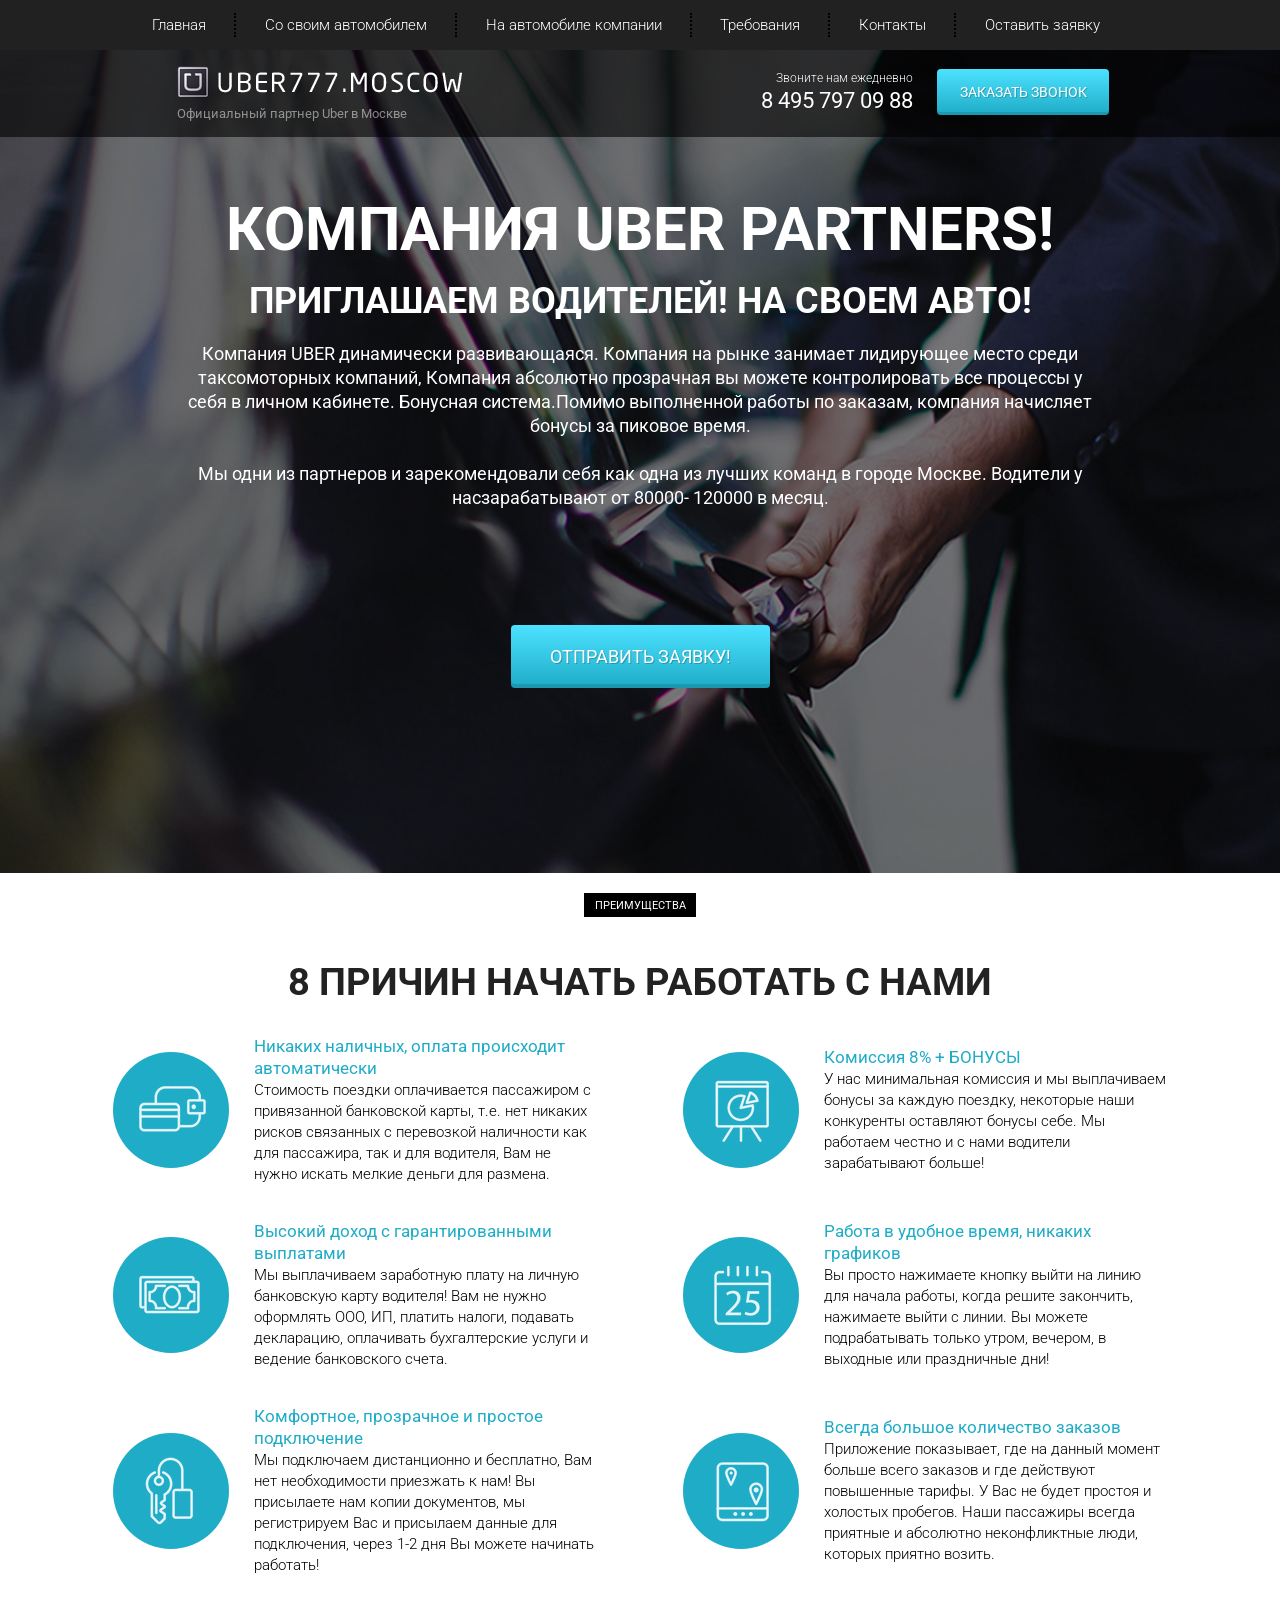
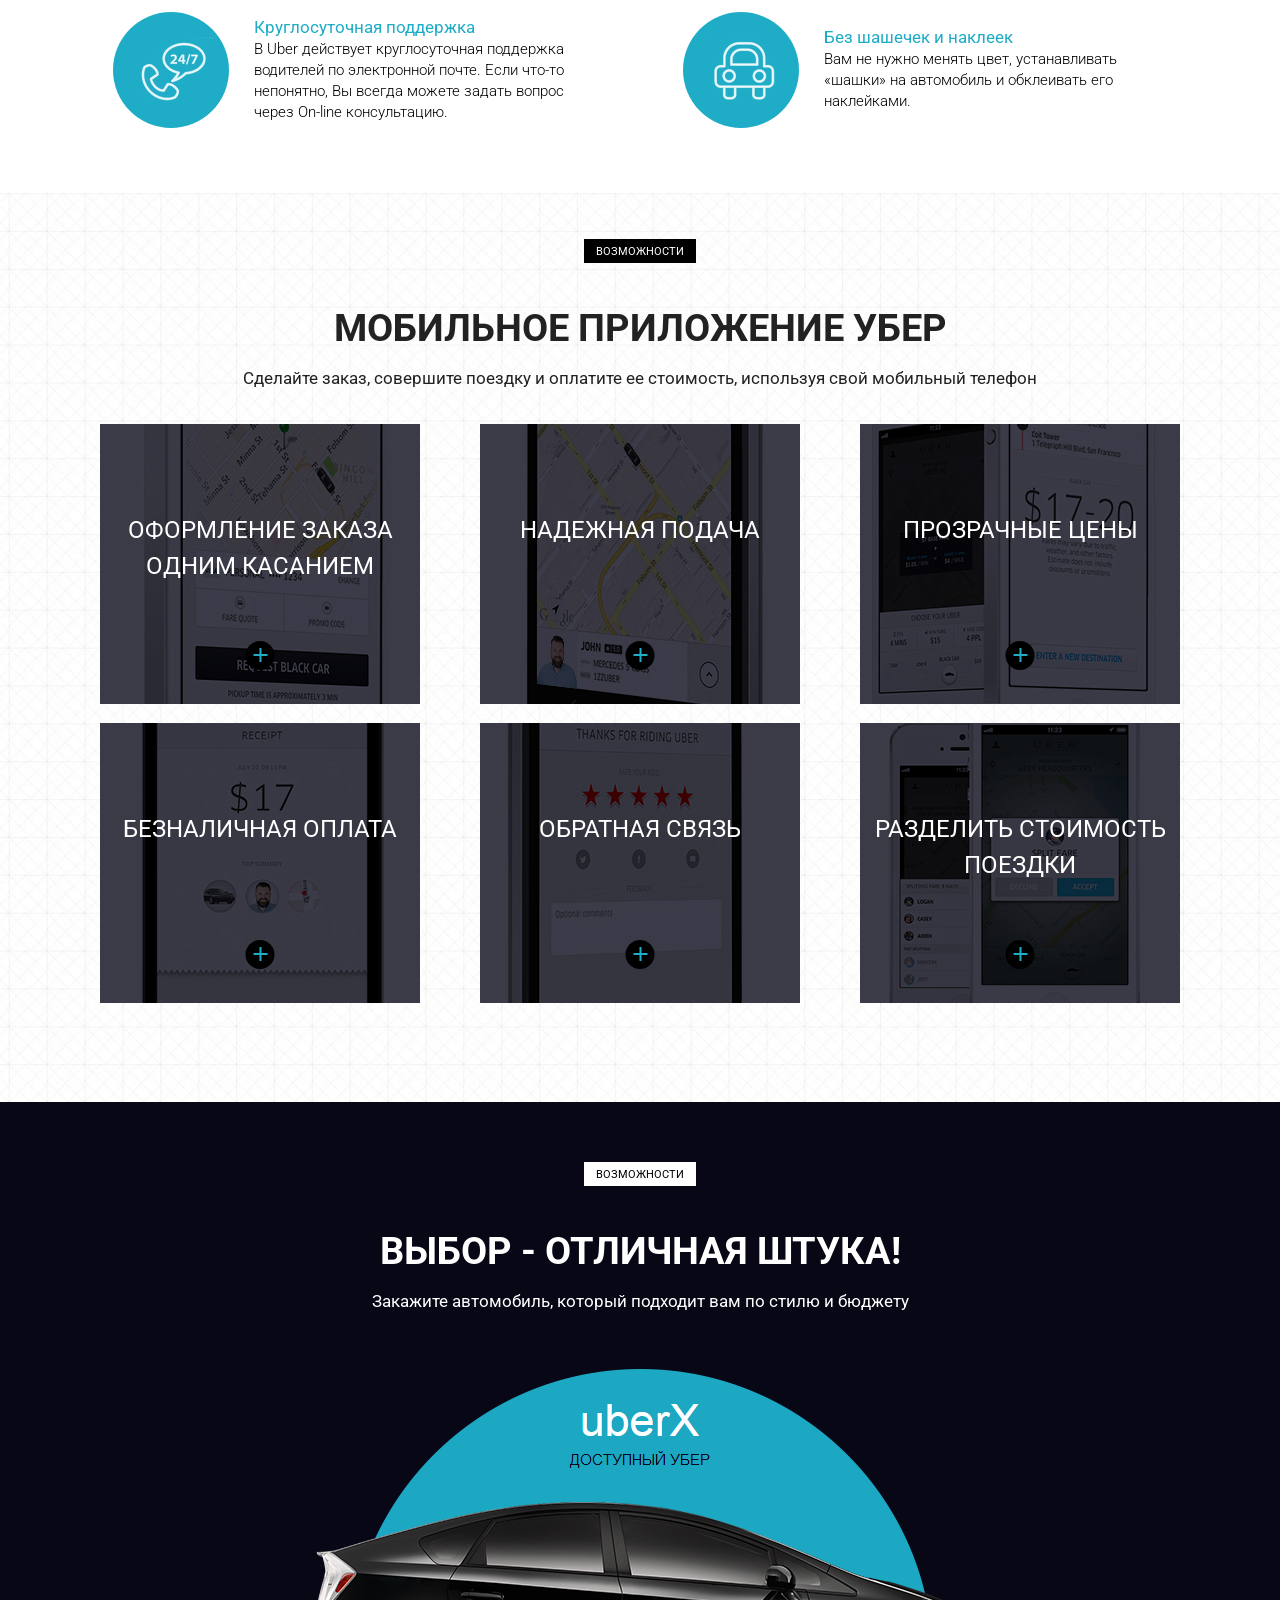
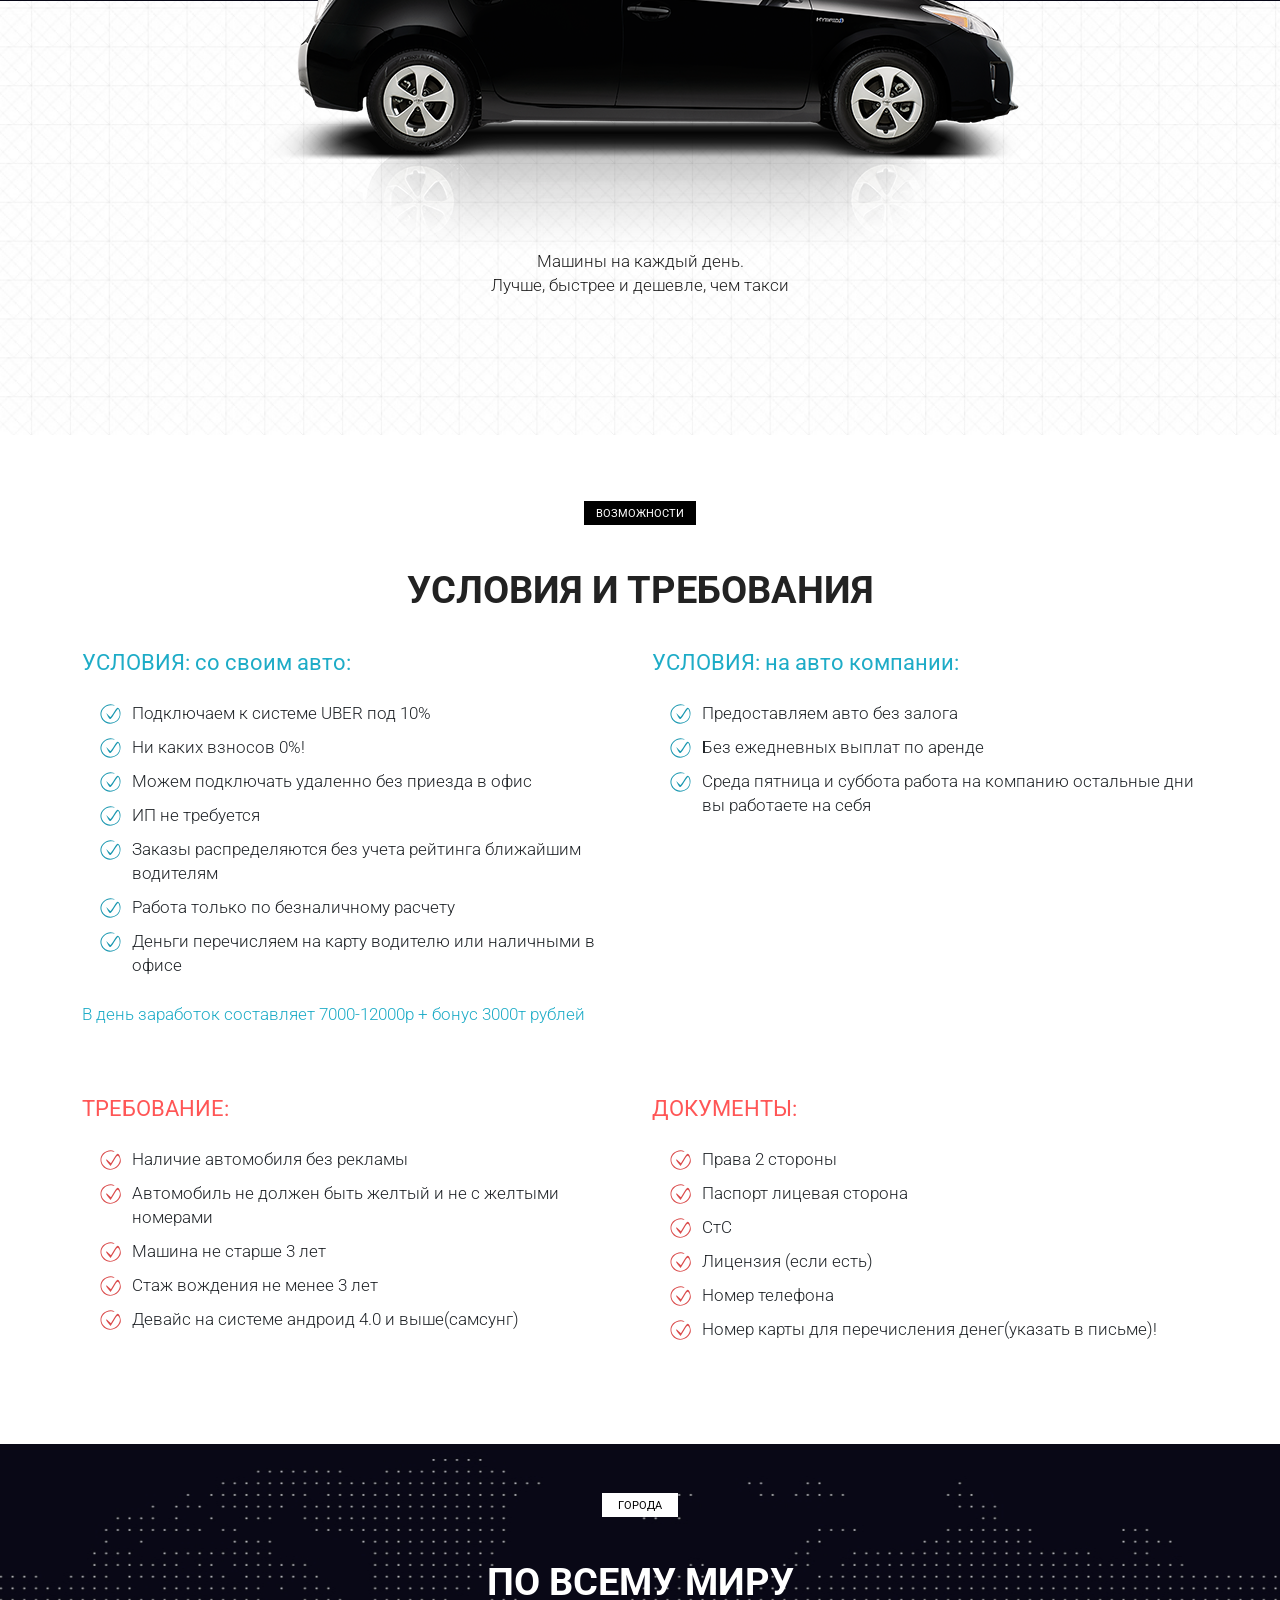
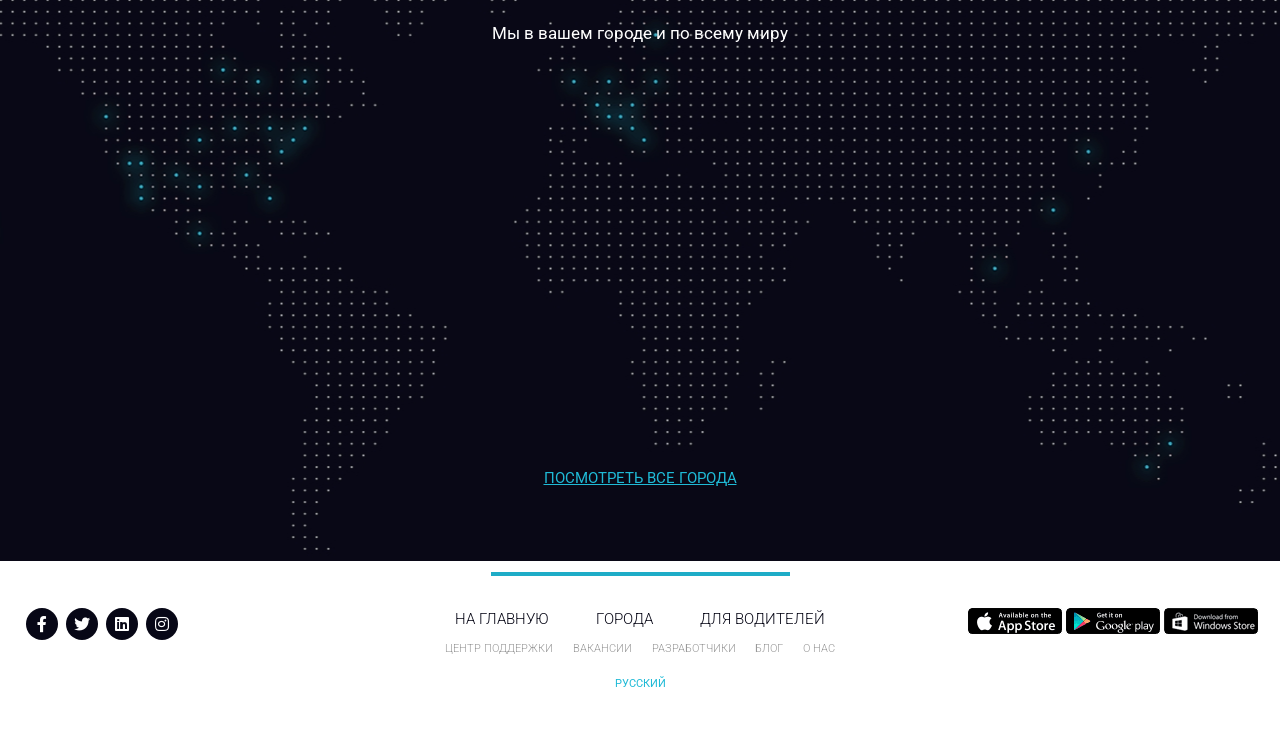
==== index.html @ 8a70d334 "Add files via upload" ====
<!DOCTYPE html>
<html lang="en">
<head>
    <meta charset="UTF-8">
    <meta http-equiv="X-UA-Compatible" content="IE=edge">
    <meta name="viewport" content="width=device-width, initial-scale=1.0">
    <title>Uber</title>
    <link rel="shortcut icon" href="icons/favicon.ico" type="image/x-icon">
    <link href="https://fonts.googleapis.com/css2?family=Roboto:wght@300;400;700&display=swap" rel="stylesheet">
    <link rel="stylesheet" href="css/bootstrap-reboot.min.css">
    <link rel="stylesheet" href="css/bootstrap-grid.min.css">
    <link rel="stylesheet" href="https://use.fontawesome.com/releases/v5.8.2/css/all.css" integrity="sha384-oS3vJWv+0UjzBfQzYUhtDYW+Pj2yciDJxpsK1OYPAYjqT085Qq/1cq5FLXAZQ7Ay" crossorigin="anonymous">
    <link rel="stylesheet" href="css/style.min.css">
</head>
<body>
    <header>
        <nav>
            <div class="container">
                <ul class="menu">
                    <li class="menu_item"><a href="#" class="menu_link">Главная</a></li>
                    <li class="menu_item"><a href="#require" class="menu_link">Со своим автомобилем</a></li>
                    <li class="menu_item"><a href="#require" class="menu_link">На автомобиле компании</a></li>
                    <li class="menu_item"><a href="#requirements" class="menu_link">Требования</a></li>
                    <li class="menu_item"><a href="#" class="menu_link">Контакты</a></li>
                    <li class="menu_item"><a href="#" class="menu_link">Оставить заявку</a></li>
                </ul>
            </div>
            <div class="hamburger">
                <span></span>
                <span></span>
                <span></span>
            </div>
        </nav>
        <div class="subheader">
            <div class="container">
                <div class="row">
                    <div class="col-6 col-md-4 offset-md-1">
                        <a href="#" class="subheader_logo"><img src="logo/logo.png" alt="logo" class="logo"></a>
                        <div class="subheader_official">Официальный партнер Uber в Москве</div>
                    </div>
                    <div class="xs-hidden col-md-3 offset-md-1 col-xl-2 offset-xl-2">
                        <div class="subheader_call">Звоните нам ежедневно</div>
                        <a href="tel:+74957970988" class="subheader_phone">8 495 797 09 88</a>
                    </div>
                    <div class="col-6 col-md-3">
                        <a href="tel:+74957970988" class="xs-visible subheader_phone">8 495 797 09 88</a>
                        <button class="subheader_btn">заказать звонок</button>
                    </div>
                </div>
            </div>
        </div>
    </header>

    <section class="promo">
        <div class="container">
            <div class="row">
                <div class="col-md-12 offset-md-0 col-lg-10 offset-lg-1">
                    <h1 class="promo_header">КОМПАНИЯ UBER PARTNERS!</h1>
                    <h2 class="promo_subheader">ПРИГЛАШАЕМ ВОДИТЕЛЕЙ! НА СВОЕМ АВТО!</h2>
                    <div class="promo_descr">
                        Компания UBER  динамически развивающаяся. Компания на рынке занимает лидирующее место среди таксомоторных компаний, Компания абсолютно прозрачная вы можете контролировать все процессы у себя в личном кабинете. Бонуcная система.Помимо выполненной работы по заказам, компания начисляет бонусы за пиковое время. 
                        <br><br>
                        Мы одни из партнеров и зарекомендовали себя как одна из лучших команд в городе Москве.  Водители у насзарабатывают от 80000- 120000 в месяц.
                    </div>
                    <button class="promo_btn">ОТПРАВИТЬ ЗАЯВКУ!</button>
                </div>
            </div>
        </div>
    </section>

    <section class="work">
        <div class="container">
            <div class="benefits">преимущества</div>
            <h2 class="title">8 причин начать работать с нами</h2>
            <div class="row">
                <div class="col-md-6 work_col">
                    <div class="work_icon">
                        <img src="icons/Rectangle-1.png" alt="cash">
                    </div>
                    <div class="work_text">
                        <span>Никаких наличных, оплата происходит автоматически</span>
                        <br>
                        Стоимость поездки оплачивается пассажиром с привязанной банковской карты, т.е. нет никаких рисков связанных с перевозкой наличности как для пассажира, так и для водителя, Вам не нужно искать мелкие деньги для размена.
                    </div>
                </div>
                <div class="col-md-6 work_col">
                    <div class="work_icon">
                        <img src="icons/Rectangle-2.png" alt="cash">
                    </div>
                    <div class="work_text">
                        <span>Комиссия 8% + БОНУСЫ</span>
                        <br>
                        У нас минимальная комиссия и мы выплачиваем бонусы за каждую поездку, некоторые наши конкуренты оставляют бонусы себе. Мы работаем честно и с нами водители зарабатывают больше!
                    </div>
                </div>
                <div class="col-md-6 work_col">
                    <div class="work_icon">
                        <img src="icons/Rectangle-3.png" alt="cash">
                    </div>
                    <div class="work_text">
                        <span>Высокий доход с гарантированными выплатами</span>
                        <br>
                        Мы выплачиваем заработную плату на личную банковскую карту водителя! Вам не нужно оформлять ООО, ИП, платить налоги, подавать декларацию, оплачивать бухгалтерские услуги и ведение банковского счета.
                    </div>
                </div>
                <div class="col-md-6 work_col">
                    <div class="work_icon">
                        <img src="icons/Rectangle-4.png" alt="cash">
                    </div>
                    <div class="work_text">
                        <span>Работа в удобное время, никаких графиков</span>
                        <br>
                        Вы просто нажимаете кнопку выйти на линию для начала работы, когда решите закончить, нажимаете выйти с линии. Вы можете подрабатывать только утром, вечером, в выходные или праздничные дни! 
                    </div>
                </div>
                <div class="col-md-6 work_col">
                    <div class="work_icon">
                        <img src="icons/Rectangle-5.png" alt="cash">
                    </div>
                    <div class="work_text">
                        <span>Комфортное, прозрачное и простое подключение</span>
                        <br>
                        Мы подключаем дистанционно и бесплатно, Вам нет необходимости приезжать к нам! Вы присылаете нам копии документов, мы регистрируем Вас и присылаем данные для подключения, через 1-2 дня Вы можете начинать работать!
                    </div>
                </div>
                <div class="col-md-6 work_col">
                    <div class="work_icon">
                        <img src="icons/Rectangle-6.png" alt="cash">
                    </div>
                    <div class="work_text">
                        <span>Всегда большое количество заказов</span>
                        <br>
                        Приложение показывает, где на данный момент больше всего заказов и где действуют повышенные тарифы. У Вас не будет простоя и холостых пробегов. Наши пассажиры всегда приятные и абсолютно неконфликтные люди, которых приятно возить.
                    </div>
                </div>
                <div class="col-md-6 work_col">
                    <div class="work_icon">
                        <img src="icons/Rectangle-7.png" alt="cash">
                    </div>
                    <div class="work_text">
                        <span>Круглосуточная поддержка</span>
                        <br>
                        В Uber действует круглосуточная поддержка водителей по электронной почте. Если что-то непонятно, Вы всегда можете задать вопрос через On-line консультацию.
                    </div>
                </div>
                <div class="col-md-6 work_col">
                    <div class="work_icon">
                        <img src="icons/Rectangle-8.png" alt="cash">
                    </div>
                    <div class="work_text">
                        <span>Без шашечек и наклеек</span>
                        <br>
                        Вам не нужно менять цвет, устанавливать «шашки» на автомобиль и обклеивать его наклейками.
                    </div>
                </div>
            </div>
        </div>
    </section>

    <section class="mobile">
        <div class="container">
            <div class="benefits">возможности</div>
            <h2 class="title">мобильное приложение убер</h2>
            <div class="subtitle">
                Сделайте заказ, совершите поездку и оплатите ее стоимость, используя свой мобильный телефон
            </div>

            <div class="row">
                <div class="col-md-6 col-lg-4">
                    <div class="mobile_item mobile_item_1">
                        <div class="mobile_item_subtitle">
                            оформление заказа одним касанием
                        </div>
                        <div class="mobile_item_plus"></div>
                    </div>
                </div>
                <div class="col-md-6 col-lg-4">
                    <div class="mobile_item mobile_item_2">
                        <div class="mobile_item_subtitle">
                            надежная подача
                        </div>
                        <div class="mobile_item_plus"></div>
                    </div>
                </div>
                <div class="col-md-6 col-lg-4">
                    <div class="mobile_item mobile_item_3">
                        <div class="mobile_item_subtitle">
                            прозрачные цены
                        </div>
                        <div class="mobile_item_plus"></div>
                    </div>
                </div>
                <div class="col-md-6 col-lg-4">
                    <div class="mobile_item mobile_item_4">
                        <div class="mobile_item_subtitle">
                            безналичная оплата
                        </div>
                        <div class="mobile_item_plus"></div>
                    </div>
                </div>
                <div class="col-md-6 col-lg-4">
                    <div class="mobile_item mobile_item_5">
                        <div class="mobile_item_subtitle">
                            обратная связь
                        </div>
                        <div class="mobile_item_plus"></div>
                    </div>
                </div>
                <div class="col-md-6 col-lg-4">
                    <div class="mobile_item mobile_item_6">
                        <div class="mobile_item_subtitle">
                            разделить стоимость поездки
                        </div>
                        <div class="mobile_item_plus"></div>
                    </div>
                </div>
            </div>
        </div>
    </section>

    <section class="car">
        <div class="container">
            <div class="black"></div>
            <div class="benefits benefits_white">возможности</div>
            <h2 class="title title_white hidden-320">Выбор - отличная штука!</h2>
            <div class="subtitle subtitle_white hidden-320">Закажите автомобиль, который подходит вам по стилю и бюджету</div>
            <img src="img/auto.png" alt="auto" class="car_img">
            <div class="car_descr">
                Машины на каждый день. 
                <br>
                Лучше, быстрее и дешевле, чем такси
            </div>
        </div>
    </section>

    <section class="require" id="require">
        <div class="container">
            <div class="benefits">возможности</div>
            <h2 class="title">условия и требования</h2>
        <div class="row">
            <div class="col-md-6">
                <div class="require_block">
                    <div class="require_title">
                        УСЛОВИЯ: со своим авто:
                    </div>
                    <ul class="require_list">
                        <li>
                            Подключаем к системе UBER  под 10%
                        </li>
                        <li>
                            Ни каких взносов  0%!
                        </li>
                        <li>
                            Можем подключать удаленно без приезда в офис
                        </li>
                        <li>
                            ИП не требуется
                        </li>
                        <li>
                            Заказы распределяются без учета рейтинга ближайшим водителям
                        </li>
                        <li>
                            Работа только по безналичному расчету
                        </li>
                        <li>
                            Деньги перечисляем на карту водителю или наличными в офисе
                        </li>
                    </ul>
                    <div class="require_descr">
                        В день заработок составляет 7000-12000р + бонус 3000т рублей
                    </div>
                </div>
            </div>
            <div class="col-md-6">
                <div class="require_block">
                    <div class="require_title">
                        УСЛОВИЯ: на авто компании:
                    </div>
                    <ul class="require_list">
                        <li>
                            Предоставляем авто без залога
                        </li>
                        <li>
                            Без ежедневных выплат по аренде
                        </li>
                        <li>
                            Среда пятница и суббота работа на компанию остальные дни вы работаете на себя
                        </li>
                    </ul>
                </div>
            </div>
            <div class="col-md-6">
                <div class="require_block require_block_nmb warning" id="requirements">
                    <div class="require_title require_title_cr">
                        ТРЕБОВАНИЕ:
                    </div>
                    <ul class="require_list">
                        <li>
                            Наличие автомобиля без рекламы
                        </li>
                        <li>
                            Автомобиль не должен быть желтый и не с желтыми номерами
                        </li>
                        <li>
                            Машина не старше 3 лет
                        </li>
                        <li>
                            Стаж вождения не менее 3 лет
                        </li>
                        <li>
                            Девайс на системе андроид 4.0 и выше(самсунг)
                        </li>
                    </ul>
                </div>
            </div>
            <div class="col-md-6">
                <div class="require_block require_block_nmb warning">
                    <div class="require_title">
                        ДОКУМЕНТЫ:
                    </div>
                    <ul class="require_list">
                        <li>
                            Права 2 стороны
                        </li>
                        <li>
                            Паспорт лицевая сторона
                        </li>
                        <li>
                            СтС
                        </li>
                        <li>
                            Лицензия (если есть)
                        </li>
                        <li>
                            Номер телефона
                        </li>
                        <li>
                            Номер карты для перечисления денег(указать в письме)!
                        </li>
                    </ul>
                </div></div>
        </div>
        </div>
    </section>

    <section class="world">
        <div class="container">
            <div class="benefits benefits_white benefits_min">города</div>
            <h2 class="title title_white">По всему миру</h2>
            <div class="subtitle subtitle_white">Мы в вашем городе и по всему миру</div>

            <a href="#" class="world_link">посмотреть все города</a>
        </div>
    </section>

    <footer>
        <div class="footer_line"></div>
        <div class="footer_wrapper">
            <div>
                <div class="footer_social">
                    <a href="#" class="footer_social_item">
                        <i class="fab fa-facebook-f"></i>
                    </a>
                    <a href="#" class="footer_social_item">
                        <i class="fab fa-twitter"></i>
                    </a>
                    <a href="#" class="footer_social_item">
                        <i class="fab fa-linkedin"></i>
                    </a>
                    <a href="#" class="footer_social_item">
                        <i class="fab fa-instagram"></i>
                    </a>
                </div>
            </div>
            <div>
                <div class="footer_links">
                    <div class="footer_links_main">
                        <a href="#">на главную</a>
                        <a href="#">города</a>
                        <a href="#">для водителей</a>
                    </div>
                    <div class="footer_links_sub">
                        <a href="#">центр поддержки</a>
                        <a href="#">вакансии</a>
                        <a href="#">разработчики</a>
                        <a href="#">блог</a>
                        <a href="#">о нас</a>
                    </div>
                    <a href="#" class="footer_links_lang">Русский</a>
                </div>
            </div>
            <div>
                <div class="footer_mobile">
                    <a href="#">
                        <img src="img/app_store.png" alt="App Store">
                    </a>
                    <a href="#">
                        <img src="img/google_play.png" alt="Google play">
                    </a>
                    <a href="#">
                        <img src="img/windows_store.png" alt="Windows store">
                    </a>
                </div>
            </div>
        </div>
    </footer>

    
    <script src="js/script.js"></script>
</body>
</html>
---- css/style.min.css ----
*{font-family:'Roboto', sans-serif}header{position:relative}nav{position:fixed;width:100%;height:50px;background:#212121;z-index:5}.hamburger{display:none}.menu{display:-webkit-box;display:-ms-flexbox;display:flex;-webkit-box-pack:justify;-ms-flex-pack:justify;justify-content:space-between;padding:13px 70px;margin:0;list-style-type:none}.menu_link{text-decoration:none;font-weight:300;font-size:15px;color:#fff}.menu_link:hover{color:#1EACC7}.menu_item{border-right:2px dotted #000;padding-right:28px}.menu_item:last-child{border-right:none}.subheader{position:absolute;margin-top:50px;width:100%;height:87px;background-color:rgba(0,0,0,0.6)}.subheader_logo{display:block;max-width:100%;margin-top:16px}.subheader_official{font-weight:400;font-size:13px;opacity:0.5;color:#FFFFFF;margin-top:6px}.subheader_call{font-weight:300;font-size:12px;color:#FFFFFF;margin-top:19px;text-align:right}.subheader_phone{display:block;margin-top:8px;font-weight:400;font-size:22px;color:#FFFFFF;text-decoration:none;text-transform:uppercase;text-align:right;line-height:12px}.subheader_btn{margin-top:19px;width:172px;height:46px;background:-webkit-gradient(linear, left bottom, left top, from(#1EACC7), to(#4CE2FF));background:linear-gradient(0deg, #1EACC7 0%, #4CE2FF 100%);-webkit-box-shadow:inset 0px -3px 0px rgba(0,0,0,0.12);box-shadow:inset 0px -3px 0px rgba(0,0,0,0.12);border:none;border-radius:4px;font-weight:400;font-size:14px;text-transform:uppercase;color:#FFFFFF;text-shadow:1px 1px 0px rgba(0,0,0,0.21)}.subheader_btn:hover{background-image:none;background:#1EACC7}.promo{min-height:800px;background:url("../img/uber_bg.jpg") center center/cover no-repeat;padding:200px 0 185px 0}.promo_header{font-weight:700;font-size:60px;text-align:center;text-transform:uppercase;color:#FFFFFF;line-height:60px;margin:0}.promo_subheader{font-weight:700;font-size:36px;text-align:center;text-transform:uppercase;color:#FFFFFF;line-height:36px;margin:0;margin-top:23px}.promo_descr{font-weight:400;font-size:18px;line-height:24px;text-align:center;color:#FFFFFF;margin-top:23px}.promo_btn{display:block;margin:0 auto;margin-top:115px;width:259px;height:63px;background:-webkit-gradient(linear, left bottom, left top, from(#1EACC7), to(#4CE2FF));background:linear-gradient(0deg, #1EACC7 0%, #4CE2FF 100%);-webkit-box-shadow:inset 0 -4px 0 rgba(0,0,0,0.12);box-shadow:inset 0 -4px 0 rgba(0,0,0,0.12);border:none;border-radius:4px;font-weight:400;font-size:18px;text-transform:uppercase;color:#FFFFFF;text-shadow:1px 1px 0px rgba(0,0,0,0.21)}.promo_btn:hover{background-image:none;background:#1EACC7}.work{min-height:850px;padding:20px 0 29px 0}.benefits{position:relative;margin:0 auto;padding:5px 0;width:112px;height:24px;background:#000000;font-weight:400;font-size:11px;text-transform:uppercase;color:#FFFFFF;text-align:center;z-index:2}.benefits_white{background:#fff;color:#000}.benefits_min{width:76px}.title{position:relative;margin-bottom:0;margin-top:43px;font-weight:700;font-size:38px;text-align:center;text-transform:uppercase;color:#222222;z-index:2}.title_white{color:#fff}.subtitle{position:relative;margin-top:15px;font-weight:400;font-size:17px;text-align:center;color:#222222;z-index:2}.subtitle_white{color:#fff}.work .row{margin-top:30px}.work_col{display:-webkit-box;display:-ms-flexbox;display:flex;-webkit-box-pack:center;-ms-flex-pack:center;justify-content:center;-webkit-box-align:center;-ms-flex-align:center;align-items:center;margin-bottom:36px}.work_icon{display:-webkit-box;display:-ms-flexbox;display:flex;-webkit-box-pack:center;-ms-flex-pack:center;justify-content:center;-webkit-box-align:center;-ms-flex-align:center;align-items:center;width:116px;height:116px;border-radius:100%;background:#1EACC7}.work_text{margin-left:25px;font-weight:300;font-size:15px;line-height:21px;color:black;width:343px}.work span{color:#1EACC7;font-weight:400;font-size:17px}.mobile{min-height:864px;padding:46px 0 80px 0;background:url("../img/mobile_bg.jpg") center center/cover no-repeat}.mobile .row{margin-top:32px}.mobile_item{position:relative;width:320px;height:280px;margin:0 auto;margin-bottom:19px;padding-top:88px}.mobile_item_1{background:url("../img/card_1.jpg") center center/cover no-repeat}.mobile_item_2{background:url("../img/card_2.jpg") center center/cover no-repeat}.mobile_item_3{background:url("../img/card_3.jpg") center center/cover no-repeat}.mobile_item_4{background:url("../img/card_4.jpg") center center/cover no-repeat}.mobile_item_5{background:url("../img/card_5.jpg") center center/cover no-repeat}.mobile_item_6{background:url("../img/card_6.jpg") center center/cover no-repeat}.mobile_item_subtitle{font-weight:400;font-size:24px;text-align:center;text-transform:uppercase;color:#FFFFFF}.mobile_item_plus{display:-webkit-box;display:-ms-flexbox;display:flex;-webkit-box-pack:center;-ms-flex-pack:center;justify-content:center;-webkit-box-align:center;-ms-flex-align:center;align-items:center;position:absolute;bottom:34px;left:50%;-webkit-transform:translateX(-50%);transform:translateX(-50%);width:29px;height:29px;background:#000000;border-radius:100%;margin:0 auto;cursor:pointer}.mobile_item_plus:before{content:'';display:block;width:14px;height:2px;background-color:#1EACC7;-webkit-transition:0.3s all;transition:0.3s all}.mobile_item_plus:after{content:'';position:absolute;left:50%;-webkit-transform:translateX(-50%);transform:translateX(-50%);display:block;width:2px;height:14px;background-color:#1EACC7;-webkit-transition:0.3s all;transition:0.3s all}.mobile_item_plus:hover:before,.mobile_item_plus:hover:after{background-color:#FF5656}.car{position:relative;min-height:895px;padding:60px 0 138px 0;background:url("../img/mobile_bg.jpg") center center/cover no-repeat}.car_img{position:relative;display:block;margin:0 auto;margin-top:54px;z-index:2}.car_descr{font-weight:300;font-size:17px;text-align:center;color:#222222;line-height:24px}.car .black{position:absolute;top:0;left:0;height:499px;width:100%;background-color:#070716;z-index:1}.require{padding:66px 0 87px 0}.require_block{margin:33px 0}.require_block_nmb{margin-bottom:0px}.require_title{font-weight:400;font-size:22px;color:#1EACC7}.require_list{list-style-type:none;padding-left:50px;margin-top:22px}.require_list li{position:relative;font-weight:300;font-size:17px;line-height:24px;margin-bottom:10px}.require_list li:before{content:'';display:block;position:absolute;top:3px;left:-32px;width:21px;height:20px;background:url("../icons/check_blue.svg") center center/cover no-repeat}.require_descr{margin-top:25px;font-weight:300;font-size:17px;line-height:24px;color:#1EACC7}.require .warning .require_title{color:#FF5656}.require .warning .require_list li:before{background:url("../icons/check_red.svg") center center/cover no-repeat}.world{position:relative;min-height:717px;padding:49px 0;background:url("../img/map.jpg") center center/cover no-repeat}.world_link{position:absolute;left:50%;-webkit-transform:translateX(-50%);transform:translateX(-50%);bottom:49px;text-align:center;font-size:15px;font-weight:400;line-height:68px;text-transform:uppercase;color:#1fbad6}.world_link:hover{text-decoration:none;color:#fff}footer{min-height:155px;padding:11px 22px 40px 22px}footer a{text-decoration:none}.footer_line{margin:0 auto;width:299px;height:4px;background:#1EACC7}.footer_wrapper{margin-top:32px;display:-webkit-box;display:-ms-flexbox;display:flex;-webkit-box-pack:justify;-ms-flex-pack:justify;justify-content:space-between;-webkit-box-align:start;-ms-flex-align:start;align-items:flex-start}.footer_wrapper>div{width:33%}.footer_wrapper>div:nth-child(3){display:-webkit-box;display:-ms-flexbox;display:flex;-webkit-box-pack:end;-ms-flex-pack:end;justify-content:flex-end}.footer_social{width:160px;display:-webkit-box;display:-ms-flexbox;display:flex;-webkit-box-pack:justify;-ms-flex-pack:justify;justify-content:space-between}.footer_social_item{display:-webkit-box;display:-ms-flexbox;display:flex;-webkit-box-pack:center;-ms-flex-pack:center;justify-content:center;-webkit-box-align:center;-ms-flex-align:center;align-items:center;margin:0 4px;width:32px;height:32px;background-color:#070716;border-radius:100%}.footer_social_item i{color:#fff}.footer_links{width:390px;margin:0 auto}.footer_links_main{display:-webkit-box;display:-ms-flexbox;display:flex;-webkit-box-pack:justify;-ms-flex-pack:justify;justify-content:space-between;padding:0 10px}.footer_links_main a{font-weight:300;font-size:15px;text-transform:uppercase;color:#070716}.footer_links_sub{display:-webkit-box;display:-ms-flexbox;display:flex;-webkit-box-pack:justify;-ms-flex-pack:justify;justify-content:space-between;margin-top:10px}.footer_links_sub a{color:#999999;font-size:11px;font-weight:300;text-transform:uppercase}.footer_links_lang{display:block;margin:0 auto;color:#1fbad6;font-size:11px;font-weight:400;margin-top:19px;text-transform:uppercase;text-align:center}.xs-visible{display:none}@media (max-width: 1200px){.menu_item{padding-right:20px}.menu_link{font-size:13px}.promo_header{font-size:50px}.work_col{-webkit-box-align:start;-ms-flex-align:start;align-items:flex-start}.work_text{width:300px}.mobile_item{width:290px}.mobile_item_subtitle{font-size:22px}.car{padding:55px 0;min-height:840px}.footer_wrapper>div{width:50%}.footer_wrapper>div:nth-child(1){width:25%}.footer_wrapper>div:nth-child(3){width:25%;display:-webkit-box;display:-ms-flexbox;display:flex;-webkit-box-pack:end;-ms-flex-pack:end;justify-content:flex-end}.footer_mobile{display:-webkit-box;display:-ms-flexbox;display:flex}.footer_mobile a{margin:0 3px}.footer_mobile a img{width:100%}}@media (max-width: 991px){.title{font-size:28px}.menu_item{padding-right:10px}.menu_link{font-size:10px}.subheader_logo img{width:100%}.subheader_official{font-size:11px}.subheader_phone{font-size:18px}.subheader_btn{margin-top:21px;height:40px;width:100%}.promo_header{font-size:40px}.promo_subheader{font-size:30px}.work_col{-webkit-box-orient:vertical;-webkit-box-direction:normal;-ms-flex-direction:column;flex-direction:column;-webkit-box-align:center;-ms-flex-align:center;align-items:center;-webkit-box-pack:start;-ms-flex-pack:start;justify-content:start}.work_text{width:300px;margin-top:20px;margin-left:0}.car{min-height:720px}.car img{width:100%}.world{min-height:650px}.footer_wrapper{-ms-flex-wrap:wrap;flex-wrap:wrap}.footer_wrapper>div{width:100%;display:-webkit-box;display:-ms-flexbox;display:flex;-webkit-box-pack:center;-ms-flex-pack:center;justify-content:center;margin-bottom:20px}.footer_wrapper>div:nth-child(1){width:100%}.footer_wrapper>div:nth-child(3){width:100%;-webkit-box-pack:center;-ms-flex-pack:center;justify-content:center}}@media (max-width: 767px){.menu{position:fixed;-webkit-box-orient:vertical;-webkit-box-direction:normal;-ms-flex-direction:column;flex-direction:column;-webkit-box-pack:center;-ms-flex-pack:center;justify-content:center;-webkit-box-align:center;-ms-flex-align:center;align-items:center;top:0;left:-100%;width:50%;height:100vh;padding:20px 15px;background-color:rgba(0,0,0,0.94);-webkit-transition:0.6s all;transition:0.6s all}.menu_active{left:0}.menu_item{padding-right:0;border:none;margin:10px 0}.menu_link{font-size:20px}.hamburger{display:block;position:absolute;right:10px;top:50%;-webkit-transform:translateY(-50%);transform:translateY(-50%);width:26px;height:12px}.hamburger span{display:block;height:2px;width:100%;background-color:#fff;margin-bottom:2px;-webkit-transition:0.6s all;transition:0.6s all}.hamburger_active span{margin-bottom:-2px}.hamburger_active span:nth-child(1){-webkit-transform:translateY(5px) rotate(-45deg);transform:translateY(5px) rotate(-45deg)}.hamburger_active span:nth-child(2){display:none}.hamburger_active span:nth-child(3){-webkit-transform:translateY(5px) rotate(45deg);transform:translateY(5px) rotate(45deg)}.xs-hidden{display:none}.xs-visible{display:block}.subheader_phone{display:block;margin-top:10px;color:#fff;font-size:16px;font-weight:400;text-align:center;text-transform:uppercase}.subheader_btn{display:block;width:200px;height:40px;margin:0 auto;margin-top:10px}.promo_header{line-height:45px}.work{padding:40px 0}.work_text{width:350px}.work_text span{display:block;text-align:center}.mobile{padding:40px 0}.car{padding:40px 0;min-height:600px}.require{padding:40px 0}.world{min-height:450px}}@media (max-width: 575px){nav{height:30px}.subheader{height:62px;margin-top:30px}.subheader_official{display:none}.subheader_logo{margin-top:20px}.subheader_phone{font-size:12px;font-weight:400;text-transform:uppercase;margin-top:11px}.subheader_btn{width:110px;height:22px;font-size:10px;margin-top:8px}.subheader_btn:hover{background-image:-webkit-gradient(linear, left bottom, left top, from(#1EACC7), to(#4ce2ff));background-image:linear-gradient(to top, #1EACC7 0%, #4ce2ff 100%)}.promo{min-height:400px;padding:140px 0 35px 0}.promo_descr{display:none}.promo_header{font-size:30px;padding:0 24px;line-height:35px}.promo_subheader{font-size:20px;margin-top:33px;padding:0 10px;line-height:30px}.promo_btn{width:210px;height:50px;margin-top:72px;font-size:16px}.promo_btn:hover{background-image:-webkit-gradient(linear, left bottom, left top, from(#1EACC7), to(#4ce2ff));background-image:linear-gradient(to top, #1EACC7 0%, #4ce2ff 100%)}.menu{width:85%}.menu_item{width:100%;text-align:center;padding:5px 0}.menu_item a{display:block}.menu_link{font-size:18px}.work{padding:22px 0 38px 0}.work .row{margin-top:26px}.work_icon{width:100px;height:100px}.work_text{width:100%;margin-top:27px}.work_text span{font-size:16px;text-align:left}.car{padding:25px 0 33px 0;min-height:390px;background:#000}.car_img{margin-top:35px}.car_descr{margin-top:23px;color:#ffffff;font-size:17px;font-weight:300;line-height:24px}.car .black{display:none}.hidden-320{display:none}.require{padding:25px}.require_block{margin:30px 0 0 0}.require_title{font-size:16px}.require_list{padding-left:30px;margin-top:5px}.require_list li{font-size:14px;margin-bottom:5px;line-height:20px}.require_descr{font-size:14px;margin-top:15px}.world{min-height:360px;padding:26px 0 0 0}.world .subtitle{margin-top:11px;font-size:14px}.world_link{width:100%;bottom:30px;line-height:15px}footer{padding:25px 17px 30px 17px}.footer_line{width:255px}.footer_wrapper{margin-top:22px}.footer_wrapper>div:nth-child(3){-webkit-box-ordinal-group:4;-ms-flex-order:3;order:3}.footer_wrapper>div:nth-child(1){-webkit-box-ordinal-group:3;-ms-flex-order:2;order:2}.footer_links_main{padding:0}.footer_links_main a{font-size:14px}.footer_links_sub{-ms-flex-wrap:wrap;flex-wrap:wrap;-webkit-box-pack:center;-ms-flex-pack:center;justify-content:center;width:290px;margin:0 auto;margin-top:14px}.footer_links_sub a{margin:0 7px}.title{font-size:16px;margin-top:15px;line-height:16px}}
/*# sourceMappingURL=style.min.css.map */
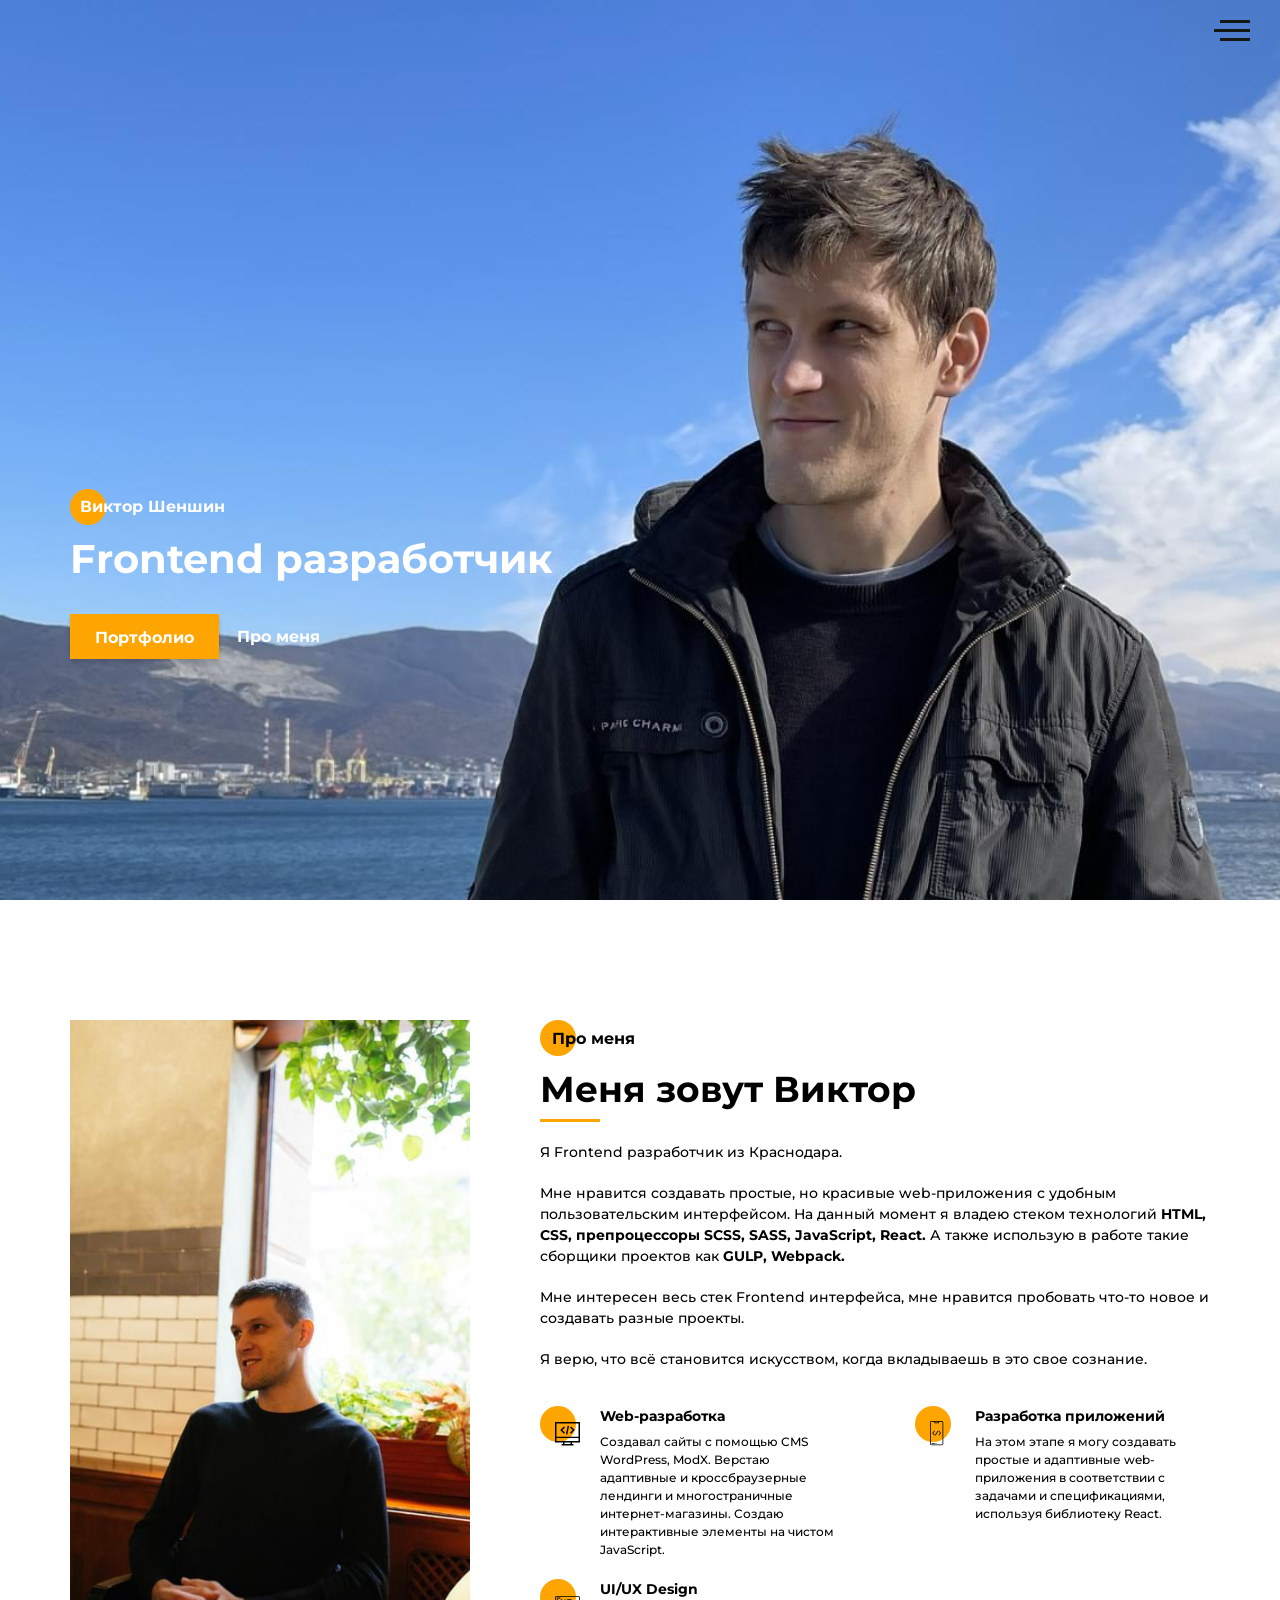
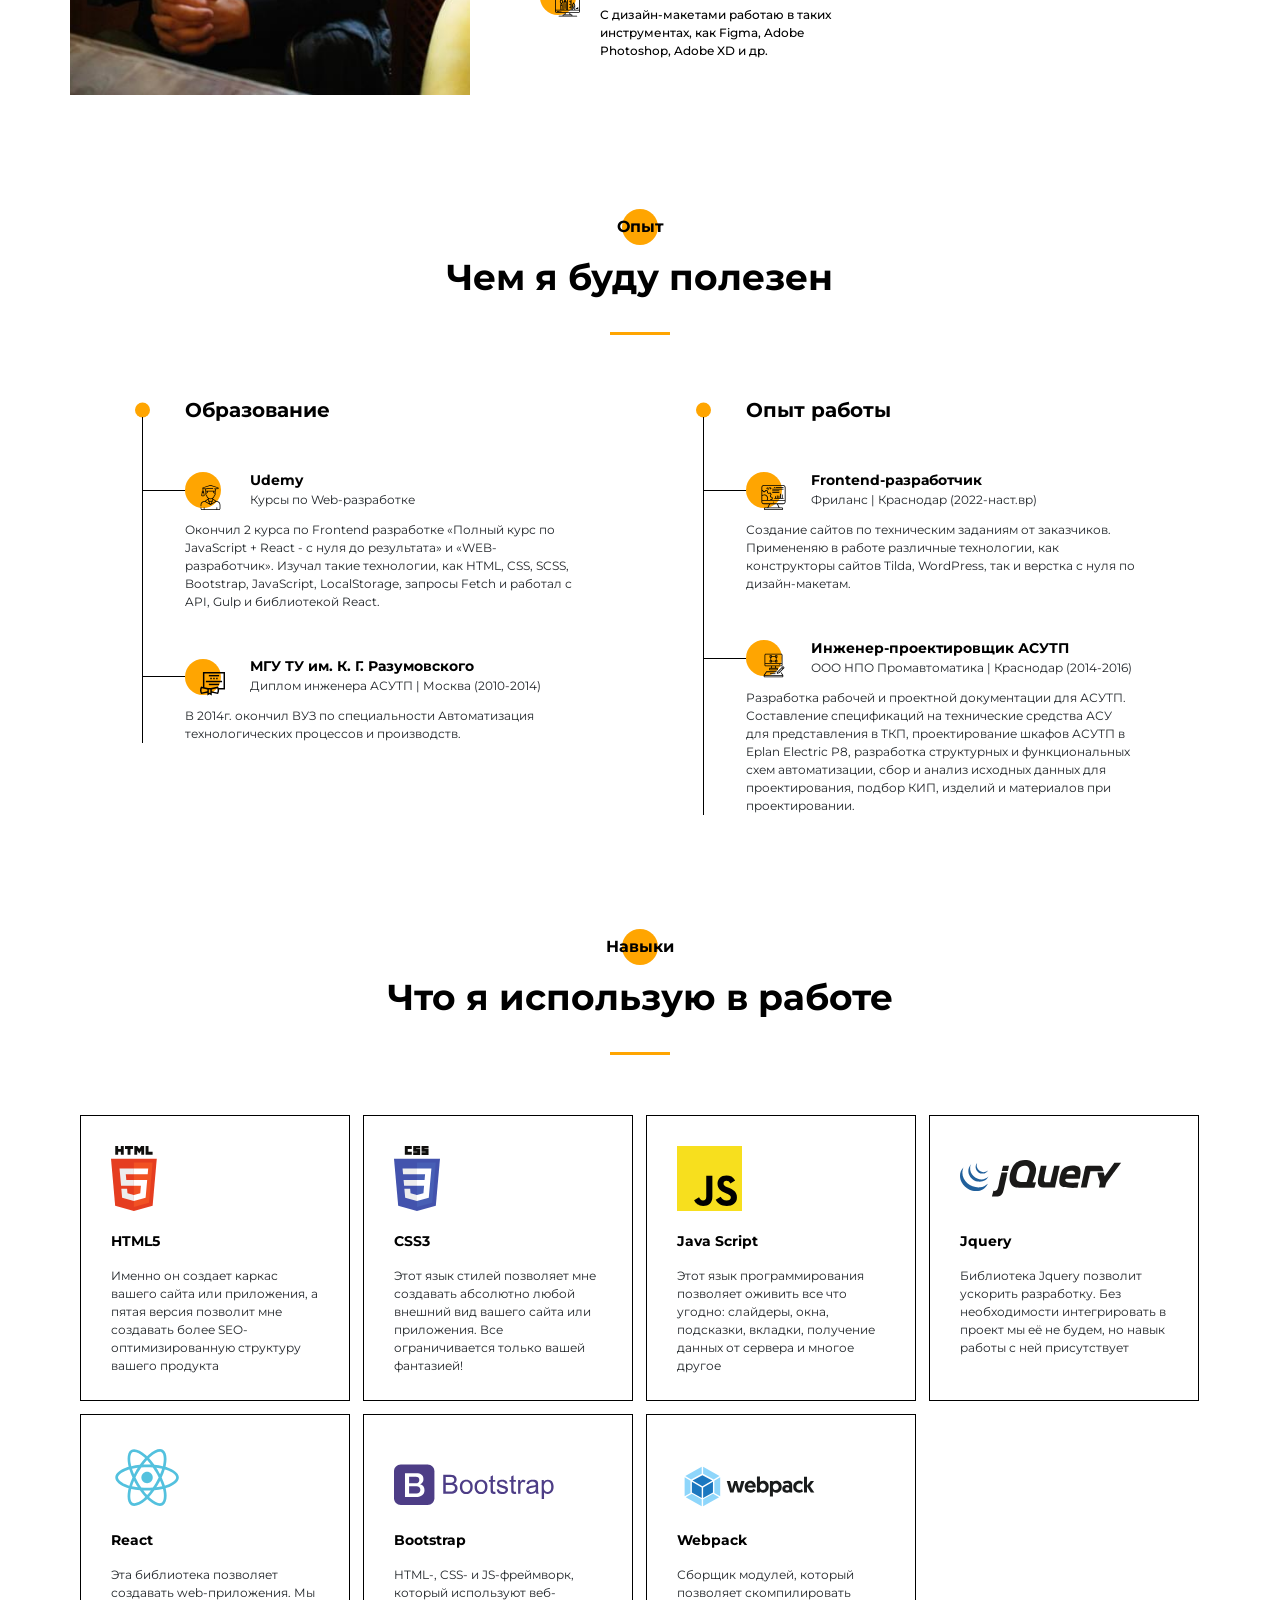
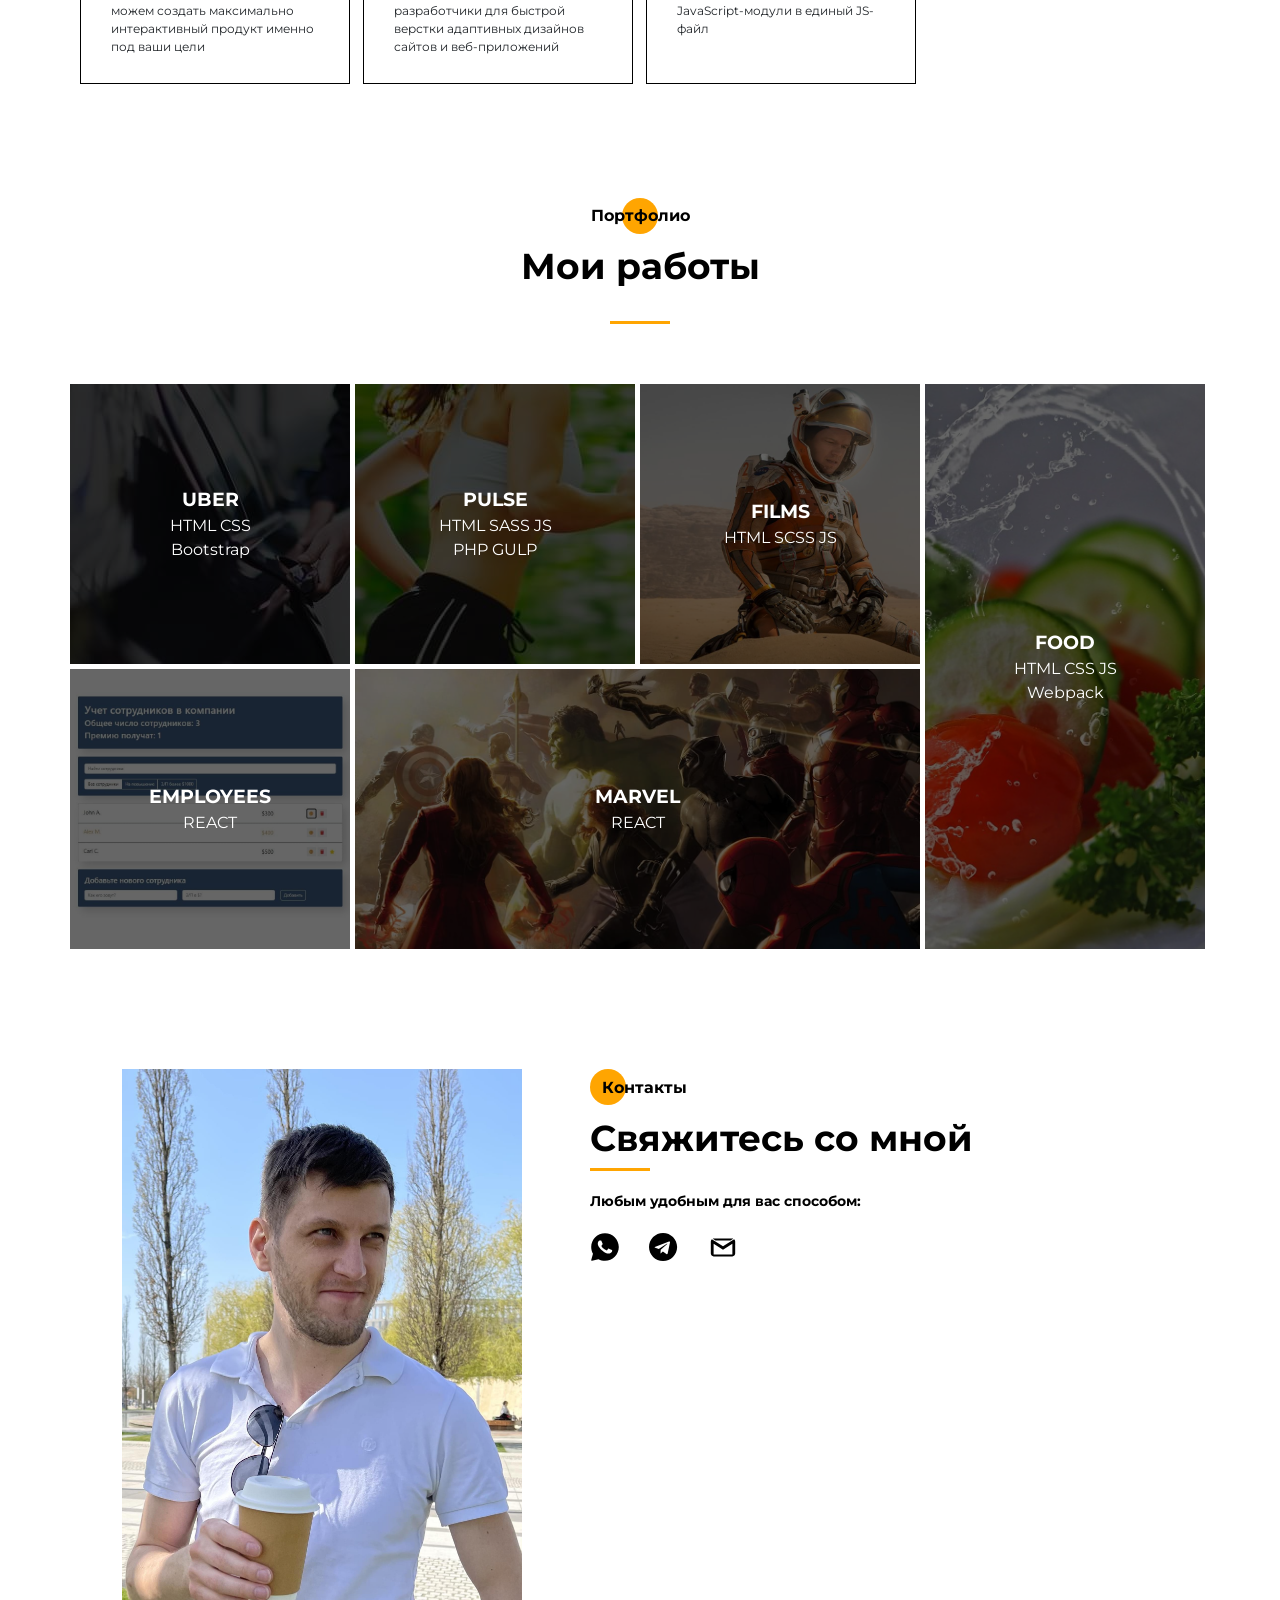
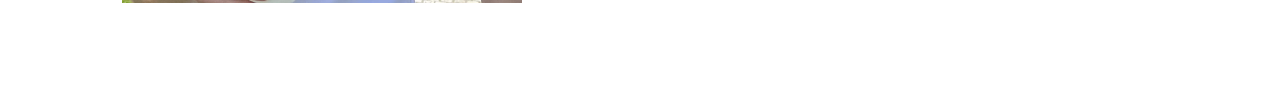
==== commit b13dae2f: "build 1.0" ====
--- a/index.html
+++ b/index.html
@@ -1,411 +1 @@
-<!DOCTYPE html>
-<html lang="en">
-<head>
-    <meta charset="UTF-8">
-    <meta http-equiv="X-UA-Compatible" content="IE=edge">
-    <meta name="viewport" content="width=device-width, initial-scale=1.0">
-    <title>Uber</title>
-    <link rel="shortcut icon" href="icons/favicon.ico" type="image/x-icon">
-    <link href="https://fonts.googleapis.com/css2?family=Roboto:wght@300;400;700&display=swap" rel="stylesheet">
-    <link rel="stylesheet" href="css/bootstrap-reboot.min.css">
-    <link rel="stylesheet" href="css/bootstrap-grid.min.css">
-    <link rel="stylesheet" href="https://use.fontawesome.com/releases/v5.8.2/css/all.css" integrity="sha384-oS3vJWv+0UjzBfQzYUhtDYW+Pj2yciDJxpsK1OYPAYjqT085Qq/1cq5FLXAZQ7Ay" crossorigin="anonymous">
-    <link rel="stylesheet" href="css/style.min.css">
-</head>
-<body>
-    <header>
-        <nav>
-            <div class="container">
-                <ul class="menu">
-                    <li class="menu_item"><a href="#" class="menu_link">Главная</a></li>
-                    <li class="menu_item"><a href="#require" class="menu_link">Со своим автомобилем</a></li>
-                    <li class="menu_item"><a href="#require" class="menu_link">На автомобиле компании</a></li>
-                    <li class="menu_item"><a href="#requirements" class="menu_link">Требования</a></li>
-                    <li class="menu_item"><a href="#" class="menu_link">Контакты</a></li>
-                    <li class="menu_item"><a href="#" class="menu_link">Оставить заявку</a></li>
-                </ul>
-            </div>
-            <div class="hamburger">
-                <span></span>
-                <span></span>
-                <span></span>
-            </div>
-        </nav>
-        <div class="subheader">
-            <div class="container">
-                <div class="row">
-                    <div class="col-6 col-md-4 offset-md-1">
-                        <a href="#" class="subheader_logo"><img src="logo/logo.png" alt="logo" class="logo"></a>
-                        <div class="subheader_official">Официальный партнер Uber в Москве</div>
-                    </div>
-                    <div class="xs-hidden col-md-3 offset-md-1 col-xl-2 offset-xl-2">
-                        <div class="subheader_call">Звоните нам ежедневно</div>
-                        <a href="tel:+74957970988" class="subheader_phone">8 495 797 09 88</a>
-                    </div>
-                    <div class="col-6 col-md-3">
-                        <a href="tel:+74957970988" class="xs-visible subheader_phone">8 495 797 09 88</a>
-                        <button class="subheader_btn">заказать звонок</button>
-                    </div>
-                </div>
-            </div>
-        </div>
-    </header>
-
-    <section class="promo">
-        <div class="container">
-            <div class="row">
-                <div class="col-md-12 offset-md-0 col-lg-10 offset-lg-1">
-                    <h1 class="promo_header">КОМПАНИЯ UBER PARTNERS!</h1>
-                    <h2 class="promo_subheader">ПРИГЛАШАЕМ ВОДИТЕЛЕЙ! НА СВОЕМ АВТО!</h2>
-                    <div class="promo_descr">
-                        Компания UBER  динамически развивающаяся. Компания на рынке занимает лидирующее место среди таксомоторных компаний, Компания абсолютно прозрачная вы можете контролировать все процессы у себя в личном кабинете. Бонуcная система.Помимо выполненной работы по заказам, компания начисляет бонусы за пиковое время. 
-                        <br><br>
-                        Мы одни из партнеров и зарекомендовали себя как одна из лучших команд в городе Москве.  Водители у насзарабатывают от 80000- 120000 в месяц.
-                    </div>
-                    <button class="promo_btn">ОТПРАВИТЬ ЗАЯВКУ!</button>
-                </div>
-            </div>
-        </div>
-    </section>
-
-    <section class="work">
-        <div class="container">
-            <div class="benefits">преимущества</div>
-            <h2 class="title">8 причин начать работать с нами</h2>
-            <div class="row">
-                <div class="col-md-6 work_col">
-                    <div class="work_icon">
-                        <img src="icons/Rectangle-1.png" alt="cash">
-                    </div>
-                    <div class="work_text">
-                        <span>Никаких наличных, оплата происходит автоматически</span>
-                        <br>
-                        Стоимость поездки оплачивается пассажиром с привязанной банковской карты, т.е. нет никаких рисков связанных с перевозкой наличности как для пассажира, так и для водителя, Вам не нужно искать мелкие деньги для размена.
-                    </div>
-                </div>
-                <div class="col-md-6 work_col">
-                    <div class="work_icon">
-                        <img src="icons/Rectangle-2.png" alt="cash">
-                    </div>
-                    <div class="work_text">
-                        <span>Комиссия 8% + БОНУСЫ</span>
-                        <br>
-                        У нас минимальная комиссия и мы выплачиваем бонусы за каждую поездку, некоторые наши конкуренты оставляют бонусы себе. Мы работаем честно и с нами водители зарабатывают больше!
-                    </div>
-                </div>
-                <div class="col-md-6 work_col">
-                    <div class="work_icon">
-                        <img src="icons/Rectangle-3.png" alt="cash">
-                    </div>
-                    <div class="work_text">
-                        <span>Высокий доход с гарантированными выплатами</span>
-                        <br>
-                        Мы выплачиваем заработную плату на личную банковскую карту водителя! Вам не нужно оформлять ООО, ИП, платить налоги, подавать декларацию, оплачивать бухгалтерские услуги и ведение банковского счета.
-                    </div>
-                </div>
-                <div class="col-md-6 work_col">
-                    <div class="work_icon">
-                        <img src="icons/Rectangle-4.png" alt="cash">
-                    </div>
-                    <div class="work_text">
-                        <span>Работа в удобное время, никаких графиков</span>
-                        <br>
-                        Вы просто нажимаете кнопку выйти на линию для начала работы, когда решите закончить, нажимаете выйти с линии. Вы можете подрабатывать только утром, вечером, в выходные или праздничные дни! 
-                    </div>
-                </div>
-                <div class="col-md-6 work_col">
-                    <div class="work_icon">
-                        <img src="icons/Rectangle-5.png" alt="cash">
-                    </div>
-                    <div class="work_text">
-                        <span>Комфортное, прозрачное и простое подключение</span>
-                        <br>
-                        Мы подключаем дистанционно и бесплатно, Вам нет необходимости приезжать к нам! Вы присылаете нам копии документов, мы регистрируем Вас и присылаем данные для подключения, через 1-2 дня Вы можете начинать работать!
-                    </div>
-                </div>
-                <div class="col-md-6 work_col">
-                    <div class="work_icon">
-                        <img src="icons/Rectangle-6.png" alt="cash">
-                    </div>
-                    <div class="work_text">
-                        <span>Всегда большое количество заказов</span>
-                        <br>
-                        Приложение показывает, где на данный момент больше всего заказов и где действуют повышенные тарифы. У Вас не будет простоя и холостых пробегов. Наши пассажиры всегда приятные и абсолютно неконфликтные люди, которых приятно возить.
-                    </div>
-                </div>
-                <div class="col-md-6 work_col">
-                    <div class="work_icon">
-                        <img src="icons/Rectangle-7.png" alt="cash">
-                    </div>
-                    <div class="work_text">
-                        <span>Круглосуточная поддержка</span>
-                        <br>
-                        В Uber действует круглосуточная поддержка водителей по электронной почте. Если что-то непонятно, Вы всегда можете задать вопрос через On-line консультацию.
-                    </div>
-                </div>
-                <div class="col-md-6 work_col">
-                    <div class="work_icon">
-                        <img src="icons/Rectangle-8.png" alt="cash">
-                    </div>
-                    <div class="work_text">
-                        <span>Без шашечек и наклеек</span>
-                        <br>
-                        Вам не нужно менять цвет, устанавливать «шашки» на автомобиль и обклеивать его наклейками.
-                    </div>
-                </div>
-            </div>
-        </div>
-    </section>
-
-    <section class="mobile">
-        <div class="container">
-            <div class="benefits">возможности</div>
-            <h2 class="title">мобильное приложение убер</h2>
-            <div class="subtitle">
-                Сделайте заказ, совершите поездку и оплатите ее стоимость, используя свой мобильный телефон
-            </div>
-
-            <div class="row">
-                <div class="col-md-6 col-lg-4">
-                    <div class="mobile_item mobile_item_1">
-                        <div class="mobile_item_subtitle">
-                            оформление заказа одним касанием
-                        </div>
-                        <div class="mobile_item_plus"></div>
-                    </div>
-                </div>
-                <div class="col-md-6 col-lg-4">
-                    <div class="mobile_item mobile_item_2">
-                        <div class="mobile_item_subtitle">
-                            надежная подача
-                        </div>
-                        <div class="mobile_item_plus"></div>
-                    </div>
-                </div>
-                <div class="col-md-6 col-lg-4">
-                    <div class="mobile_item mobile_item_3">
-                        <div class="mobile_item_subtitle">
-                            прозрачные цены
-                        </div>
-                        <div class="mobile_item_plus"></div>
-                    </div>
-                </div>
-                <div class="col-md-6 col-lg-4">
-                    <div class="mobile_item mobile_item_4">
-                        <div class="mobile_item_subtitle">
-                            безналичная оплата
-                        </div>
-                        <div class="mobile_item_plus"></div>
-                    </div>
-                </div>
-                <div class="col-md-6 col-lg-4">
-                    <div class="mobile_item mobile_item_5">
-                        <div class="mobile_item_subtitle">
-                            обратная связь
-                        </div>
-                        <div class="mobile_item_plus"></div>
-                    </div>
-                </div>
-                <div class="col-md-6 col-lg-4">
-                    <div class="mobile_item mobile_item_6">
-                        <div class="mobile_item_subtitle">
-                            разделить стоимость поездки
-                        </div>
-                        <div class="mobile_item_plus"></div>
-                    </div>
-                </div>
-            </div>
-        </div>
-    </section>
-
-    <section class="car">
-        <div class="container">
-            <div class="black"></div>
-            <div class="benefits benefits_white">возможности</div>
-            <h2 class="title title_white hidden-320">Выбор - отличная штука!</h2>
-            <div class="subtitle subtitle_white hidden-320">Закажите автомобиль, который подходит вам по стилю и бюджету</div>
-            <img src="img/auto.png" alt="auto" class="car_img">
-            <div class="car_descr">
-                Машины на каждый день. 
-                <br>
-                Лучше, быстрее и дешевле, чем такси
-            </div>
-        </div>
-    </section>
-
-    <section class="require" id="require">
-        <div class="container">
-            <div class="benefits">возможности</div>
-            <h2 class="title">условия и требования</h2>
-        <div class="row">
-            <div class="col-md-6">
-                <div class="require_block">
-                    <div class="require_title">
-                        УСЛОВИЯ: со своим авто:
-                    </div>
-                    <ul class="require_list">
-                        <li>
-                            Подключаем к системе UBER  под 10%
-                        </li>
-                        <li>
-                            Ни каких взносов  0%!
-                        </li>
-                        <li>
-                            Можем подключать удаленно без приезда в офис
-                        </li>
-                        <li>
-                            ИП не требуется
-                        </li>
-                        <li>
-                            Заказы распределяются без учета рейтинга ближайшим водителям
-                        </li>
-                        <li>
-                            Работа только по безналичному расчету
-                        </li>
-                        <li>
-                            Деньги перечисляем на карту водителю или наличными в офисе
-                        </li>
-                    </ul>
-                    <div class="require_descr">
-                        В день заработок составляет 7000-12000р + бонус 3000т рублей
-                    </div>
-                </div>
-            </div>
-            <div class="col-md-6">
-                <div class="require_block">
-                    <div class="require_title">
-                        УСЛОВИЯ: на авто компании:
-                    </div>
-                    <ul class="require_list">
-                        <li>
-                            Предоставляем авто без залога
-                        </li>
-                        <li>
-                            Без ежедневных выплат по аренде
-                        </li>
-                        <li>
-                            Среда пятница и суббота работа на компанию остальные дни вы работаете на себя
-                        </li>
-                    </ul>
-                </div>
-            </div>
-            <div class="col-md-6">
-                <div class="require_block require_block_nmb warning" id="requirements">
-                    <div class="require_title require_title_cr">
-                        ТРЕБОВАНИЕ:
-                    </div>
-                    <ul class="require_list">
-                        <li>
-                            Наличие автомобиля без рекламы
-                        </li>
-                        <li>
-                            Автомобиль не должен быть желтый и не с желтыми номерами
-                        </li>
-                        <li>
-                            Машина не старше 3 лет
-                        </li>
-                        <li>
-                            Стаж вождения не менее 3 лет
-                        </li>
-                        <li>
-                            Девайс на системе андроид 4.0 и выше(самсунг)
-                        </li>
-                    </ul>
-                </div>
-            </div>
-            <div class="col-md-6">
-                <div class="require_block require_block_nmb warning">
-                    <div class="require_title">
-                        ДОКУМЕНТЫ:
-                    </div>
-                    <ul class="require_list">
-                        <li>
-                            Права 2 стороны
-                        </li>
-                        <li>
-                            Паспорт лицевая сторона
-                        </li>
-                        <li>
-                            СтС
-                        </li>
-                        <li>
-                            Лицензия (если есть)
-                        </li>
-                        <li>
-                            Номер телефона
-                        </li>
-                        <li>
-                            Номер карты для перечисления денег(указать в письме)!
-                        </li>
-                    </ul>
-                </div></div>
-        </div>
-        </div>
-    </section>
-
-    <section class="world">
-        <div class="container">
-            <div class="benefits benefits_white benefits_min">города</div>
-            <h2 class="title title_white">По всему миру</h2>
-            <div class="subtitle subtitle_white">Мы в вашем городе и по всему миру</div>
-
-            <a href="#" class="world_link">посмотреть все города</a>
-        </div>
-    </section>
-
-    <footer>
-        <div class="footer_line"></div>
-        <div class="footer_wrapper">
-            <div>
-                <div class="footer_social">
-                    <a href="#" class="footer_social_item">
-                        <i class="fab fa-facebook-f"></i>
-                    </a>
-                    <a href="#" class="footer_social_item">
-                        <i class="fab fa-twitter"></i>
-                    </a>
-                    <a href="#" class="footer_social_item">
-                        <i class="fab fa-linkedin"></i>
-                    </a>
-                    <a href="#" class="footer_social_item">
-                        <i class="fab fa-instagram"></i>
-                    </a>
-                </div>
-            </div>
-            <div>
-                <div class="footer_links">
-                    <div class="footer_links_main">
-                        <a href="#">на главную</a>
-                        <a href="#">города</a>
-                        <a href="#">для водителей</a>
-                    </div>
-                    <div class="footer_links_sub">
-                        <a href="#">центр поддержки</a>
-                        <a href="#">вакансии</a>
-                        <a href="#">разработчики</a>
-                        <a href="#">блог</a>
-                        <a href="#">о нас</a>
-                    </div>
-                    <a href="#" class="footer_links_lang">Русский</a>
-                </div>
-            </div>
-            <div>
-                <div class="footer_mobile">
-                    <a href="#">
-                        <img src="img/app_store.png" alt="App Store">
-                    </a>
-                    <a href="#">
-                        <img src="img/google_play.png" alt="Google play">
-                    </a>
-                    <a href="#">
-                        <img src="img/windows_store.png" alt="Windows store">
-                    </a>
-                </div>
-            </div>
-        </div>
-    </footer>
-
-    
-    <script src="js/script.js"></script>
-</body>
-</html>+<!DOCTYPE html><html lang="ru"><head><meta charset="UTF-8"><meta name="viewport" content="width=device-width,initial-scale=1"><meta http-equiv="X-UA-Compatible" content="ie=edge"><title>Портфолио Frontend developer Виктор Шеншин</title><meta name="title" content="Портфолио Frontend developer Виктор Шеншин"><meta name="description" content="Здесь вы сможете ознакомиться с моими работами и узнать больше обо мне"><!-- Open Graph / Facebook --><meta property="og:type" content="website"><meta property="og:url" content="https://vgshenshin.github.io/"><meta property="og:title" content="Портфолио Frontend developer Виктор Шеншин"><meta property="og:description" content="Здесь вы сможете ознакомиться с моими работами и узнать больше обо мне"><meta property="og:image" content="https://vgshenshin.github.io/img/portfolio_img.jpg"><!-- Twitter --><meta property="twitter:card" content="summary_large_image"><meta property="twitter:url" content="https://vgshenshin.github.io/"><meta property="twitter:title" content="Портфолио Frontend developer Виктор Шеншин"><meta property="twitter:description" content="Здесь вы сможете ознакомиться с моими работами и узнать больше обо мне"><meta property="twitter:image" content="https://vgshenshin.github.io/img/portfolio_img.jpg"><!-- Favicon  --><link rel="apple-touch-icon" sizes="57x57" href="icons/favicon//apple-icon-57x57.png"><link rel="apple-touch-icon" sizes="60x60" href="icons/favicon//apple-icon-60x60.png"><link rel="apple-touch-icon" sizes="72x72" href="icons/favicon//apple-icon-72x72.png"><link rel="apple-touch-icon" sizes="76x76" href="icons/favicon//apple-icon-76x76.png"><link rel="apple-touch-icon" sizes="114x114" href="icons/favicon//apple-icon-114x114.png"><link rel="apple-touch-icon" sizes="120x120" href="icons/favicon//apple-icon-120x120.png"><link rel="apple-touch-icon" sizes="144x144" href="icons/favicon//apple-icon-144x144.png"><link rel="apple-touch-icon" sizes="152x152" href="icons/favicon//apple-icon-152x152.png"><link rel="apple-touch-icon" sizes="180x180" href="icons/favicon//apple-icon-180x180.png"><link rel="icon" type="image/png" sizes="192x192" href="icons/favicon//android-icon-192x192.png"><link rel="icon" type="image/png" sizes="32x32" href="icons/favicon//favicon-32x32.png"><link rel="icon" type="image/png" sizes="96x96" href="icons/favicon//favicon-96x96.png"><link rel="icon" type="image/png" sizes="16x16" href="icons/favicon//favicon-16x16.png"><link rel="manifest" href="icons/favicon//manifest.json"><meta name="msapplication-TileColor" content="#ffffff"><meta name="msapplication-TileImage" content="icons/favicon//ms-icon-144x144.png"><meta name="theme-color" content="#ffffff"><link rel="stylesheet" href="css/style.min.css"></head><body><aside class="sidepanel"><a href="https://wa.me/+79531161920" class="sidepanel__link"><img src="icons/social/whatsapp_str.svg" alt="whatsapp"> </a><a href="https://t.me/about_viktor" class="sidepanel__link"><img src="icons/social/telegram_str.svg" alt="telegram"> </a><a href="https://github.com/vgshenshin" class="sidepanel__link"><img src="icons/social/github.svg" alt="github"></a><div class="sidepanel__divider"></div><div class="sidepanel__text"><span>Контакты</span></div></aside><div class="menu"><div class="menu__block"><div class="menu__close"><svg width="29" height="30" viewBox="0 0 29 30" fill="none" xmlns="http://www.w3.org/2000/svg"><path d="M17.1568 14.5231L28.4489 3.23075C29.1837 2.49623 29.1837 1.30861 28.4489 0.574085C27.7144 -0.160437 26.5267 -0.160437 25.7922 0.574085L14.4998 11.8665L3.20781 0.574085C2.47295 -0.160437 1.28567 -0.160437 0.551149 0.574085C-0.183716 1.30861 -0.183716 2.49623 0.551149 3.23075L11.8432 14.5231L0.551149 25.8155C-0.183716 26.55 -0.183716 27.7376 0.551149 28.4721C0.917206 28.8385 1.39852 29.0226 1.87948 29.0226C2.36045 29.0226 2.84141 28.8385 3.20781 28.4721L14.4998 17.1798L25.7922 28.4721C26.1586 28.8385 26.6396 29.0226 27.1205 29.0226C27.6015 29.0226 28.0825 28.8385 28.4489 28.4721C29.1837 27.7376 29.1837 26.55 28.4489 25.8155L17.1568 14.5231Z" fill="black"/></svg></div><nav><ul class="menu__list"><li class="menu__link"><a href="#about">ПРО МЕНЯ</a></li><li class="menu__link"><a href="#resume">МОЙ ОПЫТ</a></li><li class="menu__link"><a href="#use">МОИ НАВЫКИ</a></li><li class="menu__link"><a href="#portfolio">МОИ РАБОТЫ</a></li><!-- <li class="menu__link"><a href="#">ПРАЙС-ЛИСТ</a></li> --><li class="menu__link"><a href="#contacts">КОНТАКТЫ</a></li></ul></nav><div class="menu__social"><a href="https://github.com/vgshenshin"><svg width="20" height="19" viewBox="0 0 20 19" fill="none" xmlns="http://www.w3.org/2000/svg"><path d="M10 0C4.475 0 0 4.36167 0 9.74107C0 14.0457 2.865 17.6962 6.8375 18.9832C7.3375 19.0749 7.52083 18.7734 7.52083 18.5148C7.52083 18.2835 7.5125 17.6706 7.50833 16.8585C4.72667 17.4459 4.14 15.5517 4.14 15.5517C3.685 14.4274 3.0275 14.1267 3.0275 14.1267C2.12167 13.5228 3.0975 13.5352 3.0975 13.5352C4.10167 13.603 4.62917 14.5389 4.62917 14.5389C5.52083 16.0283 6.97 15.5979 7.54167 15.3493C7.63167 14.719 7.88917 14.2903 8.175 14.0466C5.95417 13.8029 3.62 12.9652 3.62 9.23304C3.62 8.16988 4.0075 7.30085 4.64917 6.61934C4.53667 6.37317 4.19917 5.3827 4.73667 4.04116C4.73667 4.04116 5.57417 3.78012 7.48667 5.03988C8.28667 4.82345 9.13667 4.71606 9.98667 4.7111C10.8367 4.71606 11.6867 4.82345 12.4867 5.03988C14.3867 3.78012 15.2242 4.04116 15.2242 4.04116C15.7617 5.3827 15.4242 6.37317 15.3242 6.61934C15.9617 7.30085 16.3492 8.16988 16.3492 9.23304C16.3492 12.9752 14.0117 13.7987 11.7867 14.0383C12.1367 14.3307 12.4617 14.928 12.4617 15.8408C12.4617 17.1444 12.4492 18.1918 12.4492 18.5082C12.4492 18.7635 12.6242 19.0683 13.1367 18.9708C17.1375 17.692 20 14.0391 20 9.74107C20 4.36167 15.5225 0 10 0Z" fill="black"/></svg> </a><a href="https://t.me/about_viktor"><svg width="20" height="20" viewBox="0 0 30 30" fill="none" xmlns="http://www.w3.org/2000/svg"><path d="M15 30C23.2863 30 30 23.2863 30 15C30 6.71375 23.2863 0 15 0C6.71375 0 0 6.71375 0 15C0 23.2863 6.71375 30 15 30ZM6.86375 14.675L21.3263 9.09875C21.9975 8.85625 22.5837 9.2625 22.3662 10.2775L22.3675 10.2762L19.905 21.8775C19.7225 22.7 19.2337 22.9 18.55 22.5125L14.8 19.7487L12.9912 21.4913C12.7912 21.6913 12.6225 21.86 12.235 21.86L12.5013 18.0438L19.4513 11.765C19.7537 11.4987 19.3837 11.3488 18.985 11.6138L10.3963 17.0212L6.69375 15.8663C5.89 15.6112 5.8725 15.0625 6.86375 14.675Z" fill="black"/></svg> </a><a href="mailto:vg.shenshin@gmail.com"> <?xml version="1.0" encoding="iso-8859-1"?> <!-- Generator: Adobe Illustrator 21.0.0, SVG Export Plug-In . SVG Version: 6.00 Build 0)  --> <svg fill="black" xmlns="http://www.w3.org/2000/svg" xmlns:xlink="http://www.w3.org/1999/xlink" viewBox="0 0 30 30" width="26px" height="26px"><g><path d="M8.039,9.031h15.922l2.914-1.855C26.597,7.091,26.307,7.031,26,7.031H6c-0.307,0-0.597,0.06-0.875,0.145L8.039,9.031z"/><path d="M27.887,7.718L16,15.283L4.113,7.718C3.439,8.269,3,9.096,3,10.031v13c0,1.654,1.346,3,3,3h20c1.654,0,3-1.346,3-3v-13C29,9.096,28.561,8.269,27.887,7.718z M26,24.031H6V12.446l10,6.364l10-6.364V24.031z"/></g></svg></a></div></div><div class="menu__overlay"></div></div><section class="promo"><div class="hamburger"><span></span> <span class="long"></span> <span></span></div><div class="container"><div class="bottom"><div class="title title_fz16 promo__subtitle">Виктор Шеншин</div><h1 class="title title_fz40 promo__title">Frontend разработчик</h1><div class="promo__btns"><a href="#portfolio" class="promo__link btn">Портфолио</a> <a href="#about" class="promo__link">Про меня</a></div></div></div></section><section class="about"><div class="container"><div class="grid-container"><div class="grid-item"><img src="img/main_bg_photo.jpg" alt="me" class="grid-item__img"></div><div class="grid-item"><div class="subgrid-container"><div class="subgrid-item"><h2 id="about" class="title title_fz16 about__subtitle">Про меня</h2><div class="title">Меня зовут Виктор</div><div class="divider"></div><p class="about__descr">Я Frontend разработчик из Краснодара.</p><p class="about__descr">Мне нравится создавать простые, но красивые web-приложения с удобным пользовательским интерфейсом. На данный момент я владею стеком технологий <span>HTML, CSS, препроцессоры SCSS, SASS, JavaScript, React.</span> А также использую в работе такие сборщики проектов как <span>GULP, Webpack.</span></p><p class="about__descr">Мне интересен весь стек Frontend интерфейса, мне нравится пробовать что-то новое и создавать разные проекты.</p><p class="about__descr">Я верю, что всё становится искусством, когда вкладываешь в это свое сознание.</p></div><div class="subgrid-item"><div class="about__circle"><img src="icons/about_me/web_development.svg" alt="web_development"></div><div class="title title_fz14 about__skills-title">Web-разработка</div><div class="about__skills-descr">Создавал сайты с помощью CMS WordPress, ModX. Верстаю адаптивные и кроссбраузерные лендинги и многостраничные интернет-магазины. Создаю интерактивные элементы на чистом JavaScript.</div></div><div class="subgrid-item"><div class="about__circle"><img src="icons/about_me/mobile_dev.svg" alt="mobile_dev"></div><div class="title title_fz14 about__skills-title">Разработка приложений</div><div class="about__skills-descr">На этом этапе я могу создавать простые и адаптивные web-приложения в соответствии с задачами и спецификациями, используя библиотеку React.</div></div><div class="subgrid-item"><div class="about__circle"><img src="icons/about_me/design.svg" alt="design"></div><div class="title title_fz14 about__skills-title">UI/UX Design</div><div class="about__skills-descr">С дизайн-макетами работаю в таких инструментах, как Figma, Adobe Photoshop, Adobe XD и др.</div></div></div></div></div></div></section><section class="resume"><div class="container"><h2 id="resume" class="title title_fz16 title__section-title">Опыт</h2><div class="title title__section-subtitle">Чем я буду полезен</div><div class="divider"></div><div class="resume__wrapper"><div class="resume__column"><h3 class="title title_fz20 resume__column-title">Образование</h3><ul><li><div class="resume__item"><div class="resume__item-head"><div class="resume__item-icon"><img src="icons/experience/university.svg" alt="university"></div><h4 class="title title_fz14">Udemy</h4><div class="resume__item-location">Курсы по Web-разработке</div></div><div class="resume__item-body">Окончил 2 курса по Frontend разработке «Полный курс по JavaScript + React - с нуля до результата» и «WEB-разработчик». Изучал такие технологии, как HTML, CSS, SCSS, Bootstrap, JavaScript, LocalStorage, запросы Fetch и работал с API, Gulp и библиотекой React.</div></div></li><li><div class="resume__item"><div class="resume__item-head"><div class="resume__item-icon"><img src="icons/experience/courses.svg" alt="courses"></div><h4 class="title title_fz14">МГУ ТУ им. К. Г. Разумовского</h4><div class="resume__item-location">Диплом инженера АСУТП | Москва (2010-2014)</div></div><div class="resume__item-body">В 2014г. окончил ВУЗ по специальности Автоматизация технологических процессов и производств.</div></div></li></ul></div><div class="resume__column"><h3 class="title title_fz20 resume__column-title">Опыт работы</h3><ul><li><div class="resume__item"><div class="resume__item-head"><div class="resume__item-icon"><img src="icons/experience/developer.svg" alt="developer"></div><h4 class="title title_fz14">Frontend-разработчик</h4><div class="resume__item-location">Фриланс | Краснодар (2022-наст.вр)</div></div><div class="resume__item-body">Создание сайтов по техническим заданиям от заказчиков. Примененяю в работе различные технологии, как конструкторы сайтов Tilda, WordPress, так и верстка с нуля по дизайн-макетам.</div></div></li><li><div class="resume__item"><div class="resume__item-head"><div class="resume__item-icon"><img src="icons/experience/designer.svg" alt="designer"></div><h4 class="title title_fz14">Инженер-проектировщик АСУТП</h4><div class="resume__item-location">ООО НПО Промавтоматика | Краснодар (2014-2016)</div></div><div class="resume__item-body">Разработка рабочей и проектной документации для АСУТП. Составление спецификаций на технические средства АСУ для представления в ТКП, проектирование шкафов АСУТП в Eplan Electric P8, разработка структурных и функциональных схем автоматизации, сбор и анализ исходных данных для проектирования, подбор КИП, изделий и материалов при проектировании.</div></div></li></ul></div></div></div></section><section class="use"><div class="container"><h2 id="use" class="title title_fz16 title__section-title">Навыки</h2><div class="title title__section-subtitle">Что я использую в работе</div><div class="divider"></div><div class="use__wrapper"><div class="use__item"><div class="use__item-img"><img src="icons/skills/html5.svg" alt="html5"></div><h4 class="title title_fz14 use__item-title">HTML5</h4><p class="use__item-descr">Именно он создает каркас вашего сайта или приложения, а пятая версия позволит мне создавать более SEO-оптимизированную структуру вашего продукта</p></div><div class="use__item"><div class="use__item-img"><img src="icons/skills/css3.svg" alt="css3"></div><h4 class="title title_fz14 use__item-title">CSS3</h4><p class="use__item-descr">Этот язык стилей позволяет мне создавать абсолютно любой внешний вид вашего сайта или приложения. Все ограничивается только вашей фантазией!</p></div><div class="use__item"><div class="use__item-img"><img src="icons/skills/js.svg" alt="javascript"></div><h4 class="title title_fz14 use__item-title">Java Script</h4><p class="use__item-descr">Этот язык программирования позволяет оживить все что угодно: слайдеры, окна, подсказки, вкладки, получение данных от сервера и многое другое</p></div><div class="use__item"><div class="use__item-img"><img src="icons/skills/jquery.svg" alt="jquery"></div><h4 class="title title_fz14 use__item-title">Jquery</h4><p class="use__item-descr">Библиотека Jquery позволит ускорить разработку. Без необходимости интегрировать в проект мы её не будем, но навык работы с ней присутствует</p></div><div class="use__item"><div class="use__item-img"><img src="icons/skills/react.svg" alt="react"></div><h4 class="title title_fz14 use__item-title">React</h4><p class="use__item-descr">Эта библиотека позволяет создавать web-приложения. Мы можем создать максимально интерактивный продукт именно под ваши цели</p></div><div class="use__item"><div class="use__item-img"><img src="icons/skills/bootstrap.svg" alt="bootstrap"></div><h4 class="title title_fz14 use__item-title">Bootstrap</h4><p class="use__item-descr">HTML-, CSS- и JS-фреймворк, который используют веб-разработчики для быстрой верстки адаптивных дизайнов сайтов и веб-приложений</p></div><div class="use__item"><div class="use__item-img"><img src="icons/skills/webpack.svg" alt="mongo.db"></div><h4 class="title title_fz14 use__item-title">Webpack</h4><p class="use__item-descr">Сборщик модулей, который позволяет скомпилировать JavaScript-модули в единый JS-файл</p></div></div><div class="use__wrapper-exp d-none"><div class="use__item-exp"><div class="title title_fz14 use__title-exp">Создание сайтов</div><div class="title title_fz14 use__percent-exp">100%</div><div class="use__scale-exp"><span></span></div></div><div class="use__item-exp"><div class="title title_fz14 use__title-exp">Создание приложений</div><div class="title title_fz14 use__percent-exp">85%</div><div class="use__scale-exp"><span></span></div></div><div class="use__item-exp"><div class="title title_fz14 use__title-exp">Работа с данными</div><div class="title title_fz14 use__percent-exp">90%</div><div class="use__scale-exp"><span></span></div></div><div class="use__item-exp"><div class="title title_fz14 use__title-exp">Креативность</div><div class="title title_fz14 use__percent-exp">75%</div><div class="use__scale-exp"><span></span></div></div><div class="use__item-exp"><div class="title title_fz14 use__title-exp">Создание дизайна</div><div class="title title_fz14 use__percent-exp">90%</div><div class="use__scale-exp"><span></span></div></div><div class="use__item-exp"><div class="title title_fz14 use__title-exp">Soft skills</div><div class="title title_fz14 use__percent-exp">85%</div><div class="use__scale-exp"><span></span></div></div></div></div></section><section class="portfolio"><div class="container"><h2 id="portfolio" class="title title_fz16 title__section-title">Портфолио</h2><div class="title title__section-subtitle">Мои работы</div><div class="divider"></div><div class="portfolio__wrapper"><a href="https://vgshenshin.github.io/uber" class="portfolio__item"><img src="img/works/uber.jpg" alt="uber"><div class="portfolio__item-text"><h3>UBER</h3><p>HTML CSS Bootstrap</p></div></a><a href="https://vgshenshin.github.io/pulse" class="portfolio__item"><img src="img/works/pulse.jpg" alt="pulse"><div class="portfolio__item-text"><h3>PULSE</h3><p>HTML SASS JS PHP GULP</p></div></a><a href="https://vgshenshin.github.io/films" class="portfolio__item"><img src="img/works/films.jpg" alt="films"><div class="portfolio__item-text"><h3>FILMS</h3><p>HTML SCSS JS</p></div></a><a href="https://vgshenshin.github.io/food" class="portfolio__item vertical"><img src="img/works/food.jpg" alt="food"><div class="portfolio__item-text"><h3>FOOD</h3><p>HTML CSS JS Webpack</p></div></a><a href="https://employees-react-two.vercel.app" class="portfolio__item"><img src="img/works/employees.jpg" alt="employees"><div class="portfolio__item-text"><h3>EMPLOYEES</h3><p>REACT</p></div></a><a href="https://marvel-react-vgshenshin.vercel.app" class="portfolio__item horizontal"><img src="img/works/marvel.jpg" alt="marvel"><div class="portfolio__item-text"><h3>MARVEL</h3><p>REACT</p></div></a></div></div></section><section class="price d-none"><div class="container"><h2 class="title title_fz16 title__section-title">Прайс-лист</h2><div class="divider"></div><div class="price__wrapper"><div class="price__item"><div class="title title_fz14 price__product">Landing-page</div><div class="title title_fz14 price__value">от 8 000 руб.</div><div class="title_fz12 price__descr">Одностраничный сайт для презентации услуг/товаров/...</div></div><div class="price__item"><div class="title title_fz14 price__product">Web-приложение</div><div class="title title_fz14 price__value">от 28000 руб.</div><div class="title_fz12 price__descr">Приложение внутри браузера для лучшего комфорта</div></div><div class="price__item"><div class="title title_fz14 price__product">Корпоративный сайт</div><div class="title title_fz14 price__value">от 20000 руб.</div><div class="title_fz12 price__descr">Сайт для вашего бизнеса или компании</div></div><div class="price__item"><div class="title title_fz14 price__product">Android/IOS Приложение</div><div class="title title_fz14 price__value">от 25000 руб.</div><div class="title_fz12 price__descr">Приложение для смартфона любой ОС</div></div><div class="price__item"><div class="title title_fz14 price__product">Интернет-магазин</div><div class="title title_fz14 price__value">от 30000 руб.</div><div class="title_fz12 price__descr">Инструмент для ваших продаж в сети</div></div><div class="price__item"><div class="title title_fz14 price__product">Дизайн</div><div class="title title_fz14 price__value">Индивидуально</div><div class="title_fz12 price__descr">Создам дизайн для вашего сайта/приложения...</div></div></div></div></section><section class="contacts"><div class="container"><div class="contacts__wrapper"><div class="contacts__photo"><img src="img/contacts_photo.jpg" alt="me" class="contacts__img"></div><div class="contacts__descr"><h2 id="contacts" class="title title_fz16 contacts__subtitle">Контакты</h2><div class="title">Свяжитесь со мной</div><div class="divider"></div><div class="title title_fz14 contacts__text">Любым удобным для вас способом:</div><div class="contacts__social"><a href="https://wa.me/+79531161920" class="contacts__link"><img src="icons/social/whatsapp.svg" alt="whatsapp"> </a><a href="https://t.me/about_viktor" class="contacts__link"><img src="icons/social/telegram.svg" alt="telegram"> </a><a href="mailto:vg.shenshin@gmail.com" class="contacts__link"><img src="icons/social/gmail.svg" alt="gmail"></a></div><div class="title title_fz14 contacts__text d-none">Или оставьте ваши данные и я сам вам напишу:</div><form action="#" class="contacts__form d-none"><div class="contacts__input"><input required name="name" id="name" type="text"> <label for="name">Ваше имя</label></div><div class="contacts__input"><input required name="email" id="email" type="email"> <label for="email">Ваша почта</label></div><div class="contacts__textarea"><textarea name="text" id="text"></textarea> <label for="text">Ваше сообщение</label></div><div class="contacts__triggers"><button class="contacts__btn btn">Отправить сообщение</button><div class="contacts__policy"><input required type="checkbox" checked="checked"> <span>Я согласен(а) с <a href="/policy.html">политикой конфиденциальности</a></span></div></div></form></div></div></div></section><script src="js/script.js"></script></body></html>
--- a/css/style.min.css
+++ b/css/style.min.css
@@ -1,2 +1,7 @@
-*{font-family:'Roboto', sans-serif}header{position:relative}nav{position:fixed;width:100%;height:50px;background:#212121;z-index:5}.hamburger{display:none}.menu{display:-webkit-box;display:-ms-flexbox;display:flex;-webkit-box-pack:justify;-ms-flex-pack:justify;justify-content:space-between;padding:13px 70px;margin:0;list-style-type:none}.menu_link{text-decoration:none;font-weight:300;font-size:15px;color:#fff}.menu_link:hover{color:#1EACC7}.menu_item{border-right:2px dotted #000;padding-right:28px}.menu_item:last-child{border-right:none}.subheader{position:absolute;margin-top:50px;width:100%;height:87px;background-color:rgba(0,0,0,0.6)}.subheader_logo{display:block;max-width:100%;margin-top:16px}.subheader_official{font-weight:400;font-size:13px;opacity:0.5;color:#FFFFFF;margin-top:6px}.subheader_call{font-weight:300;font-size:12px;color:#FFFFFF;margin-top:19px;text-align:right}.subheader_phone{display:block;margin-top:8px;font-weight:400;font-size:22px;color:#FFFFFF;text-decoration:none;text-transform:uppercase;text-align:right;line-height:12px}.subheader_btn{margin-top:19px;width:172px;height:46px;background:-webkit-gradient(linear, left bottom, left top, from(#1EACC7), to(#4CE2FF));background:linear-gradient(0deg, #1EACC7 0%, #4CE2FF 100%);-webkit-box-shadow:inset 0px -3px 0px rgba(0,0,0,0.12);box-shadow:inset 0px -3px 0px rgba(0,0,0,0.12);border:none;border-radius:4px;font-weight:400;font-size:14px;text-transform:uppercase;color:#FFFFFF;text-shadow:1px 1px 0px rgba(0,0,0,0.21)}.subheader_btn:hover{background-image:none;background:#1EACC7}.promo{min-height:800px;background:url("../img/uber_bg.jpg") center center/cover no-repeat;padding:200px 0 185px 0}.promo_header{font-weight:700;font-size:60px;text-align:center;text-transform:uppercase;color:#FFFFFF;line-height:60px;margin:0}.promo_subheader{font-weight:700;font-size:36px;text-align:center;text-transform:uppercase;color:#FFFFFF;line-height:36px;margin:0;margin-top:23px}.promo_descr{font-weight:400;font-size:18px;line-height:24px;text-align:center;color:#FFFFFF;margin-top:23px}.promo_btn{display:block;margin:0 auto;margin-top:115px;width:259px;height:63px;background:-webkit-gradient(linear, left bottom, left top, from(#1EACC7), to(#4CE2FF));background:linear-gradient(0deg, #1EACC7 0%, #4CE2FF 100%);-webkit-box-shadow:inset 0 -4px 0 rgba(0,0,0,0.12);box-shadow:inset 0 -4px 0 rgba(0,0,0,0.12);border:none;border-radius:4px;font-weight:400;font-size:18px;text-transform:uppercase;color:#FFFFFF;text-shadow:1px 1px 0px rgba(0,0,0,0.21)}.promo_btn:hover{background-image:none;background:#1EACC7}.work{min-height:850px;padding:20px 0 29px 0}.benefits{position:relative;margin:0 auto;padding:5px 0;width:112px;height:24px;background:#000000;font-weight:400;font-size:11px;text-transform:uppercase;color:#FFFFFF;text-align:center;z-index:2}.benefits_white{background:#fff;color:#000}.benefits_min{width:76px}.title{position:relative;margin-bottom:0;margin-top:43px;font-weight:700;font-size:38px;text-align:center;text-transform:uppercase;color:#222222;z-index:2}.title_white{color:#fff}.subtitle{position:relative;margin-top:15px;font-weight:400;font-size:17px;text-align:center;color:#222222;z-index:2}.subtitle_white{color:#fff}.work .row{margin-top:30px}.work_col{display:-webkit-box;display:-ms-flexbox;display:flex;-webkit-box-pack:center;-ms-flex-pack:center;justify-content:center;-webkit-box-align:center;-ms-flex-align:center;align-items:center;margin-bottom:36px}.work_icon{display:-webkit-box;display:-ms-flexbox;display:flex;-webkit-box-pack:center;-ms-flex-pack:center;justify-content:center;-webkit-box-align:center;-ms-flex-align:center;align-items:center;width:116px;height:116px;border-radius:100%;background:#1EACC7}.work_text{margin-left:25px;font-weight:300;font-size:15px;line-height:21px;color:black;width:343px}.work span{color:#1EACC7;font-weight:400;font-size:17px}.mobile{min-height:864px;padding:46px 0 80px 0;background:url("../img/mobile_bg.jpg") center center/cover no-repeat}.mobile .row{margin-top:32px}.mobile_item{position:relative;width:320px;height:280px;margin:0 auto;margin-bottom:19px;padding-top:88px}.mobile_item_1{background:url("../img/card_1.jpg") center center/cover no-repeat}.mobile_item_2{background:url("../img/card_2.jpg") center center/cover no-repeat}.mobile_item_3{background:url("../img/card_3.jpg") center center/cover no-repeat}.mobile_item_4{background:url("../img/card_4.jpg") center center/cover no-repeat}.mobile_item_5{background:url("../img/card_5.jpg") center center/cover no-repeat}.mobile_item_6{background:url("../img/card_6.jpg") center center/cover no-repeat}.mobile_item_subtitle{font-weight:400;font-size:24px;text-align:center;text-transform:uppercase;color:#FFFFFF}.mobile_item_plus{display:-webkit-box;display:-ms-flexbox;display:flex;-webkit-box-pack:center;-ms-flex-pack:center;justify-content:center;-webkit-box-align:center;-ms-flex-align:center;align-items:center;position:absolute;bottom:34px;left:50%;-webkit-transform:translateX(-50%);transform:translateX(-50%);width:29px;height:29px;background:#000000;border-radius:100%;margin:0 auto;cursor:pointer}.mobile_item_plus:before{content:'';display:block;width:14px;height:2px;background-color:#1EACC7;-webkit-transition:0.3s all;transition:0.3s all}.mobile_item_plus:after{content:'';position:absolute;left:50%;-webkit-transform:translateX(-50%);transform:translateX(-50%);display:block;width:2px;height:14px;background-color:#1EACC7;-webkit-transition:0.3s all;transition:0.3s all}.mobile_item_plus:hover:before,.mobile_item_plus:hover:after{background-color:#FF5656}.car{position:relative;min-height:895px;padding:60px 0 138px 0;background:url("../img/mobile_bg.jpg") center center/cover no-repeat}.car_img{position:relative;display:block;margin:0 auto;margin-top:54px;z-index:2}.car_descr{font-weight:300;font-size:17px;text-align:center;color:#222222;line-height:24px}.car .black{position:absolute;top:0;left:0;height:499px;width:100%;background-color:#070716;z-index:1}.require{padding:66px 0 87px 0}.require_block{margin:33px 0}.require_block_nmb{margin-bottom:0px}.require_title{font-weight:400;font-size:22px;color:#1EACC7}.require_list{list-style-type:none;padding-left:50px;margin-top:22px}.require_list li{position:relative;font-weight:300;font-size:17px;line-height:24px;margin-bottom:10px}.require_list li:before{content:'';display:block;position:absolute;top:3px;left:-32px;width:21px;height:20px;background:url("../icons/check_blue.svg") center center/cover no-repeat}.require_descr{margin-top:25px;font-weight:300;font-size:17px;line-height:24px;color:#1EACC7}.require .warning .require_title{color:#FF5656}.require .warning .require_list li:before{background:url("../icons/check_red.svg") center center/cover no-repeat}.world{position:relative;min-height:717px;padding:49px 0;background:url("../img/map.jpg") center center/cover no-repeat}.world_link{position:absolute;left:50%;-webkit-transform:translateX(-50%);transform:translateX(-50%);bottom:49px;text-align:center;font-size:15px;font-weight:400;line-height:68px;text-transform:uppercase;color:#1fbad6}.world_link:hover{text-decoration:none;color:#fff}footer{min-height:155px;padding:11px 22px 40px 22px}footer a{text-decoration:none}.footer_line{margin:0 auto;width:299px;height:4px;background:#1EACC7}.footer_wrapper{margin-top:32px;display:-webkit-box;display:-ms-flexbox;display:flex;-webkit-box-pack:justify;-ms-flex-pack:justify;justify-content:space-between;-webkit-box-align:start;-ms-flex-align:start;align-items:flex-start}.footer_wrapper>div{width:33%}.footer_wrapper>div:nth-child(3){display:-webkit-box;display:-ms-flexbox;display:flex;-webkit-box-pack:end;-ms-flex-pack:end;justify-content:flex-end}.footer_social{width:160px;display:-webkit-box;display:-ms-flexbox;display:flex;-webkit-box-pack:justify;-ms-flex-pack:justify;justify-content:space-between}.footer_social_item{display:-webkit-box;display:-ms-flexbox;display:flex;-webkit-box-pack:center;-ms-flex-pack:center;justify-content:center;-webkit-box-align:center;-ms-flex-align:center;align-items:center;margin:0 4px;width:32px;height:32px;background-color:#070716;border-radius:100%}.footer_social_item i{color:#fff}.footer_links{width:390px;margin:0 auto}.footer_links_main{display:-webkit-box;display:-ms-flexbox;display:flex;-webkit-box-pack:justify;-ms-flex-pack:justify;justify-content:space-between;padding:0 10px}.footer_links_main a{font-weight:300;font-size:15px;text-transform:uppercase;color:#070716}.footer_links_sub{display:-webkit-box;display:-ms-flexbox;display:flex;-webkit-box-pack:justify;-ms-flex-pack:justify;justify-content:space-between;margin-top:10px}.footer_links_sub a{color:#999999;font-size:11px;font-weight:300;text-transform:uppercase}.footer_links_lang{display:block;margin:0 auto;color:#1fbad6;font-size:11px;font-weight:400;margin-top:19px;text-transform:uppercase;text-align:center}.xs-visible{display:none}@media (max-width: 1200px){.menu_item{padding-right:20px}.menu_link{font-size:13px}.promo_header{font-size:50px}.work_col{-webkit-box-align:start;-ms-flex-align:start;align-items:flex-start}.work_text{width:300px}.mobile_item{width:290px}.mobile_item_subtitle{font-size:22px}.car{padding:55px 0;min-height:840px}.footer_wrapper>div{width:50%}.footer_wrapper>div:nth-child(1){width:25%}.footer_wrapper>div:nth-child(3){width:25%;display:-webkit-box;display:-ms-flexbox;display:flex;-webkit-box-pack:end;-ms-flex-pack:end;justify-content:flex-end}.footer_mobile{display:-webkit-box;display:-ms-flexbox;display:flex}.footer_mobile a{margin:0 3px}.footer_mobile a img{width:100%}}@media (max-width: 991px){.title{font-size:28px}.menu_item{padding-right:10px}.menu_link{font-size:10px}.subheader_logo img{width:100%}.subheader_official{font-size:11px}.subheader_phone{font-size:18px}.subheader_btn{margin-top:21px;height:40px;width:100%}.promo_header{font-size:40px}.promo_subheader{font-size:30px}.work_col{-webkit-box-orient:vertical;-webkit-box-direction:normal;-ms-flex-direction:column;flex-direction:column;-webkit-box-align:center;-ms-flex-align:center;align-items:center;-webkit-box-pack:start;-ms-flex-pack:start;justify-content:start}.work_text{width:300px;margin-top:20px;margin-left:0}.car{min-height:720px}.car img{width:100%}.world{min-height:650px}.footer_wrapper{-ms-flex-wrap:wrap;flex-wrap:wrap}.footer_wrapper>div{width:100%;display:-webkit-box;display:-ms-flexbox;display:flex;-webkit-box-pack:center;-ms-flex-pack:center;justify-content:center;margin-bottom:20px}.footer_wrapper>div:nth-child(1){width:100%}.footer_wrapper>div:nth-child(3){width:100%;-webkit-box-pack:center;-ms-flex-pack:center;justify-content:center}}@media (max-width: 767px){.menu{position:fixed;-webkit-box-orient:vertical;-webkit-box-direction:normal;-ms-flex-direction:column;flex-direction:column;-webkit-box-pack:center;-ms-flex-pack:center;justify-content:center;-webkit-box-align:center;-ms-flex-align:center;align-items:center;top:0;left:-100%;width:50%;height:100vh;padding:20px 15px;background-color:rgba(0,0,0,0.94);-webkit-transition:0.6s all;transition:0.6s all}.menu_active{left:0}.menu_item{padding-right:0;border:none;margin:10px 0}.menu_link{font-size:20px}.hamburger{display:block;position:absolute;right:10px;top:50%;-webkit-transform:translateY(-50%);transform:translateY(-50%);width:26px;height:12px}.hamburger span{display:block;height:2px;width:100%;background-color:#fff;margin-bottom:2px;-webkit-transition:0.6s all;transition:0.6s all}.hamburger_active span{margin-bottom:-2px}.hamburger_active span:nth-child(1){-webkit-transform:translateY(5px) rotate(-45deg);transform:translateY(5px) rotate(-45deg)}.hamburger_active span:nth-child(2){display:none}.hamburger_active span:nth-child(3){-webkit-transform:translateY(5px) rotate(45deg);transform:translateY(5px) rotate(45deg)}.xs-hidden{display:none}.xs-visible{display:block}.subheader_phone{display:block;margin-top:10px;color:#fff;font-size:16px;font-weight:400;text-align:center;text-transform:uppercase}.subheader_btn{display:block;width:200px;height:40px;margin:0 auto;margin-top:10px}.promo_header{line-height:45px}.work{padding:40px 0}.work_text{width:350px}.work_text span{display:block;text-align:center}.mobile{padding:40px 0}.car{padding:40px 0;min-height:600px}.require{padding:40px 0}.world{min-height:450px}}@media (max-width: 575px){nav{height:30px}.subheader{height:62px;margin-top:30px}.subheader_official{display:none}.subheader_logo{margin-top:20px}.subheader_phone{font-size:12px;font-weight:400;text-transform:uppercase;margin-top:11px}.subheader_btn{width:110px;height:22px;font-size:10px;margin-top:8px}.subheader_btn:hover{background-image:-webkit-gradient(linear, left bottom, left top, from(#1EACC7), to(#4ce2ff));background-image:linear-gradient(to top, #1EACC7 0%, #4ce2ff 100%)}.promo{min-height:400px;padding:140px 0 35px 0}.promo_descr{display:none}.promo_header{font-size:30px;padding:0 24px;line-height:35px}.promo_subheader{font-size:20px;margin-top:33px;padding:0 10px;line-height:30px}.promo_btn{width:210px;height:50px;margin-top:72px;font-size:16px}.promo_btn:hover{background-image:-webkit-gradient(linear, left bottom, left top, from(#1EACC7), to(#4ce2ff));background-image:linear-gradient(to top, #1EACC7 0%, #4ce2ff 100%)}.menu{width:85%}.menu_item{width:100%;text-align:center;padding:5px 0}.menu_item a{display:block}.menu_link{font-size:18px}.work{padding:22px 0 38px 0}.work .row{margin-top:26px}.work_icon{width:100px;height:100px}.work_text{width:100%;margin-top:27px}.work_text span{font-size:16px;text-align:left}.car{padding:25px 0 33px 0;min-height:390px;background:#000}.car_img{margin-top:35px}.car_descr{margin-top:23px;color:#ffffff;font-size:17px;font-weight:300;line-height:24px}.car .black{display:none}.hidden-320{display:none}.require{padding:25px}.require_block{margin:30px 0 0 0}.require_title{font-size:16px}.require_list{padding-left:30px;margin-top:5px}.require_list li{font-size:14px;margin-bottom:5px;line-height:20px}.require_descr{font-size:14px;margin-top:15px}.world{min-height:360px;padding:26px 0 0 0}.world .subtitle{margin-top:11px;font-size:14px}.world_link{width:100%;bottom:30px;line-height:15px}footer{padding:25px 17px 30px 17px}.footer_line{width:255px}.footer_wrapper{margin-top:22px}.footer_wrapper>div:nth-child(3){-webkit-box-ordinal-group:4;-ms-flex-order:3;order:3}.footer_wrapper>div:nth-child(1){-webkit-box-ordinal-group:3;-ms-flex-order:2;order:2}.footer_links_main{padding:0}.footer_links_main a{font-size:14px}.footer_links_sub{-ms-flex-wrap:wrap;flex-wrap:wrap;-webkit-box-pack:center;-ms-flex-pack:center;justify-content:center;width:290px;margin:0 auto;margin-top:14px}.footer_links_sub a{margin:0 7px}.title{font-size:16px;margin-top:15px;line-height:16px}}
-/*# sourceMappingURL=style.min.css.map */+/*!
+ * Bootstrap Reboot v4.3.1 (https://getbootstrap.com/)
+ * Copyright 2011-2019 The Bootstrap Authors
+ * Copyright 2011-2019 Twitter, Inc.
+ * Licensed under MIT (https://github.com/twbs/bootstrap/blob/master/LICENSE)
+ * Forked from Normalize.css, licensed MIT (https://github.com/necolas/normalize.css/blob/master/LICENSE.md)
+ */@import url(https://fonts.googleapis.com/css2?family=Montserrat:wght@500;700&display=swap);*,::after,::before{box-sizing:border-box}html{font-family:sans-serif;line-height:1.15;-webkit-text-size-adjust:100%;-webkit-tap-highlight-color:rgba(0,0,0,0)}article,aside,figcaption,figure,footer,header,hgroup,main,nav,section{display:block}body{margin:0;font-family:-apple-system,BlinkMacSystemFont,"Segoe UI",Roboto,"Helvetica Neue",Arial,"Noto Sans",sans-serif,"Apple Color Emoji","Segoe UI Emoji","Segoe UI Symbol","Noto Color Emoji";font-size:1rem;font-weight:400;line-height:1.5;color:#212529;text-align:left;background-color:#fff}[tabindex="-1"]:focus{outline:0!important}hr{box-sizing:content-box;height:0;overflow:visible}h1,h2,h3,h4,h5,h6{margin-top:0;margin-bottom:.5rem}p{margin-top:0;margin-bottom:1rem}abbr[data-original-title],abbr[title]{text-decoration:underline;-webkit-text-decoration:underline dotted;text-decoration:underline dotted;cursor:help;border-bottom:0;-webkit-text-decoration-skip-ink:none;text-decoration-skip-ink:none}address{margin-bottom:1rem;font-style:normal;line-height:inherit}dl,ol,ul{margin-top:0;margin-bottom:1rem}ol ol,ol ul,ul ol,ul ul{margin-bottom:0}dt{font-weight:700}dd{margin-bottom:.5rem;margin-left:0}blockquote{margin:0 0 1rem}b,strong{font-weight:bolder}small{font-size:80%}sub,sup{position:relative;font-size:75%;line-height:0;vertical-align:baseline}sub{bottom:-.25em}sup{top:-.5em}a{color:#007bff;text-decoration:none;background-color:rgba(0,0,0,0)}a:hover{color:#0056b3;text-decoration:underline}a:not([href]):not([tabindex]){color:inherit;text-decoration:none}a:not([href]):not([tabindex]):focus,a:not([href]):not([tabindex]):hover{color:inherit;text-decoration:none}a:not([href]):not([tabindex]):focus{outline:0}code,kbd,pre,samp{font-family:SFMono-Regular,Menlo,Monaco,Consolas,"Liberation Mono","Courier New",monospace;font-size:1em}pre{margin-top:0;margin-bottom:1rem;overflow:auto}figure{margin:0 0 1rem}img{vertical-align:middle;border-style:none}svg{overflow:hidden;vertical-align:middle}table{border-collapse:collapse}caption{padding-top:.75rem;padding-bottom:.75rem;color:#6c757d;text-align:left;caption-side:bottom}th{text-align:inherit}label{display:inline-block;margin-bottom:.5rem}button{border-radius:0}button:focus{outline:1px dotted;outline:5px auto -webkit-focus-ring-color}button,input,optgroup,select,textarea{margin:0;font-family:inherit;font-size:inherit;line-height:inherit}button,input{overflow:visible}button,select{text-transform:none}select{word-wrap:normal}[type=button],[type=reset],[type=submit],button{-webkit-appearance:button}[type=button]:not(:disabled),[type=reset]:not(:disabled),[type=submit]:not(:disabled),button:not(:disabled){cursor:pointer}[type=button]::-moz-focus-inner,[type=reset]::-moz-focus-inner,[type=submit]::-moz-focus-inner,button::-moz-focus-inner{padding:0;border-style:none}input[type=checkbox],input[type=radio]{box-sizing:border-box;padding:0}input[type=date],input[type=datetime-local],input[type=month],input[type=time]{-webkit-appearance:listbox}textarea{overflow:auto;resize:vertical}fieldset{min-width:0;padding:0;margin:0;border:0}legend{display:block;width:100%;max-width:100%;padding:0;margin-bottom:.5rem;font-size:1.5rem;line-height:inherit;color:inherit;white-space:normal}progress{vertical-align:baseline}[type=number]::-webkit-inner-spin-button,[type=number]::-webkit-outer-spin-button{height:auto}[type=search]{outline-offset:-2px;-webkit-appearance:none}[type=search]::-webkit-search-decoration{-webkit-appearance:none}::-webkit-file-upload-button{font:inherit;-webkit-appearance:button}output{display:inline-block}summary{display:list-item;cursor:pointer}template{display:none}[hidden]{display:none!important}*{font-family:Montserrat,sans-serif;margin:0;padding:0}.container{width:1140px;margin:0 auto}.divider{width:60px;height:3px;background-color:#ffa501;margin:25px auto 0 auto}.title{font-weight:700;font-size:36px;line-height:60px;color:#000}.title_fz12{font-size:12px;line-height:18px;color:#000}.title_fz14{font-size:14px;line-height:21px}.title_fz16{font-size:16px;line-height:24px}.title_fz20{font-size:20px;line-height:30px}.title_fz40{font-size:40px}.title__section-title{position:relative;text-align:center}.title__section-title:before{content:"";width:36px;height:36px;background-color:#ffa501;border-radius:50%;position:absolute;left:0;top:-25%;z-index:-1}.title__section-title:before{top:50%;left:50%;transform:translate(-50%,-50%)}.title__section-subtitle{text-align:center}.promo{min-height:100vh;position:relative;background:url(../img/main_bg.jpg) no-repeat 50%/cover}.promo .container{position:relative}.promo .bottom{position:absolute;top:55vh}.promo__title{width:500px;margin-top:10px;color:#fff}.promo__subtitle{position:relative;padding-left:10px;z-index:2;color:#fff}.promo__subtitle:before{content:"";width:36px;height:36px;background-color:#ffa501;border-radius:50%;position:absolute;left:0;top:-25%;z-index:-1}.promo__btns{margin-top:25px;display:flex;align-items:center;justify-content:space-between;width:250px}.promo__link{color:#fff;font-weight:700}.promo__link:hover{color:#fff;text-decoration:none}.btn{height:45px;background:#ffa501;box-shadow:0 4px 4px rgba(0,0,0,.15);padding:12px 25px}.sidepanel{height:340px;display:flex;flex-direction:column;justify-content:space-between;align-items:center;position:fixed;top:230px;left:50px;z-index:2}.sidepanel__divider{height:70px;width:2px;background-color:#000}.sidepanel__text{width:25px;height:150px}.sidepanel__text span{width:90px;display:block;transform:rotate(-90deg) translate(-30%,-140%);font-weight:700}.hamburger{position:absolute;top:20px;right:30px;height:21px;display:flex;flex-direction:column;justify-content:space-between;align-items:flex-end;cursor:pointer}.hamburger span{display:block;width:30px;height:3px;background-color:#151812}.hamburger span.long{width:36px}.menu{position:fixed;top:0;left:-100%;width:100%;height:100vh;z-index:10;visibility:hidden;opacity:0;transition:all .6s}.menu.active{left:0;visibility:visible;opacity:1}.menu__block{position:relative;width:345px;background-color:#ffa501;height:100%;padding-top:140px;padding-left:40px;transition:all .6s;z-index:10}.menu__close{position:absolute;top:25px;right:25px;cursor:pointer}.menu__list{list-style-type:none;margin:0;padding-left:35px}.menu__link{position:relative;font-size:24px;font-weight:700;line-height:36px;margin-bottom:15px}.menu__link:before{content:"";position:absolute;left:-35px;top:10px;width:15px;height:15px;border-radius:50%;border:1px solid #000;transition:all .4s}.menu__link:hover:before{border-color:#fff}.menu__link a{position:relative;color:#fff}.menu__link a:hover{text-decoration:none}.menu__link a:after{display:block;position:absolute;left:0;width:0;height:2px;background-color:#fff;content:"";transition:width .3s ease-out}.menu__link a:hover:after{width:100%}.menu__social{position:absolute;bottom:50px;left:50%;transform:translateX(-50%);width:90px;height:20px;display:flex;justify-content:space-between;align-items:center}.menu__social a:hover svg path{fill:#fff}.menu__overlay{position:fixed;top:0;left:0;width:100%;height:100%;background-color:#fff;opacity:.75}.about{padding-top:120px}.about__subtitle{position:relative;padding:1px 0 0 12px;z-index:2}.about__subtitle:before{content:"";width:36px;height:36px;background-color:#ffa501;border-radius:50%;position:absolute;left:0;top:-25%;z-index:-1}.about__descr{margin-top:20px;font-weight:500;font-size:14px;line-height:21px;color:#000}.about__descr span{font-weight:700}.about__circle{padding:15px 0 0 15px;position:absolute}.about__circle:before{content:"";width:36px;height:36px;background-color:#ffa501;border-radius:50%;position:absolute;left:0;top:-25%;z-index:-1}.about__circle:before{top:0}.about__skills-title{margin-left:60px}.about__skills-descr{margin-left:60px;margin-top:6px;font-weight:500;font-size:12px;line-height:18px;color:#000}.grid-container{display:grid;grid-template-columns:400px 670px;grid-template-rows:minmax(600px,auto);-moz-column-gap:70px;column-gap:70px}.grid-item__img{width:100%;height:100%;-o-object-fit:cover;object-fit:cover}.subgrid-container{display:grid;grid-template-columns:repeat(2,295px);grid-template-rows:minmax(245px,auto) repeat(2,minmax(116px,auto));grid-auto-rows:minmax(116px,auto);justify-content:space-between;row-gap:20px}.subgrid-item{position:relative}.subgrid-item:nth-child(1){grid-column:1/3;padding-top:6px;border:none}.subgrid-item .divider{margin:0}.resume{padding-top:120px}.resume__wrapper{padding:60px 65px 0 65px;display:grid;grid-template-columns:repeat(2,440px);-moz-column-gap:121px;column-gap:121px}.resume__column-title{position:relative;padding-left:50px;margin-bottom:0}.resume__column-title:before{content:"";position:absolute;left:0;top:50%;transform:translateY(-50%);width:15px;height:15px;background-color:#ffa501;border-radius:50%}.resume__column ul{list-style-type:none;margin-bottom:0}.resume__column ul li{position:relative;padding-left:50px}.resume__column ul li:after{content:"";width:1px;height:calc(100% + 8px);position:absolute;top:-8px;left:7px;background-color:#000}.resume__item{position:relative}.resume__item:before{content:"";height:1px;width:42px;position:absolute;top:65px;left:-42px;background-color:#000}.resume__item-head{padding:45px 0 0 65px}.resume__item-head h4{margin-bottom:0}.resume__item-body{margin-top:12px;font-size:12px;line-height:18px}.resume__item-icon{position:absolute;top:60px;left:15px}.resume__item-icon:before{content:"";width:36px;height:36px;background-color:#ffa501;border-radius:50%;position:absolute;left:0;top:-25%;z-index:-1}.resume__item-icon:before{left:-15px;top:-50%}.resume__item-location{font-size:12px;line-height:18px}.use{padding-top:120px}.use__wrapper{margin-top:60px;padding:0 10px;display:grid;grid-template:repeat(2,minmax(270px,auto))/repeat(4,270px);grid-auto-rows:minmax(270px,auto);gap:13px}.use__item{padding:30px 30px 25px 30px;border:1px solid #000}.use__item-img{display:flex;align-items:center;min-height:65px}.use__item-title{margin-top:20px;margin-bottom:0}.use__item-descr{margin-top:15px;margin-bottom:0;font-size:12px;line-height:18px}.use__wrapper-exp{margin-top:120px;display:grid;grid-template:repeat(2,minmax(70px,auto))/repeat(3,350px);grid-auto-rows:minmax(70px,auto);row-gap:30px;-moz-column-gap:45px;column-gap:45px}.use__item-exp{display:grid;grid-template:56px 14px/1fr 1fr}.use__title-exp{position:relative;margin-top:8px;padding-left:14px}.use__title-exp:before{content:"";width:36px;height:36px;background-color:#ffa501;border-radius:50%;position:absolute;left:0;top:-25%;z-index:-1}.use__title-exp:before{top:-8px}.use__percent-exp{margin:8px 5px 0 0;text-align:right}.use__scale-exp{height:14px;width:100%;background-color:#e8e4de;border-radius:4px;grid-column:1/3}.use__scale-exp span{display:block;height:100%;border-radius:4px;background-color:#ffa501}.portfolio{padding-top:120px}.portfolio__wrapper{margin-top:60px;display:grid;grid-template:repeat(2,280px)/repeat(4,280px);grid-auto-rows:280px;gap:5px}.portfolio__wrapper .vertical{grid-row:1/3;grid-column:4/5}.portfolio__wrapper .horizontal{grid-row:2/3;grid-column:2/4}.portfolio__item{transition:all .6s;position:relative;background:#000}.portfolio__item-text{position:absolute;top:50%;left:50%;transform:translate(-50%,-50%);text-decoration:none;color:#fff;text-align:center}.portfolio__item-text h3,.portfolio__item-text p{margin-bottom:0}.portfolio__item:hover{transform:scale(1.02)}.portfolio__item img{width:100%;height:100%;-o-object-fit:cover;object-fit:cover;opacity:.4}.price{padding-top:60px}.price__wrapper{margin-top:60px;padding:0 60px;display:grid;grid-template:repeat(3,minmax(45px,auto))/repeat(2,365px);grid-auto-rows:minmax(45px,auto);justify-content:space-between;row-gap:15px}.price__item{display:grid;position:relative;grid-template:repeat(2,minmax(21px,auto))/repeat(2,auto);grid-auto-rows:minmax(21px,auto);row-gap:5px;padding-left:25px}.price__item:before{content:"";width:15px;height:15px;border-radius:50%;background-color:#ffa501;position:absolute;top:3px}.price__value{justify-self:end}.price__descr{grid-column:1/3}.contacts{padding:120px 0 90px 0}.contacts__wrapper{padding:0 35px 0 52px;display:grid;grid-template-columns:400px 585px;justify-content:space-between}.contacts__photo img{width:100%;height:100%;-o-object-fit:cover;object-fit:cover}.contacts__descr{padding-top:6px}.contacts__descr .divider{margin:0}.contacts__subtitle{position:relative;padding:1px 0 0 12px}.contacts__subtitle:before{content:"";width:36px;height:36px;background-color:#ffa501;border-radius:50%;position:absolute;left:0;top:-25%;z-index:-1}.contacts__social,.contacts__text{margin-top:20px}.contacts__link{margin-right:25px}.contacts__link:hover{text-decoration:none}.contacts__link img{max-width:30px;max-height:30px}.contacts__form{margin-top:26px;display:grid;grid-template:45px 190px 45px/repeat(2,280px);justify-content:space-between;row-gap:30px}.contacts__form label{display:block;position:absolute;height:18px;padding:0 8px;background-color:#fff;font-size:12px;margin-bottom:0;left:12px;top:-9px}.contacts__input{position:relative}.contacts__input input{width:100%;height:100%;padding:0 20px;font-size:12px}.contacts__textarea{position:relative;grid-column:1/3}.contacts__textarea textarea{width:100%;height:100%;resize:none;padding:20px;font-size:12px}.contacts__triggers{grid-column:1/3;display:grid;grid-template-columns:repeat(2,auto);-moz-column-gap:35px;column-gap:35px}.contacts__policy{font-size:12px;line-height:14px;display:flex;align-items:center}.contacts__policy input{margin-right:10px}.contacts__btn{border:none;font-weight:700;font-size:14px;line-height:21px}@media(max-width:1310px){.sidepanel{display:none}}@media(max-width:1200px){.container{max-width:960px}.grid-container{grid-template-columns:400px 520px;-moz-column-gap:40px;column-gap:40px}.subgrid-container{grid-template-columns:repeat(2,250px)}.resume__wrapper{padding:60px 40px 0 40px;grid-template-columns:repeat(2,400px);-moz-column-gap:80px;column-gap:80px}.use__wrapper{padding:0 0;grid-template-columns:repeat(auto-fit,270px);justify-content:center}.use__wrapper-exp{grid-template-columns:repeat(auto-fit,300px);justify-content:space-between;-moz-column-gap:unset;column-gap:unset}.use__item-exp{grid-template:56px 14px/1fr .5fr}.portfolio__wrapper{grid-template-columns:repeat(auto-fit,280px);justify-content:center}.portfolio__wrapper .horizontal,.portfolio__wrapper .vertical{grid-row:unset;grid-column:unset}.contacts__wrapper{padding:0;grid-template-columns:360px 580px}}@media(max-width:992px){.container{max-width:720px}.promo{background:url(../img/main_bg_shadow.jpg) no-repeat 50%/cover}.title_fz16+.title{font-size:30px}.hamburger span{background-color:#fff}.grid-container{grid-template-columns:300px 390px;-moz-column-gap:30px;column-gap:30px}.subgrid-container{grid-template-columns:390px}.subgrid-item:nth-child(1){grid-column:unset}.resume__wrapper{padding:60px 0 0 0;grid-template-columns:repeat(2,345px);-moz-column-gap:30px;column-gap:30px}.use__wrapper{padding:0 0;justify-content:center}.use__wrapper-exp{grid-template-columns:repeat(auto-fit,340px)}.price__wrapper{padding:0;grid-template-columns:repeat(auto-fit,350px)}.contacts__wrapper{padding:0 50px;grid-template-columns:1fr}.contacts__photo{display:none}}@media(max-width:768px){.container{max-width:540px}.title_fz16+h1.title{font-size:24px}.promo__title{width:300px;line-height:39px}.about{padding-top:45px}.grid-container{grid-template:400px auto/1fr;row-gap:40px}.subgrid-container{grid-template-columns:repeat(2,260px);grid-template-rows:minmax(245px,auto) repeat(2,minmax(116px,auto))}.subgrid-item:nth-child(1){grid-column:1/3}.resume{padding-top:45px}.resume__wrapper{padding:40px 30px 0 30px;grid-template-columns:1fr;row-gap:40px;-moz-column-gap:unset;column-gap:unset}.use{padding-top:45px}.use__wrapper{margin-top:40px;grid-template-columns:repeat(auto-fit,260px);gap:10px}.use__item-title{margin-top:10px}.use__item-descr{margin-top:8px}.use__wrapper-exp{margin-top:60px;grid-template-columns:repeat(auto-fit,255px)}.portfolio{padding-top:45px}.portfolio__wrapper{margin-top:40px;grid-template-columns:repeat(auto-fit,265px)}.price{padding-top:45px}.price__wrapper{margin-top:40px;grid-template-columns:repeat(auto-fit,365px);justify-content:center;row-gap:30px}.contacts__wrapper{padding:0}.contacts__descr{justify-self:center}.contacts__text{width:300px}.contacts__form{grid-template:45px 45px 90px 45px/280px}.contacts__textarea{grid-column:unset}.contacts__triggers{grid-column:unset;grid-template-columns:1fr;-moz-column-gap:unset;column-gap:unset}.contacts__policy{margin-top:20px}}@media(max-width:576px){.container{width:100%;padding:0 10px}.title_fz16+.title{font-size:24px}.divider{margin-top:0}.hamburger{right:20px}.menu__block{width:250px;padding-left:20px}.promo{background:url(../img/main_bg_shadow.jpg) no-repeat 55%/cover}.grid-container{grid-template:340px auto/1fr;row-gap:40px}.subgrid-container{grid-template-columns:1fr}.subgrid-item:nth-child(1){grid-column:unset}.resume__wrapper{padding:40px 0 0 0}.resume__column-title{padding-left:40px}.resume__column ul li{padding-left:40px}.resume__item:before{width:32px;left:-32px}.use__wrapper{margin-top:20px;grid-template-columns:repeat(auto-fit,270px);gap:unset;row-gap:10px}.use__item-title{margin-top:20px}.use__item-descr{margin-top:15px}.use__wrapper-exp{margin-top:40px;grid-template-columns:repeat(auto-fit,300px);row-gap:40px;justify-content:center}.portfolio__wrapper{row-gap:20px}.price .divider{margin-top:20px}.price__wrapper{margin-top:20px;grid-template-columns:repeat(auto-fit,300px);row-gap:20px}}.d-none{display:none}
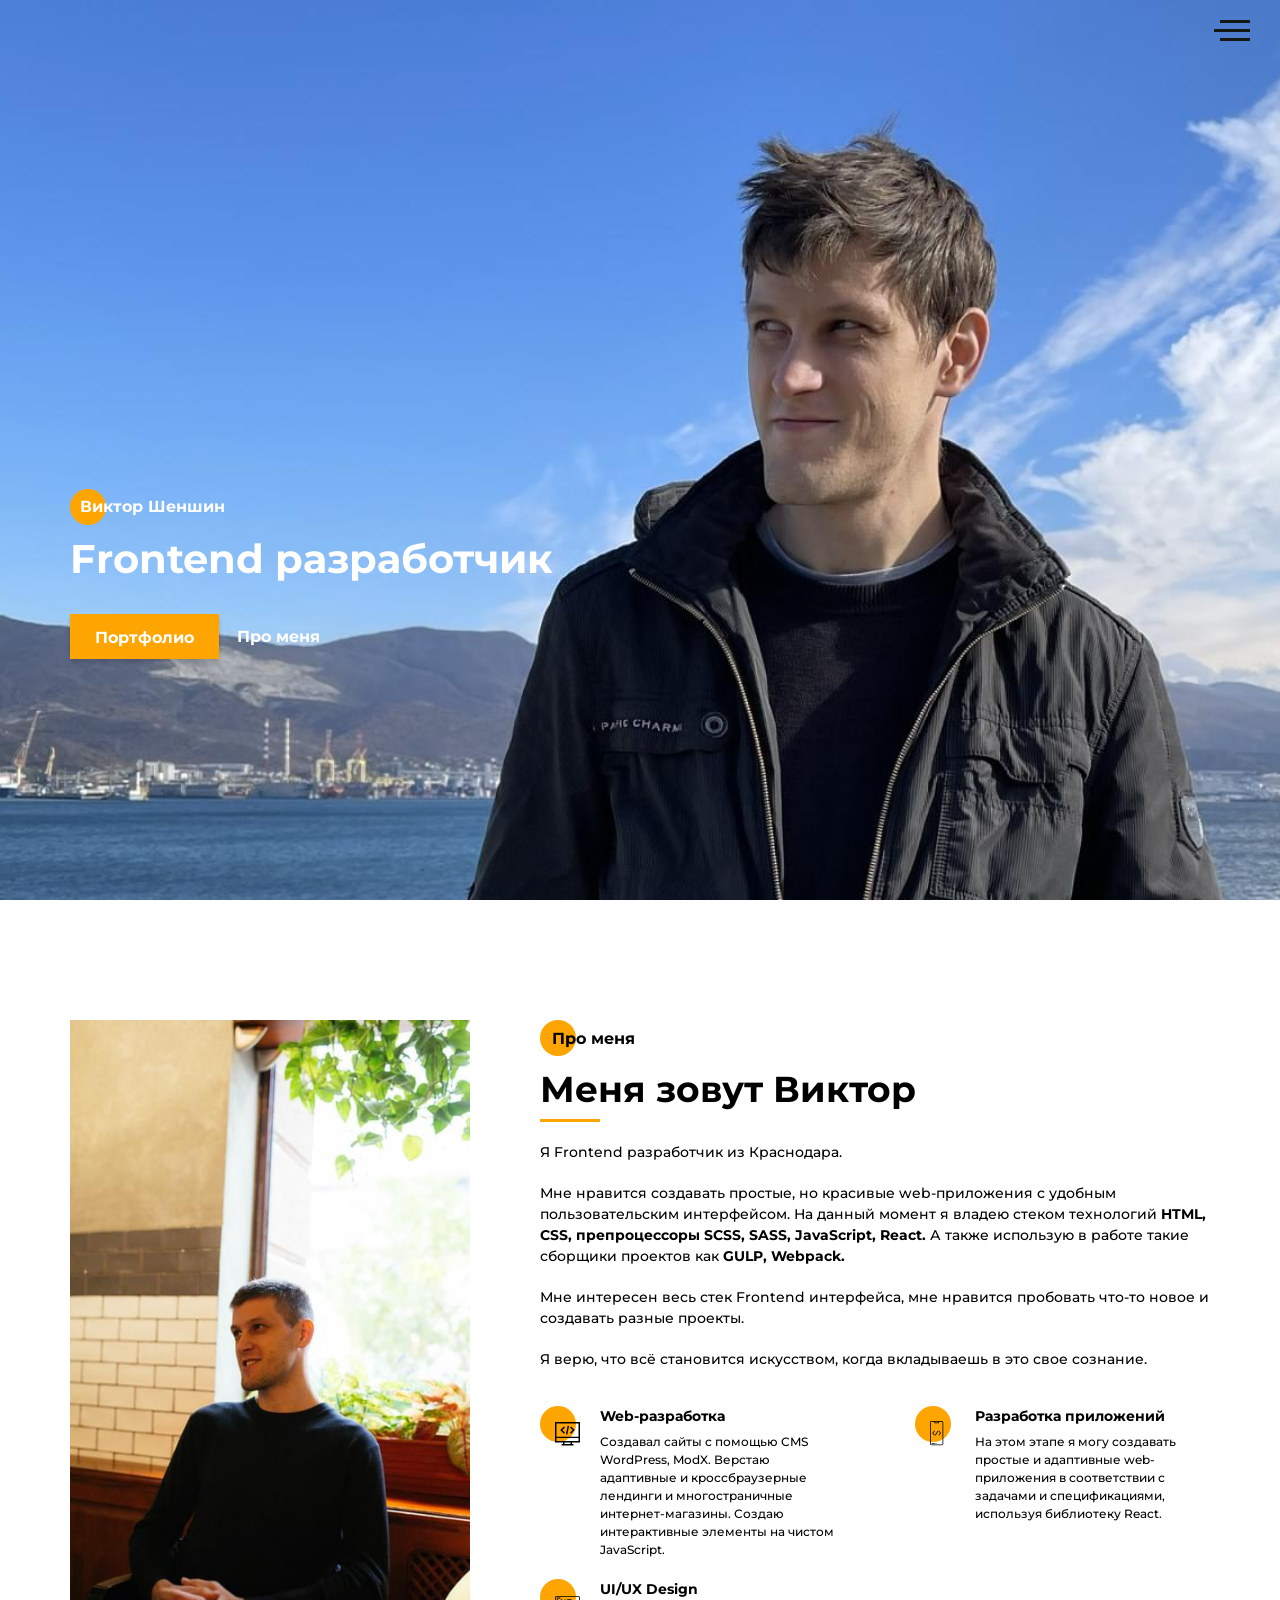
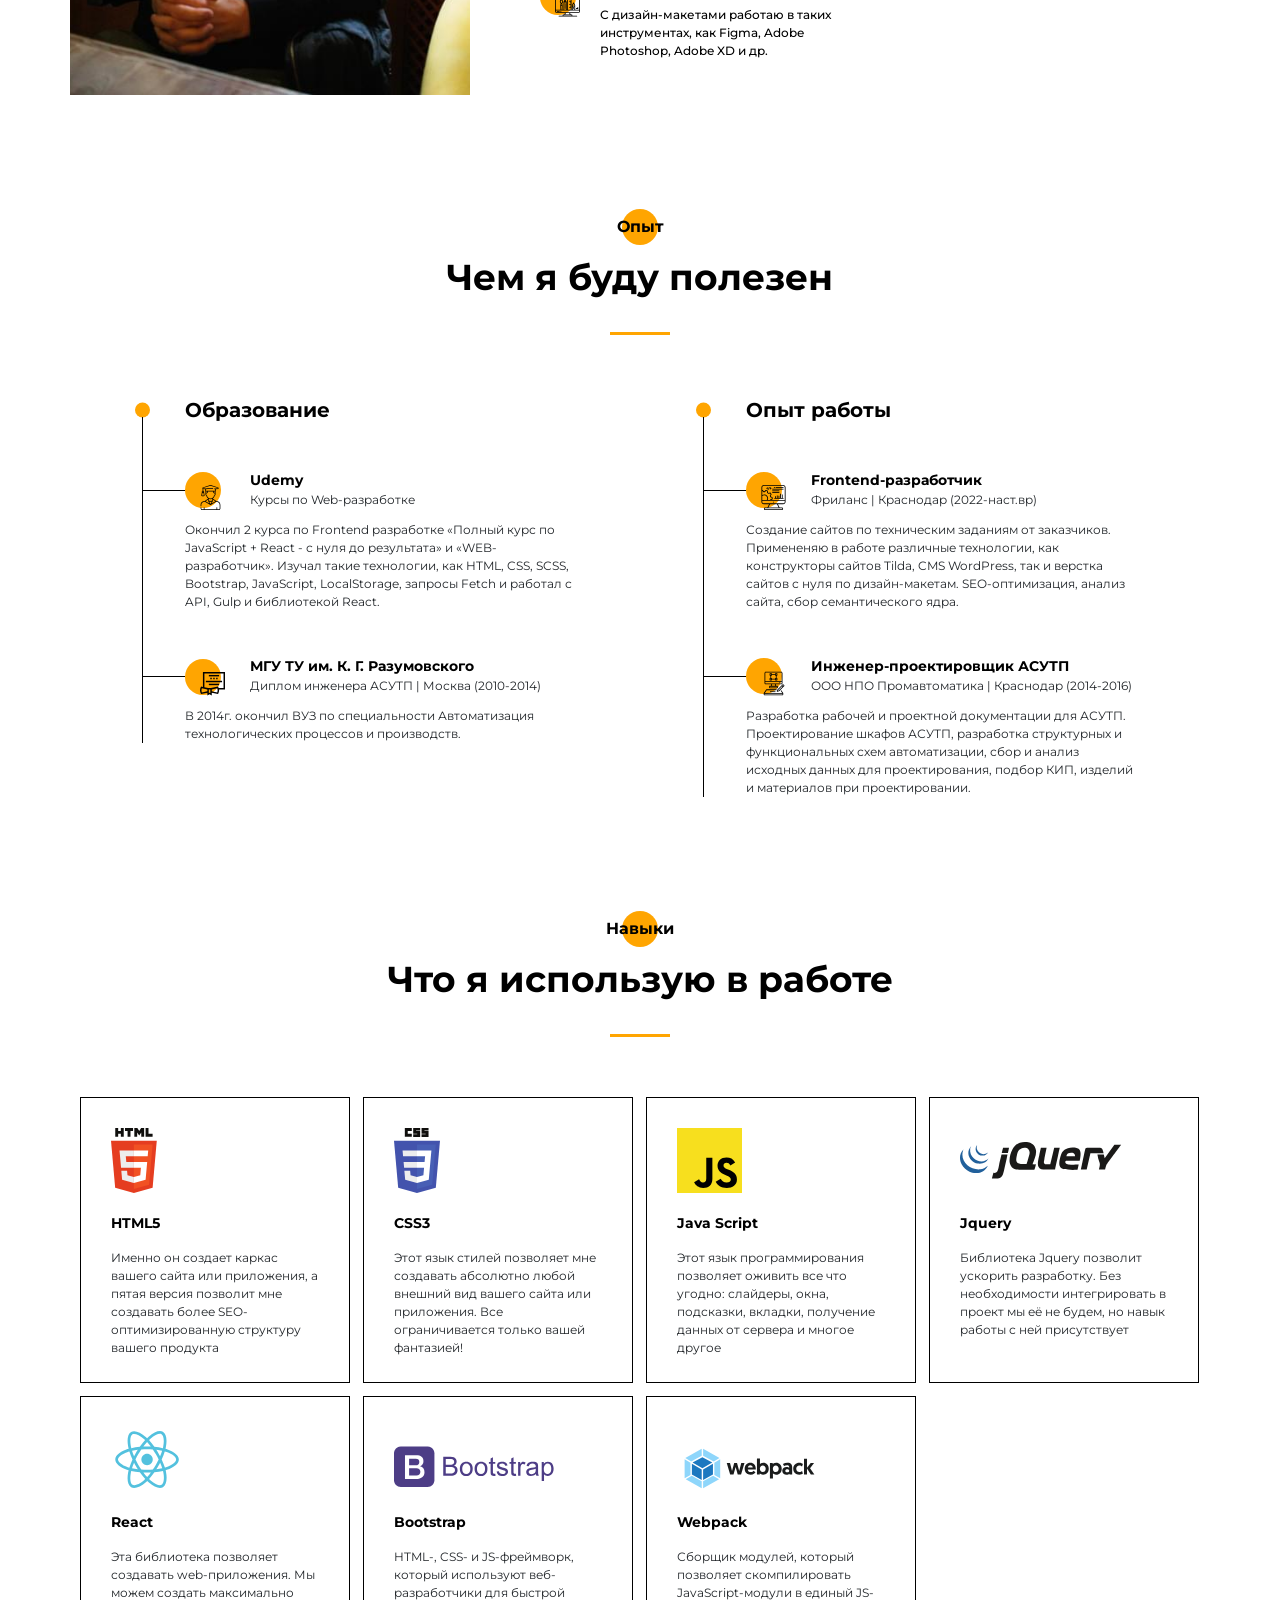
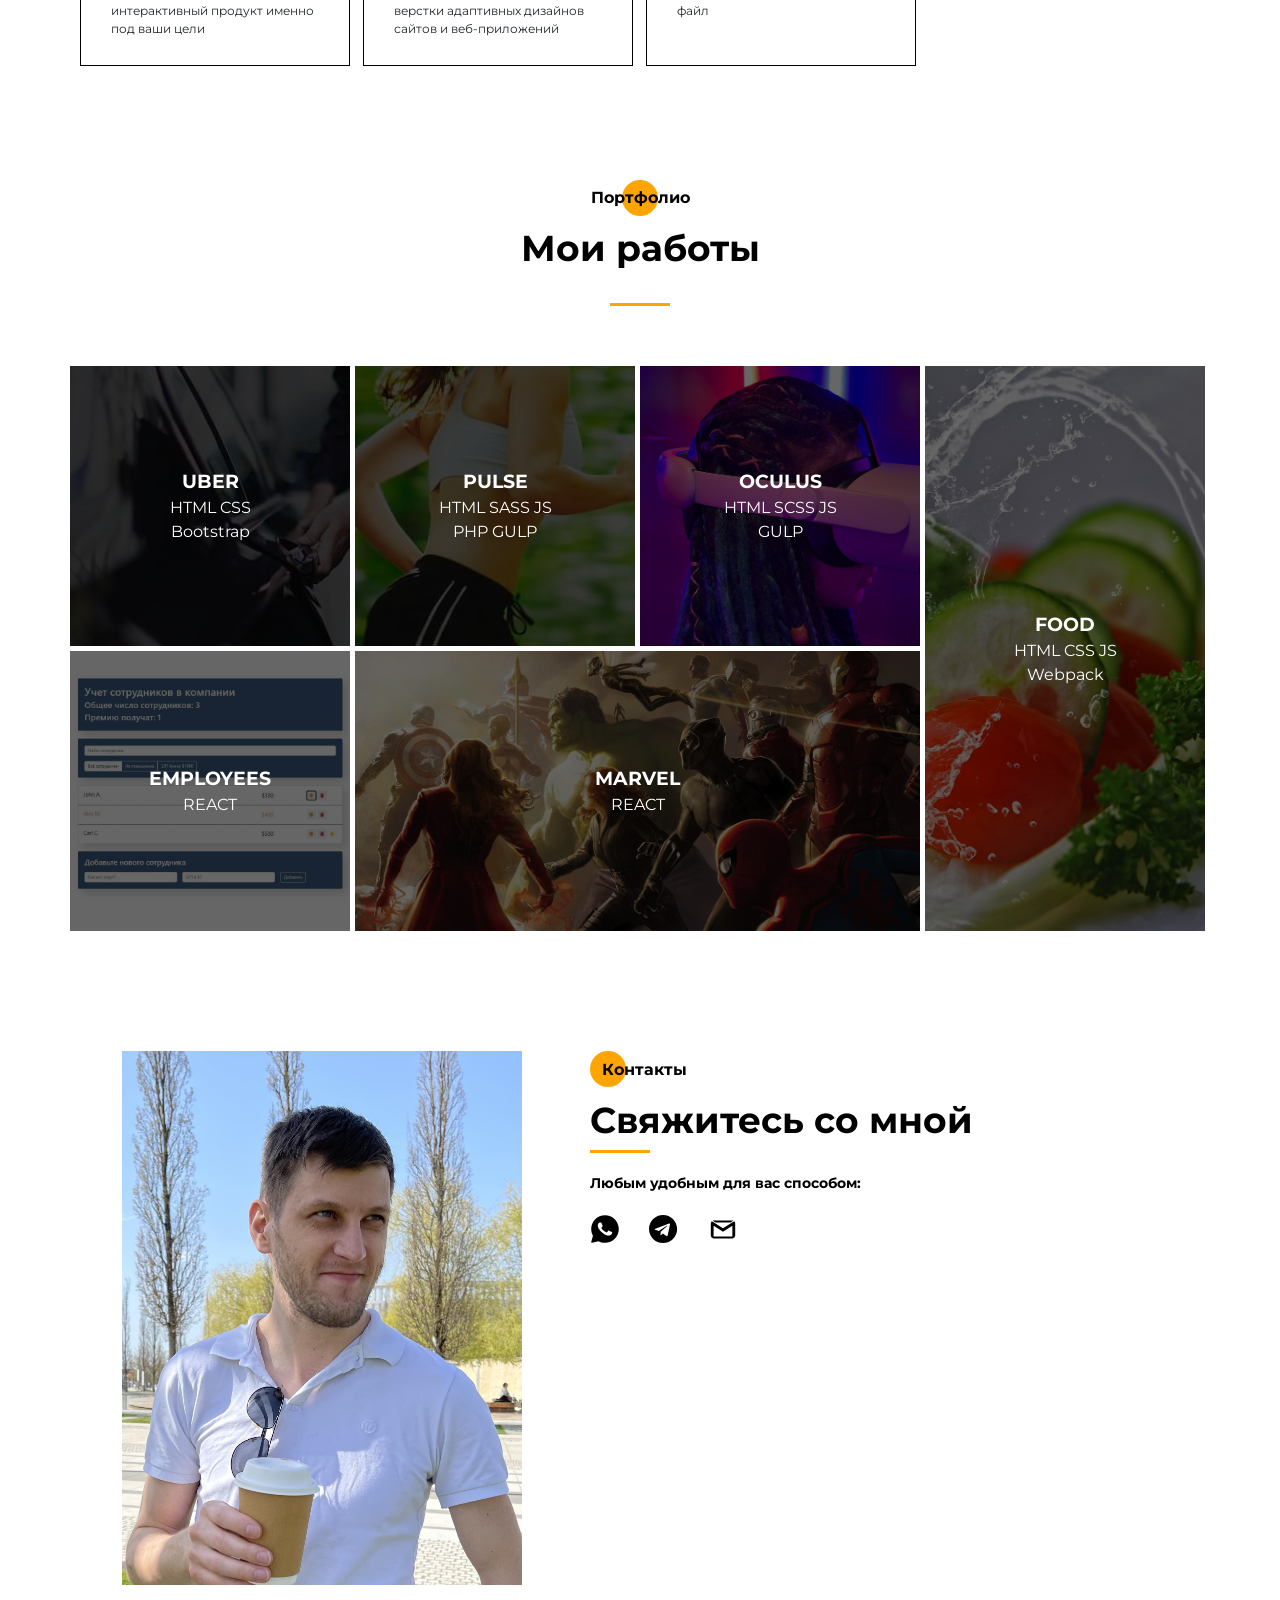
==== commit c42f04a4: "build 2.0 add Oculus project" ====
--- a/index.html
+++ b/index.html
@@ -1 +1 @@
-<!DOCTYPE html><html lang="ru"><head><meta charset="UTF-8"><meta name="viewport" content="width=device-width,initial-scale=1"><meta http-equiv="X-UA-Compatible" content="ie=edge"><title>Портфолио Frontend developer Виктор Шеншин</title><meta name="title" content="Портфолио Frontend developer Виктор Шеншин"><meta name="description" content="Здесь вы сможете ознакомиться с моими работами и узнать больше обо мне"><!-- Open Graph / Facebook --><meta property="og:type" content="website"><meta property="og:url" content="https://vgshenshin.github.io/"><meta property="og:title" content="Портфолио Frontend developer Виктор Шеншин"><meta property="og:description" content="Здесь вы сможете ознакомиться с моими работами и узнать больше обо мне"><meta property="og:image" content="https://vgshenshin.github.io/img/portfolio_img.jpg"><!-- Twitter --><meta property="twitter:card" content="summary_large_image"><meta property="twitter:url" content="https://vgshenshin.github.io/"><meta property="twitter:title" content="Портфолио Frontend developer Виктор Шеншин"><meta property="twitter:description" content="Здесь вы сможете ознакомиться с моими работами и узнать больше обо мне"><meta property="twitter:image" content="https://vgshenshin.github.io/img/portfolio_img.jpg"><!-- Favicon  --><link rel="apple-touch-icon" sizes="57x57" href="icons/favicon//apple-icon-57x57.png"><link rel="apple-touch-icon" sizes="60x60" href="icons/favicon//apple-icon-60x60.png"><link rel="apple-touch-icon" sizes="72x72" href="icons/favicon//apple-icon-72x72.png"><link rel="apple-touch-icon" sizes="76x76" href="icons/favicon//apple-icon-76x76.png"><link rel="apple-touch-icon" sizes="114x114" href="icons/favicon//apple-icon-114x114.png"><link rel="apple-touch-icon" sizes="120x120" href="icons/favicon//apple-icon-120x120.png"><link rel="apple-touch-icon" sizes="144x144" href="icons/favicon//apple-icon-144x144.png"><link rel="apple-touch-icon" sizes="152x152" href="icons/favicon//apple-icon-152x152.png"><link rel="apple-touch-icon" sizes="180x180" href="icons/favicon//apple-icon-180x180.png"><link rel="icon" type="image/png" sizes="192x192" href="icons/favicon//android-icon-192x192.png"><link rel="icon" type="image/png" sizes="32x32" href="icons/favicon//favicon-32x32.png"><link rel="icon" type="image/png" sizes="96x96" href="icons/favicon//favicon-96x96.png"><link rel="icon" type="image/png" sizes="16x16" href="icons/favicon//favicon-16x16.png"><link rel="manifest" href="icons/favicon//manifest.json"><meta name="msapplication-TileColor" content="#ffffff"><meta name="msapplication-TileImage" content="icons/favicon//ms-icon-144x144.png"><meta name="theme-color" content="#ffffff"><link rel="stylesheet" href="css/style.min.css"></head><body><aside class="sidepanel"><a href="https://wa.me/+79531161920" class="sidepanel__link"><img src="icons/social/whatsapp_str.svg" alt="whatsapp"> </a><a href="https://t.me/about_viktor" class="sidepanel__link"><img src="icons/social/telegram_str.svg" alt="telegram"> </a><a href="https://github.com/vgshenshin" class="sidepanel__link"><img src="icons/social/github.svg" alt="github"></a><div class="sidepanel__divider"></div><div class="sidepanel__text"><span>Контакты</span></div></aside><div class="menu"><div class="menu__block"><div class="menu__close"><svg width="29" height="30" viewBox="0 0 29 30" fill="none" xmlns="http://www.w3.org/2000/svg"><path d="M17.1568 14.5231L28.4489 3.23075C29.1837 2.49623 29.1837 1.30861 28.4489 0.574085C27.7144 -0.160437 26.5267 -0.160437 25.7922 0.574085L14.4998 11.8665L3.20781 0.574085C2.47295 -0.160437 1.28567 -0.160437 0.551149 0.574085C-0.183716 1.30861 -0.183716 2.49623 0.551149 3.23075L11.8432 14.5231L0.551149 25.8155C-0.183716 26.55 -0.183716 27.7376 0.551149 28.4721C0.917206 28.8385 1.39852 29.0226 1.87948 29.0226C2.36045 29.0226 2.84141 28.8385 3.20781 28.4721L14.4998 17.1798L25.7922 28.4721C26.1586 28.8385 26.6396 29.0226 27.1205 29.0226C27.6015 29.0226 28.0825 28.8385 28.4489 28.4721C29.1837 27.7376 29.1837 26.55 28.4489 25.8155L17.1568 14.5231Z" fill="black"/></svg></div><nav><ul class="menu__list"><li class="menu__link"><a href="#about">ПРО МЕНЯ</a></li><li class="menu__link"><a href="#resume">МОЙ ОПЫТ</a></li><li class="menu__link"><a href="#use">МОИ НАВЫКИ</a></li><li class="menu__link"><a href="#portfolio">МОИ РАБОТЫ</a></li><!-- <li class="menu__link"><a href="#">ПРАЙС-ЛИСТ</a></li> --><li class="menu__link"><a href="#contacts">КОНТАКТЫ</a></li></ul></nav><div class="menu__social"><a href="https://github.com/vgshenshin"><svg width="20" height="19" viewBox="0 0 20 19" fill="none" xmlns="http://www.w3.org/2000/svg"><path d="M10 0C4.475 0 0 4.36167 0 9.74107C0 14.0457 2.865 17.6962 6.8375 18.9832C7.3375 19.0749 7.52083 18.7734 7.52083 18.5148C7.52083 18.2835 7.5125 17.6706 7.50833 16.8585C4.72667 17.4459 4.14 15.5517 4.14 15.5517C3.685 14.4274 3.0275 14.1267 3.0275 14.1267C2.12167 13.5228 3.0975 13.5352 3.0975 13.5352C4.10167 13.603 4.62917 14.5389 4.62917 14.5389C5.52083 16.0283 6.97 15.5979 7.54167 15.3493C7.63167 14.719 7.88917 14.2903 8.175 14.0466C5.95417 13.8029 3.62 12.9652 3.62 9.23304C3.62 8.16988 4.0075 7.30085 4.64917 6.61934C4.53667 6.37317 4.19917 5.3827 4.73667 4.04116C4.73667 4.04116 5.57417 3.78012 7.48667 5.03988C8.28667 4.82345 9.13667 4.71606 9.98667 4.7111C10.8367 4.71606 11.6867 4.82345 12.4867 5.03988C14.3867 3.78012 15.2242 4.04116 15.2242 4.04116C15.7617 5.3827 15.4242 6.37317 15.3242 6.61934C15.9617 7.30085 16.3492 8.16988 16.3492 9.23304C16.3492 12.9752 14.0117 13.7987 11.7867 14.0383C12.1367 14.3307 12.4617 14.928 12.4617 15.8408C12.4617 17.1444 12.4492 18.1918 12.4492 18.5082C12.4492 18.7635 12.6242 19.0683 13.1367 18.9708C17.1375 17.692 20 14.0391 20 9.74107C20 4.36167 15.5225 0 10 0Z" fill="black"/></svg> </a><a href="https://t.me/about_viktor"><svg width="20" height="20" viewBox="0 0 30 30" fill="none" xmlns="http://www.w3.org/2000/svg"><path d="M15 30C23.2863 30 30 23.2863 30 15C30 6.71375 23.2863 0 15 0C6.71375 0 0 6.71375 0 15C0 23.2863 6.71375 30 15 30ZM6.86375 14.675L21.3263 9.09875C21.9975 8.85625 22.5837 9.2625 22.3662 10.2775L22.3675 10.2762L19.905 21.8775C19.7225 22.7 19.2337 22.9 18.55 22.5125L14.8 19.7487L12.9912 21.4913C12.7912 21.6913 12.6225 21.86 12.235 21.86L12.5013 18.0438L19.4513 11.765C19.7537 11.4987 19.3837 11.3488 18.985 11.6138L10.3963 17.0212L6.69375 15.8663C5.89 15.6112 5.8725 15.0625 6.86375 14.675Z" fill="black"/></svg> </a><a href="mailto:vg.shenshin@gmail.com"> <?xml version="1.0" encoding="iso-8859-1"?> <!-- Generator: Adobe Illustrator 21.0.0, SVG Export Plug-In . SVG Version: 6.00 Build 0)  --> <svg fill="black" xmlns="http://www.w3.org/2000/svg" xmlns:xlink="http://www.w3.org/1999/xlink" viewBox="0 0 30 30" width="26px" height="26px"><g><path d="M8.039,9.031h15.922l2.914-1.855C26.597,7.091,26.307,7.031,26,7.031H6c-0.307,0-0.597,0.06-0.875,0.145L8.039,9.031z"/><path d="M27.887,7.718L16,15.283L4.113,7.718C3.439,8.269,3,9.096,3,10.031v13c0,1.654,1.346,3,3,3h20c1.654,0,3-1.346,3-3v-13C29,9.096,28.561,8.269,27.887,7.718z M26,24.031H6V12.446l10,6.364l10-6.364V24.031z"/></g></svg></a></div></div><div class="menu__overlay"></div></div><section class="promo"><div class="hamburger"><span></span> <span class="long"></span> <span></span></div><div class="container"><div class="bottom"><div class="title title_fz16 promo__subtitle">Виктор Шеншин</div><h1 class="title title_fz40 promo__title">Frontend разработчик</h1><div class="promo__btns"><a href="#portfolio" class="promo__link btn">Портфолио</a> <a href="#about" class="promo__link">Про меня</a></div></div></div></section><section class="about"><div class="container"><div class="grid-container"><div class="grid-item"><img src="img/main_bg_photo.jpg" alt="me" class="grid-item__img"></div><div class="grid-item"><div class="subgrid-container"><div class="subgrid-item"><h2 id="about" class="title title_fz16 about__subtitle">Про меня</h2><div class="title">Меня зовут Виктор</div><div class="divider"></div><p class="about__descr">Я Frontend разработчик из Краснодара.</p><p class="about__descr">Мне нравится создавать простые, но красивые web-приложения с удобным пользовательским интерфейсом. На данный момент я владею стеком технологий <span>HTML, CSS, препроцессоры SCSS, SASS, JavaScript, React.</span> А также использую в работе такие сборщики проектов как <span>GULP, Webpack.</span></p><p class="about__descr">Мне интересен весь стек Frontend интерфейса, мне нравится пробовать что-то новое и создавать разные проекты.</p><p class="about__descr">Я верю, что всё становится искусством, когда вкладываешь в это свое сознание.</p></div><div class="subgrid-item"><div class="about__circle"><img src="icons/about_me/web_development.svg" alt="web_development"></div><div class="title title_fz14 about__skills-title">Web-разработка</div><div class="about__skills-descr">Создавал сайты с помощью CMS WordPress, ModX. Верстаю адаптивные и кроссбраузерные лендинги и многостраничные интернет-магазины. Создаю интерактивные элементы на чистом JavaScript.</div></div><div class="subgrid-item"><div class="about__circle"><img src="icons/about_me/mobile_dev.svg" alt="mobile_dev"></div><div class="title title_fz14 about__skills-title">Разработка приложений</div><div class="about__skills-descr">На этом этапе я могу создавать простые и адаптивные web-приложения в соответствии с задачами и спецификациями, используя библиотеку React.</div></div><div class="subgrid-item"><div class="about__circle"><img src="icons/about_me/design.svg" alt="design"></div><div class="title title_fz14 about__skills-title">UI/UX Design</div><div class="about__skills-descr">С дизайн-макетами работаю в таких инструментах, как Figma, Adobe Photoshop, Adobe XD и др.</div></div></div></div></div></div></section><section class="resume"><div class="container"><h2 id="resume" class="title title_fz16 title__section-title">Опыт</h2><div class="title title__section-subtitle">Чем я буду полезен</div><div class="divider"></div><div class="resume__wrapper"><div class="resume__column"><h3 class="title title_fz20 resume__column-title">Образование</h3><ul><li><div class="resume__item"><div class="resume__item-head"><div class="resume__item-icon"><img src="icons/experience/university.svg" alt="university"></div><h4 class="title title_fz14">Udemy</h4><div class="resume__item-location">Курсы по Web-разработке</div></div><div class="resume__item-body">Окончил 2 курса по Frontend разработке «Полный курс по JavaScript + React - с нуля до результата» и «WEB-разработчик». Изучал такие технологии, как HTML, CSS, SCSS, Bootstrap, JavaScript, LocalStorage, запросы Fetch и работал с API, Gulp и библиотекой React.</div></div></li><li><div class="resume__item"><div class="resume__item-head"><div class="resume__item-icon"><img src="icons/experience/courses.svg" alt="courses"></div><h4 class="title title_fz14">МГУ ТУ им. К. Г. Разумовского</h4><div class="resume__item-location">Диплом инженера АСУТП | Москва (2010-2014)</div></div><div class="resume__item-body">В 2014г. окончил ВУЗ по специальности Автоматизация технологических процессов и производств.</div></div></li></ul></div><div class="resume__column"><h3 class="title title_fz20 resume__column-title">Опыт работы</h3><ul><li><div class="resume__item"><div class="resume__item-head"><div class="resume__item-icon"><img src="icons/experience/developer.svg" alt="developer"></div><h4 class="title title_fz14">Frontend-разработчик</h4><div class="resume__item-location">Фриланс | Краснодар (2022-наст.вр)</div></div><div class="resume__item-body">Создание сайтов по техническим заданиям от заказчиков. Примененяю в работе различные технологии, как конструкторы сайтов Tilda, WordPress, так и верстка с нуля по дизайн-макетам.</div></div></li><li><div class="resume__item"><div class="resume__item-head"><div class="resume__item-icon"><img src="icons/experience/designer.svg" alt="designer"></div><h4 class="title title_fz14">Инженер-проектировщик АСУТП</h4><div class="resume__item-location">ООО НПО Промавтоматика | Краснодар (2014-2016)</div></div><div class="resume__item-body">Разработка рабочей и проектной документации для АСУТП. Составление спецификаций на технические средства АСУ для представления в ТКП, проектирование шкафов АСУТП в Eplan Electric P8, разработка структурных и функциональных схем автоматизации, сбор и анализ исходных данных для проектирования, подбор КИП, изделий и материалов при проектировании.</div></div></li></ul></div></div></div></section><section class="use"><div class="container"><h2 id="use" class="title title_fz16 title__section-title">Навыки</h2><div class="title title__section-subtitle">Что я использую в работе</div><div class="divider"></div><div class="use__wrapper"><div class="use__item"><div class="use__item-img"><img src="icons/skills/html5.svg" alt="html5"></div><h4 class="title title_fz14 use__item-title">HTML5</h4><p class="use__item-descr">Именно он создает каркас вашего сайта или приложения, а пятая версия позволит мне создавать более SEO-оптимизированную структуру вашего продукта</p></div><div class="use__item"><div class="use__item-img"><img src="icons/skills/css3.svg" alt="css3"></div><h4 class="title title_fz14 use__item-title">CSS3</h4><p class="use__item-descr">Этот язык стилей позволяет мне создавать абсолютно любой внешний вид вашего сайта или приложения. Все ограничивается только вашей фантазией!</p></div><div class="use__item"><div class="use__item-img"><img src="icons/skills/js.svg" alt="javascript"></div><h4 class="title title_fz14 use__item-title">Java Script</h4><p class="use__item-descr">Этот язык программирования позволяет оживить все что угодно: слайдеры, окна, подсказки, вкладки, получение данных от сервера и многое другое</p></div><div class="use__item"><div class="use__item-img"><img src="icons/skills/jquery.svg" alt="jquery"></div><h4 class="title title_fz14 use__item-title">Jquery</h4><p class="use__item-descr">Библиотека Jquery позволит ускорить разработку. Без необходимости интегрировать в проект мы её не будем, но навык работы с ней присутствует</p></div><div class="use__item"><div class="use__item-img"><img src="icons/skills/react.svg" alt="react"></div><h4 class="title title_fz14 use__item-title">React</h4><p class="use__item-descr">Эта библиотека позволяет создавать web-приложения. Мы можем создать максимально интерактивный продукт именно под ваши цели</p></div><div class="use__item"><div class="use__item-img"><img src="icons/skills/bootstrap.svg" alt="bootstrap"></div><h4 class="title title_fz14 use__item-title">Bootstrap</h4><p class="use__item-descr">HTML-, CSS- и JS-фреймворк, который используют веб-разработчики для быстрой верстки адаптивных дизайнов сайтов и веб-приложений</p></div><div class="use__item"><div class="use__item-img"><img src="icons/skills/webpack.svg" alt="mongo.db"></div><h4 class="title title_fz14 use__item-title">Webpack</h4><p class="use__item-descr">Сборщик модулей, который позволяет скомпилировать JavaScript-модули в единый JS-файл</p></div></div><div class="use__wrapper-exp d-none"><div class="use__item-exp"><div class="title title_fz14 use__title-exp">Создание сайтов</div><div class="title title_fz14 use__percent-exp">100%</div><div class="use__scale-exp"><span></span></div></div><div class="use__item-exp"><div class="title title_fz14 use__title-exp">Создание приложений</div><div class="title title_fz14 use__percent-exp">85%</div><div class="use__scale-exp"><span></span></div></div><div class="use__item-exp"><div class="title title_fz14 use__title-exp">Работа с данными</div><div class="title title_fz14 use__percent-exp">90%</div><div class="use__scale-exp"><span></span></div></div><div class="use__item-exp"><div class="title title_fz14 use__title-exp">Креативность</div><div class="title title_fz14 use__percent-exp">75%</div><div class="use__scale-exp"><span></span></div></div><div class="use__item-exp"><div class="title title_fz14 use__title-exp">Создание дизайна</div><div class="title title_fz14 use__percent-exp">90%</div><div class="use__scale-exp"><span></span></div></div><div class="use__item-exp"><div class="title title_fz14 use__title-exp">Soft skills</div><div class="title title_fz14 use__percent-exp">85%</div><div class="use__scale-exp"><span></span></div></div></div></div></section><section class="portfolio"><div class="container"><h2 id="portfolio" class="title title_fz16 title__section-title">Портфолио</h2><div class="title title__section-subtitle">Мои работы</div><div class="divider"></div><div class="portfolio__wrapper"><a href="https://vgshenshin.github.io/uber" class="portfolio__item"><img src="img/works/uber.jpg" alt="uber"><div class="portfolio__item-text"><h3>UBER</h3><p>HTML CSS Bootstrap</p></div></a><a href="https://vgshenshin.github.io/pulse" class="portfolio__item"><img src="img/works/pulse.jpg" alt="pulse"><div class="portfolio__item-text"><h3>PULSE</h3><p>HTML SASS JS PHP GULP</p></div></a><a href="https://vgshenshin.github.io/films" class="portfolio__item"><img src="img/works/films.jpg" alt="films"><div class="portfolio__item-text"><h3>FILMS</h3><p>HTML SCSS JS</p></div></a><a href="https://vgshenshin.github.io/food" class="portfolio__item vertical"><img src="img/works/food.jpg" alt="food"><div class="portfolio__item-text"><h3>FOOD</h3><p>HTML CSS JS Webpack</p></div></a><a href="https://employees-react-two.vercel.app" class="portfolio__item"><img src="img/works/employees.jpg" alt="employees"><div class="portfolio__item-text"><h3>EMPLOYEES</h3><p>REACT</p></div></a><a href="https://marvel-react-vgshenshin.vercel.app" class="portfolio__item horizontal"><img src="img/works/marvel.jpg" alt="marvel"><div class="portfolio__item-text"><h3>MARVEL</h3><p>REACT</p></div></a></div></div></section><section class="price d-none"><div class="container"><h2 class="title title_fz16 title__section-title">Прайс-лист</h2><div class="divider"></div><div class="price__wrapper"><div class="price__item"><div class="title title_fz14 price__product">Landing-page</div><div class="title title_fz14 price__value">от 8 000 руб.</div><div class="title_fz12 price__descr">Одностраничный сайт для презентации услуг/товаров/...</div></div><div class="price__item"><div class="title title_fz14 price__product">Web-приложение</div><div class="title title_fz14 price__value">от 28000 руб.</div><div class="title_fz12 price__descr">Приложение внутри браузера для лучшего комфорта</div></div><div class="price__item"><div class="title title_fz14 price__product">Корпоративный сайт</div><div class="title title_fz14 price__value">от 20000 руб.</div><div class="title_fz12 price__descr">Сайт для вашего бизнеса или компании</div></div><div class="price__item"><div class="title title_fz14 price__product">Android/IOS Приложение</div><div class="title title_fz14 price__value">от 25000 руб.</div><div class="title_fz12 price__descr">Приложение для смартфона любой ОС</div></div><div class="price__item"><div class="title title_fz14 price__product">Интернет-магазин</div><div class="title title_fz14 price__value">от 30000 руб.</div><div class="title_fz12 price__descr">Инструмент для ваших продаж в сети</div></div><div class="price__item"><div class="title title_fz14 price__product">Дизайн</div><div class="title title_fz14 price__value">Индивидуально</div><div class="title_fz12 price__descr">Создам дизайн для вашего сайта/приложения...</div></div></div></div></section><section class="contacts"><div class="container"><div class="contacts__wrapper"><div class="contacts__photo"><img src="img/contacts_photo.jpg" alt="me" class="contacts__img"></div><div class="contacts__descr"><h2 id="contacts" class="title title_fz16 contacts__subtitle">Контакты</h2><div class="title">Свяжитесь со мной</div><div class="divider"></div><div class="title title_fz14 contacts__text">Любым удобным для вас способом:</div><div class="contacts__social"><a href="https://wa.me/+79531161920" class="contacts__link"><img src="icons/social/whatsapp.svg" alt="whatsapp"> </a><a href="https://t.me/about_viktor" class="contacts__link"><img src="icons/social/telegram.svg" alt="telegram"> </a><a href="mailto:vg.shenshin@gmail.com" class="contacts__link"><img src="icons/social/gmail.svg" alt="gmail"></a></div><div class="title title_fz14 contacts__text d-none">Или оставьте ваши данные и я сам вам напишу:</div><form action="#" class="contacts__form d-none"><div class="contacts__input"><input required name="name" id="name" type="text"> <label for="name">Ваше имя</label></div><div class="contacts__input"><input required name="email" id="email" type="email"> <label for="email">Ваша почта</label></div><div class="contacts__textarea"><textarea name="text" id="text"></textarea> <label for="text">Ваше сообщение</label></div><div class="contacts__triggers"><button class="contacts__btn btn">Отправить сообщение</button><div class="contacts__policy"><input required type="checkbox" checked="checked"> <span>Я согласен(а) с <a href="/policy.html">политикой конфиденциальности</a></span></div></div></form></div></div></div></section><script src="js/script.js"></script></body></html>+<!DOCTYPE html><html lang="ru"><head><meta charset="UTF-8"><meta name="viewport" content="width=device-width,initial-scale=1"><meta http-equiv="X-UA-Compatible" content="ie=edge"><title>Портфолио Frontend developer Виктор Шеншин</title><meta name="title" content="Портфолио Frontend developer Виктор Шеншин"><meta name="description" content="Здесь вы сможете ознакомиться с моими работами и узнать больше обо мне"><!-- Open Graph / Facebook --><meta property="og:type" content="website"><meta property="og:url" content="https://vgshenshin.github.io/"><meta property="og:title" content="Портфолио Frontend developer Виктор Шеншин"><meta property="og:description" content="Здесь вы сможете ознакомиться с моими работами и узнать больше обо мне"><meta property="og:image" content="https://vgshenshin.github.io/img/portfolio_img.jpg"><!-- Twitter --><meta property="twitter:card" content="summary_large_image"><meta property="twitter:url" content="https://vgshenshin.github.io/"><meta property="twitter:title" content="Портфолио Frontend developer Виктор Шеншин"><meta property="twitter:description" content="Здесь вы сможете ознакомиться с моими работами и узнать больше обо мне"><meta property="twitter:image" content="https://vgshenshin.github.io/img/portfolio_img.jpg"><!-- Favicon  --><link rel="apple-touch-icon" sizes="57x57" href="icons/favicon//apple-icon-57x57.png"><link rel="apple-touch-icon" sizes="60x60" href="icons/favicon//apple-icon-60x60.png"><link rel="apple-touch-icon" sizes="72x72" href="icons/favicon//apple-icon-72x72.png"><link rel="apple-touch-icon" sizes="76x76" href="icons/favicon//apple-icon-76x76.png"><link rel="apple-touch-icon" sizes="114x114" href="icons/favicon//apple-icon-114x114.png"><link rel="apple-touch-icon" sizes="120x120" href="icons/favicon//apple-icon-120x120.png"><link rel="apple-touch-icon" sizes="144x144" href="icons/favicon//apple-icon-144x144.png"><link rel="apple-touch-icon" sizes="152x152" href="icons/favicon//apple-icon-152x152.png"><link rel="apple-touch-icon" sizes="180x180" href="icons/favicon//apple-icon-180x180.png"><link rel="icon" type="image/png" sizes="192x192" href="icons/favicon//android-icon-192x192.png"><link rel="icon" type="image/png" sizes="32x32" href="icons/favicon//favicon-32x32.png"><link rel="icon" type="image/png" sizes="96x96" href="icons/favicon//favicon-96x96.png"><link rel="icon" type="image/png" sizes="16x16" href="icons/favicon//favicon-16x16.png"><link rel="manifest" href="icons/favicon//manifest.json"><meta name="msapplication-TileColor" content="#ffffff"><meta name="msapplication-TileImage" content="icons/favicon//ms-icon-144x144.png"><meta name="theme-color" content="#ffffff"><link rel="stylesheet" href="css/style.min.css"></head><body><aside class="sidepanel"><a href="https://wa.me/+79531161920" class="sidepanel__link"><img src="icons/social/whatsapp_str.svg" alt="whatsapp"> </a><a href="https://t.me/about_viktor" class="sidepanel__link"><img src="icons/social/telegram_str.svg" alt="telegram"> </a><a href="https://github.com/vgshenshin" class="sidepanel__link"><img src="icons/social/github.svg" alt="github"></a><div class="sidepanel__divider"></div><div class="sidepanel__text"><span>Контакты</span></div></aside><div class="menu"><div class="menu__block"><div class="menu__close"><svg width="29" height="30" viewBox="0 0 29 30" fill="none" xmlns="http://www.w3.org/2000/svg"><path d="M17.1568 14.5231L28.4489 3.23075C29.1837 2.49623 29.1837 1.30861 28.4489 0.574085C27.7144 -0.160437 26.5267 -0.160437 25.7922 0.574085L14.4998 11.8665L3.20781 0.574085C2.47295 -0.160437 1.28567 -0.160437 0.551149 0.574085C-0.183716 1.30861 -0.183716 2.49623 0.551149 3.23075L11.8432 14.5231L0.551149 25.8155C-0.183716 26.55 -0.183716 27.7376 0.551149 28.4721C0.917206 28.8385 1.39852 29.0226 1.87948 29.0226C2.36045 29.0226 2.84141 28.8385 3.20781 28.4721L14.4998 17.1798L25.7922 28.4721C26.1586 28.8385 26.6396 29.0226 27.1205 29.0226C27.6015 29.0226 28.0825 28.8385 28.4489 28.4721C29.1837 27.7376 29.1837 26.55 28.4489 25.8155L17.1568 14.5231Z" fill="black"/></svg></div><nav><ul class="menu__list"><li class="menu__link"><a href="#about">ПРО МЕНЯ</a></li><li class="menu__link"><a href="#resume">МОЙ ОПЫТ</a></li><li class="menu__link"><a href="#use">МОИ НАВЫКИ</a></li><li class="menu__link"><a href="#portfolio">МОИ РАБОТЫ</a></li><!-- <li class="menu__link"><a href="#">ПРАЙС-ЛИСТ</a></li> --><li class="menu__link"><a href="#contacts">КОНТАКТЫ</a></li></ul></nav><div class="menu__social"><a href="https://github.com/vgshenshin"><svg width="20" height="19" viewBox="0 0 20 19" fill="none" xmlns="http://www.w3.org/2000/svg"><path d="M10 0C4.475 0 0 4.36167 0 9.74107C0 14.0457 2.865 17.6962 6.8375 18.9832C7.3375 19.0749 7.52083 18.7734 7.52083 18.5148C7.52083 18.2835 7.5125 17.6706 7.50833 16.8585C4.72667 17.4459 4.14 15.5517 4.14 15.5517C3.685 14.4274 3.0275 14.1267 3.0275 14.1267C2.12167 13.5228 3.0975 13.5352 3.0975 13.5352C4.10167 13.603 4.62917 14.5389 4.62917 14.5389C5.52083 16.0283 6.97 15.5979 7.54167 15.3493C7.63167 14.719 7.88917 14.2903 8.175 14.0466C5.95417 13.8029 3.62 12.9652 3.62 9.23304C3.62 8.16988 4.0075 7.30085 4.64917 6.61934C4.53667 6.37317 4.19917 5.3827 4.73667 4.04116C4.73667 4.04116 5.57417 3.78012 7.48667 5.03988C8.28667 4.82345 9.13667 4.71606 9.98667 4.7111C10.8367 4.71606 11.6867 4.82345 12.4867 5.03988C14.3867 3.78012 15.2242 4.04116 15.2242 4.04116C15.7617 5.3827 15.4242 6.37317 15.3242 6.61934C15.9617 7.30085 16.3492 8.16988 16.3492 9.23304C16.3492 12.9752 14.0117 13.7987 11.7867 14.0383C12.1367 14.3307 12.4617 14.928 12.4617 15.8408C12.4617 17.1444 12.4492 18.1918 12.4492 18.5082C12.4492 18.7635 12.6242 19.0683 13.1367 18.9708C17.1375 17.692 20 14.0391 20 9.74107C20 4.36167 15.5225 0 10 0Z" fill="black"/></svg> </a><a href="https://t.me/about_viktor"><svg width="20" height="20" viewBox="0 0 30 30" fill="none" xmlns="http://www.w3.org/2000/svg"><path d="M15 30C23.2863 30 30 23.2863 30 15C30 6.71375 23.2863 0 15 0C6.71375 0 0 6.71375 0 15C0 23.2863 6.71375 30 15 30ZM6.86375 14.675L21.3263 9.09875C21.9975 8.85625 22.5837 9.2625 22.3662 10.2775L22.3675 10.2762L19.905 21.8775C19.7225 22.7 19.2337 22.9 18.55 22.5125L14.8 19.7487L12.9912 21.4913C12.7912 21.6913 12.6225 21.86 12.235 21.86L12.5013 18.0438L19.4513 11.765C19.7537 11.4987 19.3837 11.3488 18.985 11.6138L10.3963 17.0212L6.69375 15.8663C5.89 15.6112 5.8725 15.0625 6.86375 14.675Z" fill="black"/></svg> </a><a href="mailto:vg.shenshin@gmail.com"> <?xml version="1.0" encoding="iso-8859-1"?> <!-- Generator: Adobe Illustrator 21.0.0, SVG Export Plug-In . SVG Version: 6.00 Build 0)  --> <svg fill="black" xmlns="http://www.w3.org/2000/svg" xmlns:xlink="http://www.w3.org/1999/xlink" viewBox="0 0 30 30" width="26px" height="26px"><g><path d="M8.039,9.031h15.922l2.914-1.855C26.597,7.091,26.307,7.031,26,7.031H6c-0.307,0-0.597,0.06-0.875,0.145L8.039,9.031z"/><path d="M27.887,7.718L16,15.283L4.113,7.718C3.439,8.269,3,9.096,3,10.031v13c0,1.654,1.346,3,3,3h20c1.654,0,3-1.346,3-3v-13C29,9.096,28.561,8.269,27.887,7.718z M26,24.031H6V12.446l10,6.364l10-6.364V24.031z"/></g></svg></a></div></div><div class="menu__overlay"></div></div><section class="promo"><div class="hamburger"><span></span> <span class="long"></span> <span></span></div><div class="container"><div class="bottom"><div class="title title_fz16 promo__subtitle">Виктор Шеншин</div><h1 class="title title_fz40 promo__title">Frontend разработчик</h1><div class="promo__btns"><a href="#portfolio" class="promo__link btn">Портфолио</a> <a href="#about" class="promo__link">Про меня</a></div></div></div></section><section class="about"><div class="container"><div class="grid-container"><div class="grid-item"><img src="img/main_bg_photo.jpg" alt="me" class="grid-item__img"></div><div class="grid-item"><div class="subgrid-container"><div class="subgrid-item"><h2 id="about" class="title title_fz16 about__subtitle">Про меня</h2><div class="title">Меня зовут Виктор</div><div class="divider"></div><p class="about__descr">Я Frontend разработчик из Краснодара.</p><p class="about__descr">Мне нравится создавать простые, но красивые web-приложения с удобным пользовательским интерфейсом. На данный момент я владею стеком технологий <span>HTML, CSS, препроцессоры SCSS, SASS, JavaScript, React.</span> А также использую в работе такие сборщики проектов как <span>GULP, Webpack.</span></p><p class="about__descr">Мне интересен весь стек Frontend интерфейса, мне нравится пробовать что-то новое и создавать разные проекты.</p><p class="about__descr">Я верю, что всё становится искусством, когда вкладываешь в это свое сознание.</p></div><div class="subgrid-item"><div class="about__circle"><img src="icons/about_me/web_development.svg" alt="web_development"></div><div class="title title_fz14 about__skills-title">Web-разработка</div><div class="about__skills-descr">Создавал сайты с помощью CMS WordPress, ModX. Верстаю адаптивные и кроссбраузерные лендинги и многостраничные интернет-магазины. Создаю интерактивные элементы на чистом JavaScript.</div></div><div class="subgrid-item"><div class="about__circle"><img src="icons/about_me/mobile_dev.svg" alt="mobile_dev"></div><div class="title title_fz14 about__skills-title">Разработка приложений</div><div class="about__skills-descr">На этом этапе я могу создавать простые и адаптивные web-приложения в соответствии с задачами и спецификациями, используя библиотеку React.</div></div><div class="subgrid-item"><div class="about__circle"><img src="icons/about_me/design.svg" alt="design"></div><div class="title title_fz14 about__skills-title">UI/UX Design</div><div class="about__skills-descr">С дизайн-макетами работаю в таких инструментах, как Figma, Adobe Photoshop, Adobe XD и др.</div></div></div></div></div></div></section><section class="resume"><div class="container"><h2 id="resume" class="title title_fz16 title__section-title">Опыт</h2><div class="title title__section-subtitle">Чем я буду полезен</div><div class="divider"></div><div class="resume__wrapper"><div class="resume__column"><h3 class="title title_fz20 resume__column-title">Образование</h3><ul><li><div class="resume__item"><div class="resume__item-head"><div class="resume__item-icon"><img src="icons/experience/university.svg" alt="university"></div><h4 class="title title_fz14">Udemy</h4><div class="resume__item-location">Курсы по Web-разработке</div></div><div class="resume__item-body">Окончил 2 курса по Frontend разработке «Полный курс по JavaScript + React - с нуля до результата» и «WEB-разработчик». Изучал такие технологии, как HTML, CSS, SCSS, Bootstrap, JavaScript, LocalStorage, запросы Fetch и работал с API, Gulp и библиотекой React.</div></div></li><li><div class="resume__item"><div class="resume__item-head"><div class="resume__item-icon"><img src="icons/experience/courses.svg" alt="courses"></div><h4 class="title title_fz14">МГУ ТУ им. К. Г. Разумовского</h4><div class="resume__item-location">Диплом инженера АСУТП | Москва (2010-2014)</div></div><div class="resume__item-body">В 2014г. окончил ВУЗ по специальности Автоматизация технологических процессов и производств.</div></div></li></ul></div><div class="resume__column"><h3 class="title title_fz20 resume__column-title">Опыт работы</h3><ul><li><div class="resume__item"><div class="resume__item-head"><div class="resume__item-icon"><img src="icons/experience/developer.svg" alt="developer"></div><h4 class="title title_fz14">Frontend-разработчик</h4><div class="resume__item-location">Фриланс | Краснодар (2022-наст.вр)</div></div><div class="resume__item-body">Создание сайтов по техническим заданиям от заказчиков. Примененяю в работе различные технологии, как конструкторы сайтов Tilda, CMS WordPress, так и верстка сайтов с нуля по дизайн-макетам. SEO-оптимизация, анализ сайта, сбор семантического ядра.</div></div></li><li><div class="resume__item"><div class="resume__item-head"><div class="resume__item-icon"><img src="icons/experience/designer.svg" alt="designer"></div><h4 class="title title_fz14">Инженер-проектировщик АСУТП</h4><div class="resume__item-location">ООО НПО Промавтоматика | Краснодар (2014-2016)</div></div><div class="resume__item-body">Разработка рабочей и проектной документации для АСУТП. Проектирование шкафов АСУТП, разработка структурных и функциональных схем автоматизации, сбор и анализ исходных данных для проектирования, подбор КИП, изделий и материалов при проектировании.</div></div></li></ul></div></div></div></section><section class="use"><div class="container"><h2 id="use" class="title title_fz16 title__section-title">Навыки</h2><div class="title title__section-subtitle">Что я использую в работе</div><div class="divider"></div><div class="use__wrapper"><div class="use__item"><div class="use__item-img"><img src="icons/skills/html5.svg" alt="html5"></div><h4 class="title title_fz14 use__item-title">HTML5</h4><p class="use__item-descr">Именно он создает каркас вашего сайта или приложения, а пятая версия позволит мне создавать более SEO-оптимизированную структуру вашего продукта</p></div><div class="use__item"><div class="use__item-img"><img src="icons/skills/css3.svg" alt="css3"></div><h4 class="title title_fz14 use__item-title">CSS3</h4><p class="use__item-descr">Этот язык стилей позволяет мне создавать абсолютно любой внешний вид вашего сайта или приложения. Все ограничивается только вашей фантазией!</p></div><div class="use__item"><div class="use__item-img"><img src="icons/skills/js.svg" alt="javascript"></div><h4 class="title title_fz14 use__item-title">Java Script</h4><p class="use__item-descr">Этот язык программирования позволяет оживить все что угодно: слайдеры, окна, подсказки, вкладки, получение данных от сервера и многое другое</p></div><div class="use__item"><div class="use__item-img"><img src="icons/skills/jquery.svg" alt="jquery"></div><h4 class="title title_fz14 use__item-title">Jquery</h4><p class="use__item-descr">Библиотека Jquery позволит ускорить разработку. Без необходимости интегрировать в проект мы её не будем, но навык работы с ней присутствует</p></div><div class="use__item"><div class="use__item-img"><img src="icons/skills/react.svg" alt="react"></div><h4 class="title title_fz14 use__item-title">React</h4><p class="use__item-descr">Эта библиотека позволяет создавать web-приложения. Мы можем создать максимально интерактивный продукт именно под ваши цели</p></div><div class="use__item"><div class="use__item-img"><img src="icons/skills/bootstrap.svg" alt="bootstrap"></div><h4 class="title title_fz14 use__item-title">Bootstrap</h4><p class="use__item-descr">HTML-, CSS- и JS-фреймворк, который используют веб-разработчики для быстрой верстки адаптивных дизайнов сайтов и веб-приложений</p></div><div class="use__item"><div class="use__item-img"><img src="icons/skills/webpack.svg" alt="mongo.db"></div><h4 class="title title_fz14 use__item-title">Webpack</h4><p class="use__item-descr">Сборщик модулей, который позволяет скомпилировать JavaScript-модули в единый JS-файл</p></div></div><div class="use__wrapper-exp d-none"><div class="use__item-exp"><div class="title title_fz14 use__title-exp">Создание сайтов</div><div class="title title_fz14 use__percent-exp">100%</div><div class="use__scale-exp"><span></span></div></div><div class="use__item-exp"><div class="title title_fz14 use__title-exp">Создание приложений</div><div class="title title_fz14 use__percent-exp">85%</div><div class="use__scale-exp"><span></span></div></div><div class="use__item-exp"><div class="title title_fz14 use__title-exp">Работа с данными</div><div class="title title_fz14 use__percent-exp">90%</div><div class="use__scale-exp"><span></span></div></div><div class="use__item-exp"><div class="title title_fz14 use__title-exp">Креативность</div><div class="title title_fz14 use__percent-exp">75%</div><div class="use__scale-exp"><span></span></div></div><div class="use__item-exp"><div class="title title_fz14 use__title-exp">Создание дизайна</div><div class="title title_fz14 use__percent-exp">90%</div><div class="use__scale-exp"><span></span></div></div><div class="use__item-exp"><div class="title title_fz14 use__title-exp">Soft skills</div><div class="title title_fz14 use__percent-exp">85%</div><div class="use__scale-exp"><span></span></div></div></div></div></section><section class="portfolio"><div class="container"><h2 id="portfolio" class="title title_fz16 title__section-title">Портфолио</h2><div class="title title__section-subtitle">Мои работы</div><div class="divider"></div><div class="portfolio__wrapper"><a href="https://vgshenshin.github.io/uber" class="portfolio__item"><img src="img/works/uber.jpg" alt="uber"><div class="portfolio__item-text"><h3>UBER</h3><p>HTML CSS Bootstrap</p></div></a><a href="https://vgshenshin.github.io/pulse" class="portfolio__item"><img src="img/works/pulse.jpg" alt="pulse"><div class="portfolio__item-text"><h3>PULSE</h3><p>HTML SASS JS PHP GULP</p></div></a><a href="https://vgshenshin.github.io/Oculus" class="portfolio__item"><img src="img/works/oculus.jpg" alt="oculus"><div class="portfolio__item-text"><h3>OCULUS</h3><p>HTML SCSS JS GULP</p></div></a><a href="https://vgshenshin.github.io/food" class="portfolio__item vertical"><img src="img/works/food.jpg" alt="food"><div class="portfolio__item-text"><h3>FOOD</h3><p>HTML CSS JS Webpack</p></div></a><a href="https://employees-react-two.vercel.app" class="portfolio__item"><img src="img/works/employees.jpg" alt="employees"><div class="portfolio__item-text"><h3>EMPLOYEES</h3><p>REACT</p></div></a><a href="https://marvel-react-vgshenshin.vercel.app" class="portfolio__item horizontal"><img src="img/works/marvel.jpg" alt="marvel"><div class="portfolio__item-text"><h3>MARVEL</h3><p>REACT</p></div></a></div></div></section><section class="price d-none"><div class="container"><h2 class="title title_fz16 title__section-title">Прайс-лист</h2><div class="divider"></div><div class="price__wrapper"><div class="price__item"><div class="title title_fz14 price__product">Landing-page</div><div class="title title_fz14 price__value">от 8 000 руб.</div><div class="title_fz12 price__descr">Одностраничный сайт для презентации услуг/товаров/...</div></div><div class="price__item"><div class="title title_fz14 price__product">Web-приложение</div><div class="title title_fz14 price__value">от 28000 руб.</div><div class="title_fz12 price__descr">Приложение внутри браузера для лучшего комфорта</div></div><div class="price__item"><div class="title title_fz14 price__product">Корпоративный сайт</div><div class="title title_fz14 price__value">от 20000 руб.</div><div class="title_fz12 price__descr">Сайт для вашего бизнеса или компании</div></div><div class="price__item"><div class="title title_fz14 price__product">Android/IOS Приложение</div><div class="title title_fz14 price__value">от 25000 руб.</div><div class="title_fz12 price__descr">Приложение для смартфона любой ОС</div></div><div class="price__item"><div class="title title_fz14 price__product">Интернет-магазин</div><div class="title title_fz14 price__value">от 30000 руб.</div><div class="title_fz12 price__descr">Инструмент для ваших продаж в сети</div></div><div class="price__item"><div class="title title_fz14 price__product">Дизайн</div><div class="title title_fz14 price__value">Индивидуально</div><div class="title_fz12 price__descr">Создам дизайн для вашего сайта/приложения...</div></div></div></div></section><section class="contacts"><div class="container"><div class="contacts__wrapper"><div class="contacts__photo"><img src="img/contacts_photo.jpg" alt="me" class="contacts__img"></div><div class="contacts__descr"><h2 id="contacts" class="title title_fz16 contacts__subtitle">Контакты</h2><div class="title">Свяжитесь со мной</div><div class="divider"></div><div class="title title_fz14 contacts__text">Любым удобным для вас способом:</div><div class="contacts__social"><a href="https://wa.me/+79531161920" class="contacts__link"><img src="icons/social/whatsapp.svg" alt="whatsapp"> </a><a href="https://t.me/about_viktor" class="contacts__link"><img src="icons/social/telegram.svg" alt="telegram"> </a><a href="mailto:vg.shenshin@gmail.com" class="contacts__link"><img src="icons/social/gmail.svg" alt="gmail"></a></div><div class="title title_fz14 contacts__text d-none">Или оставьте ваши данные и я сам вам напишу:</div><form action="#" class="contacts__form d-none"><div class="contacts__input"><input required name="name" id="name" type="text"> <label for="name">Ваше имя</label></div><div class="contacts__input"><input required name="email" id="email" type="email"> <label for="email">Ваша почта</label></div><div class="contacts__textarea"><textarea name="text" id="text"></textarea> <label for="text">Ваше сообщение</label></div><div class="contacts__triggers"><button class="contacts__btn btn">Отправить сообщение</button><div class="contacts__policy"><input required type="checkbox" checked="checked"> <span>Я согласен(а) с <a href="/policy.html">политикой конфиденциальности</a></span></div></div></form></div></div></div></section><script src="js/script.js"></script></body></html>
